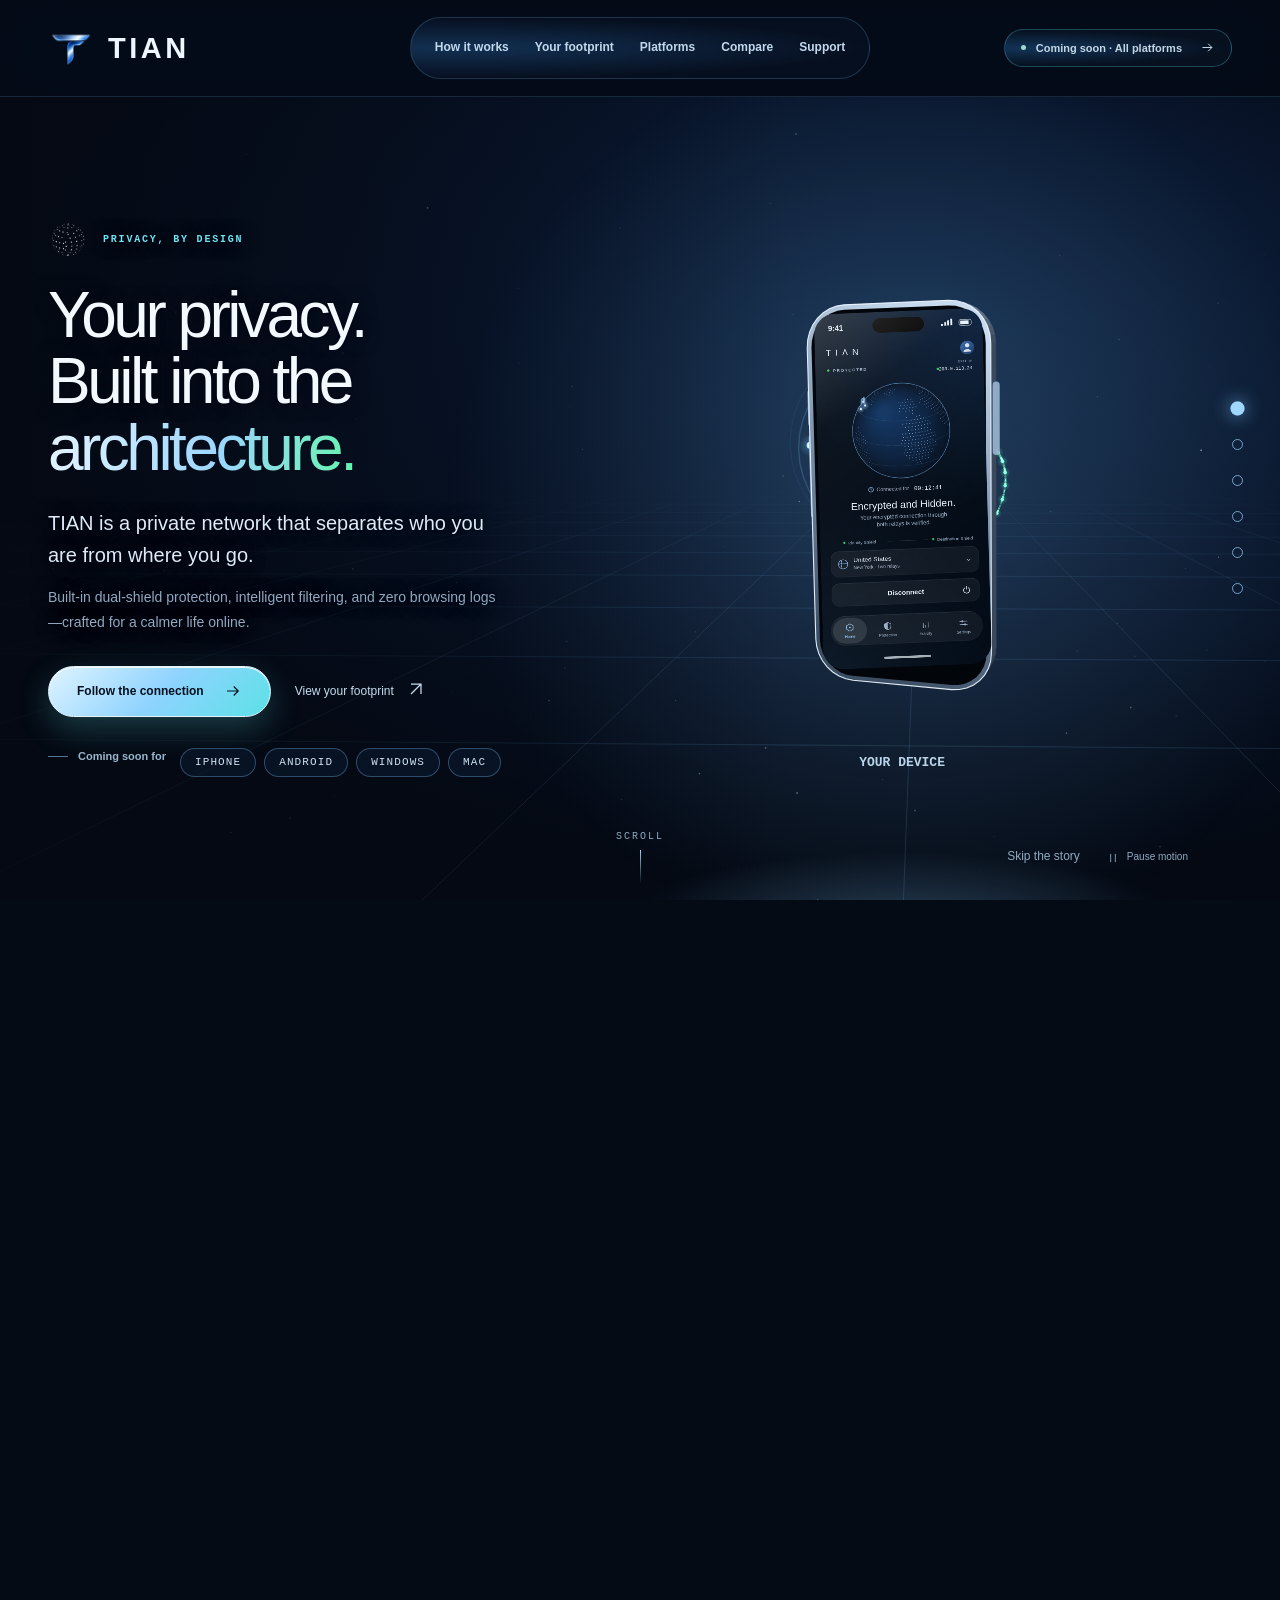
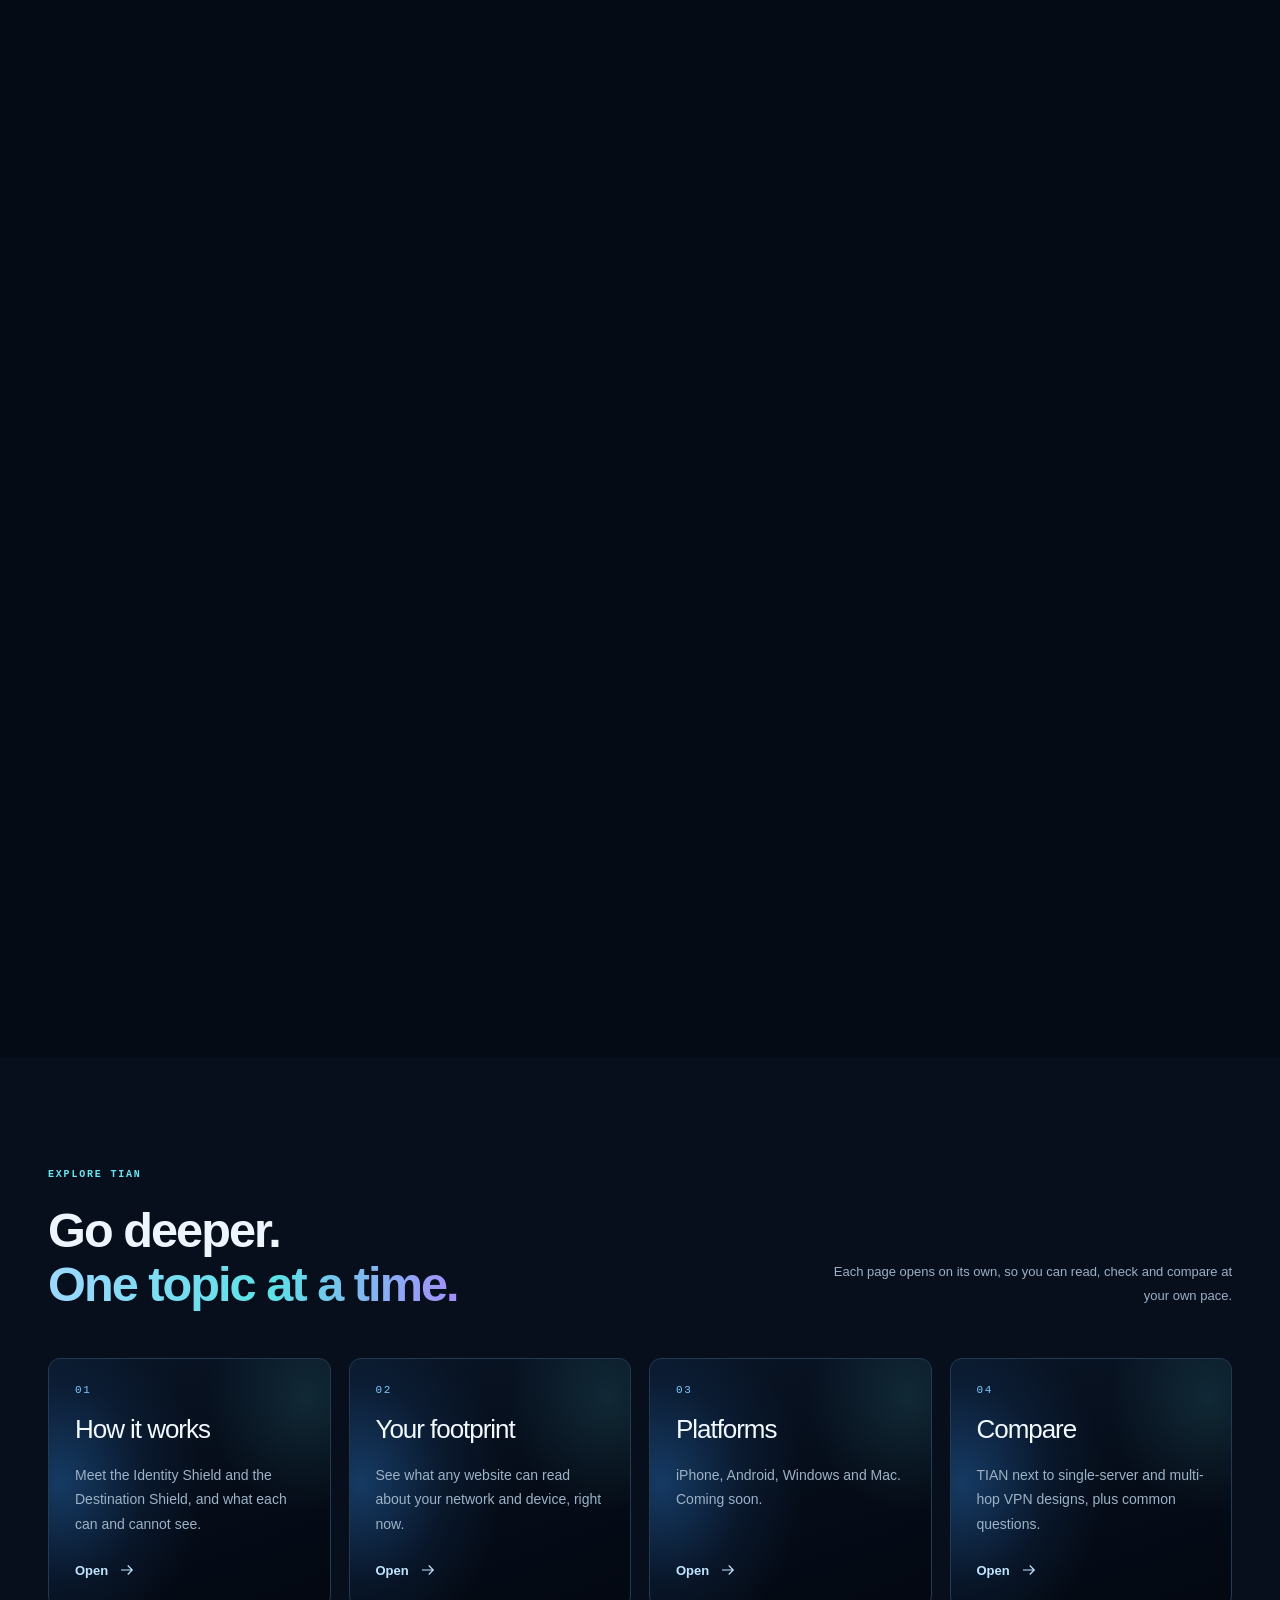
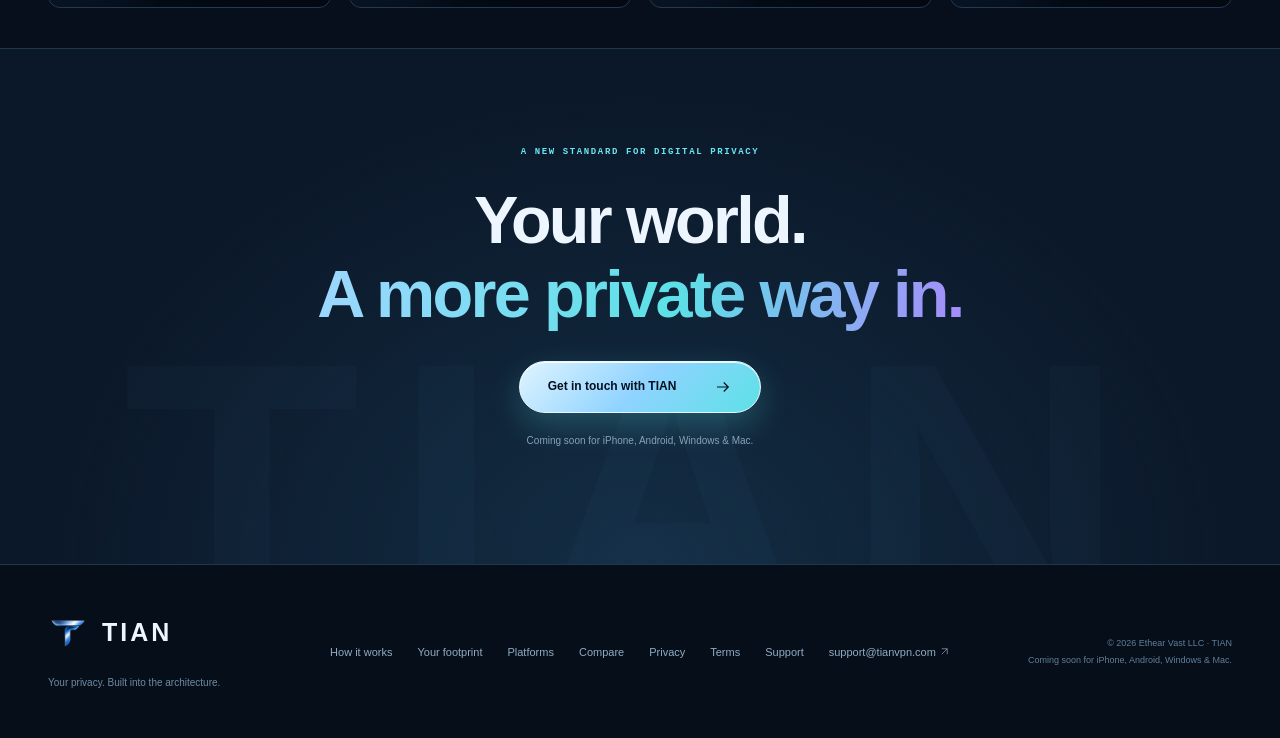
==== index.html @ 0eb6058d "Hold hard scrolls one slide at a time and show chapter 5 as a far-away network grid Co-Authored-By: " ====
<!doctype html>
<html lang="en"><head>
<link rel="icon" type="image/png" sizes="512x512" href="/favicon.png"><link rel="apple-touch-icon" sizes="180x180" href="/apple-touch-icon.png">
<meta charset="utf-8"><meta name="viewport" content="width=device-width,initial-scale=1"><meta name="theme-color" content="#050b14">
<title>TIAN — Your privacy. Built into the architecture.</title><meta name="description" content="TIAN is a privacy-first network that separates your identity from your destination. Coming soon for iPhone, Android, Windows, and Mac.">
<link rel="canonical" href="https://tianvpn.com/"><link rel="stylesheet" href="premium.css?v=20261109-10"><link rel="stylesheet" href="story.css?v=20261109-10">
<script src="app.js?v=20261109-10" defer></script><script src="solving-orb.js?v=20261109-10" defer></script><script src="story.js?v=20261109-10" defer></script>
</head><body class="premium-home story-home"><a class="skip" href="#main">Skip to content</a>
<header class="header"><div class="wrap header-inner"><a class="brand" href="./" aria-label="TIAN home"><span class="brand-mark"><img src="assets/tian-logo.png" alt="" class="brand-logo"></span><span>TIAN</span></a><nav class="main-nav" aria-label="Main navigation"><a href="how-it-works.html">How it works</a><a href="footprint.html">Your footprint</a><a href="platforms.html">Platforms</a><a href="compare.html">Compare</a><a href="support.html">Support</a></nav><a class="launch-status" href="platforms.html"><i aria-hidden="true"></i>Coming soon · All platforms <svg viewBox="0 0 24 24" fill="none" stroke="currentColor" stroke-width="1.6" aria-hidden="true"><path d="M4 12h15m-6-6 6 6-6 6"/></svg></a><button class="nav-toggle" type="button" aria-expanded="false" aria-controls="mobile-nav" aria-label="Open navigation"><span></span><span></span></button></div><nav id="mobile-nav" class="mobile-nav" aria-label="Mobile navigation" hidden><a href="how-it-works.html">How it works</a><a href="footprint.html">Your footprint</a><a href="platforms.html">Platforms</a><a href="compare.html">Compare</a><a href="privacy.html">Privacy</a><a href="support.html">Support</a></nav></header>
<main id="main">
<section id="story" class="story" data-story aria-label="How a TIAN connection travels">
<div class="story-sticky">
<canvas class="story-canvas" aria-hidden="true"></canvas>
<div class="story-vignette" aria-hidden="true"></div>
<div class="story-chapters"><article class="chapter" data-side="left" data-chapter="0" aria-labelledby="chapter-0-title"><p class="eyebrow"><canvas class="solving-orb" aria-hidden="true" width="64" height="64"></canvas> PRIVACY, BY DESIGN</p><h1 id="chapter-0-title">Your privacy.<br>Built into the<br><em>architecture.</em></h1><p class="chapter-lede">TIAN is a private network that separates who you are from where you go.</p><p class="chapter-sub">Built-in dual-shield protection, intelligent filtering, and zero browsing logs—crafted for a calmer life online.</p><div class="actions"><a class="button" href="#chapter-1-title" data-story-next>Follow the connection <svg viewBox="0 0 24 24" fill="none" stroke="currentColor" stroke-width="1.6" aria-hidden="true"><path d="M4 12h15m-6-6 6 6-6 6"/></svg></a><a class="text-link" href="footprint.html">View your footprint <span aria-hidden="true"><svg class="inline-arrow" width="14" height="14" viewBox="0 0 24 24" fill="none" stroke="currentColor" stroke-width="1.5" aria-hidden="true"><path d="M6 18 18 6M6 6h12v12"/></svg></span></a></div><div class="hero-platforms" aria-label="Supported platforms coming soon"><span class="launch-note"><span class="line-mark"></span> Coming soon for</span><div class="platform-pills"><span>iPhone</span><span>Android</span><span>Windows</span><span>Mac</span></div></div></article><article class="chapter" data-side="right" data-chapter="1" aria-labelledby="chapter-1-title"><p class="eyebrow">01 / YOUR DEVICE</p><h2 id="chapter-1-title">It starts<br><span>with you.</span></h2><p>Every connection begins on your device. TIAN sends it through two separate shields, so neither side holds the full picture of who you are and where you are going.</p></article><article class="chapter" data-side="left" data-chapter="2" aria-labelledby="chapter-2-title"><p class="eyebrow">02 / ENTRY SHIELD · WHO YOU ARE</p><h2 id="chapter-2-title">Where you connect.<br><span>Protected from the start.</span></h2><p>The Identity Shield receives your connection and masks your personal IP address at the point of entry—without visibility into the websites or services you visit.</p><p class="chapter-note"><i aria-hidden="true"></i>Your personal IP address stops here and never reaches your destination.</p></article><article class="chapter" data-side="right" data-chapter="3" aria-labelledby="chapter-3-title"><p class="eyebrow">03 / TWO POINTS</p><h2 id="chapter-3-title">Two separate<br><span>views.</span></h2><p>One seamless connection, divided into two separate points of view. For your protection, the Entry shield knows who you are. The Exit shield knows where you are going. Neither holds both in one single place.</p></article><article class="chapter" data-side="left" data-chapter="4" aria-labelledby="chapter-4-title"><p class="eyebrow">04 / EXIT SHIELD · WHERE YOU GO</p><h2 id="chapter-4-title">Where you’re going.<br><span>Completely separated.</span></h2><p>The Destination Shield connects you onward to the web and applies intelligent domain filtering—without knowing your original device IP address.</p><p class="chapter-note"><i aria-hidden="true"></i>Websites see the Destination Shield address, never your personal connection.</p></article><article class="chapter" data-side="right" data-chapter="5" aria-labelledby="chapter-5-title"><p class="eyebrow">05 / THE OPEN INTERNET</p><h2 id="chapter-5-title">Then out to<br><span>the open internet.</span></h2><p>Built-in domain filtering blocks known advertising, tracking, and malicious hosts before they load—giving you a cleaner, quieter connection across your apps.</p><div class="actions"><a class="button" href="how-it-works.html">See how it works <svg viewBox="0 0 24 24" fill="none" stroke="currentColor" stroke-width="1.6" aria-hidden="true"><path d="M4 12h15m-6-6 6 6-6 6"/></svg></a><a class="text-link" href="platforms.html">Platforms &amp; availability <span aria-hidden="true"><svg class="inline-arrow" width="14" height="14" viewBox="0 0 24 24" fill="none" stroke="currentColor" stroke-width="1.5" aria-hidden="true"><path d="M6 18 18 6M6 6h12v12"/></svg></span></a></div></article></div>
<div class="story-hud"><a class="story-skip" href="#explore">Skip the story</a><button class="motion-toggle" type="button" aria-pressed="false" hidden><svg viewBox="0 0 24 24" fill="none" stroke="currentColor" stroke-width="1.5" aria-hidden="true"><path d="M8 5v14M16 5v14"/></svg><span>Pause motion</span></button></div>
<nav class="story-rail" aria-label="Story chapters"><button class="story-dot" type="button" aria-label="Go to: Your device"><span>Your device</span></button><button class="story-dot" type="button" aria-label="Go to: Leaving your device"><span>Leaving your device</span></button><button class="story-dot" type="button" aria-label="Go to: Entry shield"><span>Entry shield</span></button><button class="story-dot" type="button" aria-label="Go to: Two separate views"><span>Two separate views</span></button><button class="story-dot" type="button" aria-label="Go to: Exit shield"><span>Exit shield</span></button><button class="story-dot" type="button" aria-label="Go to: Open internet"><span>Open internet</span></button></nav>
<div class="story-cue" aria-hidden="true"><span>Scroll</span><i></i></div>
</div></section>
<section id="explore" class="explore wrap" aria-labelledby="explore-title"><div class="section-heading"><div><p class="eyebrow">EXPLORE TIAN</p><h2 id="explore-title">Go deeper.<br><span>One topic at a time.</span></h2></div><p>Each page opens on its own, so you can read, check and compare at your own pace.</p></div><div class="explore-grid"><a class="explore-card" href="how-it-works.html"><span class="explore-index">01</span><h3>How it works</h3><p>Meet the Identity Shield and the Destination Shield, and what each can and cannot see.</p><span class="explore-go">Open <svg viewBox="0 0 24 24" fill="none" stroke="currentColor" stroke-width="1.6" aria-hidden="true"><path d="M4 12h15m-6-6 6 6-6 6"/></svg></span></a><a class="explore-card" href="footprint.html"><span class="explore-index">02</span><h3>Your footprint</h3><p>See what any website can read about your network and device, right now.</p><span class="explore-go">Open <svg viewBox="0 0 24 24" fill="none" stroke="currentColor" stroke-width="1.6" aria-hidden="true"><path d="M4 12h15m-6-6 6 6-6 6"/></svg></span></a><a class="explore-card" href="platforms.html"><span class="explore-index">03</span><h3>Platforms</h3><p>iPhone, Android, Windows and Mac. Coming soon.</p><span class="explore-go">Open <svg viewBox="0 0 24 24" fill="none" stroke="currentColor" stroke-width="1.6" aria-hidden="true"><path d="M4 12h15m-6-6 6 6-6 6"/></svg></span></a><a class="explore-card" href="compare.html"><span class="explore-index">04</span><h3>Compare</h3><p>TIAN next to single-server and multi-hop VPN designs, plus common questions.</p><span class="explore-go">Open <svg viewBox="0 0 24 24" fill="none" stroke="currentColor" stroke-width="1.6" aria-hidden="true"><path d="M4 12h15m-6-6 6 6-6 6"/></svg></span></a></div></section>
<section class="closing"><div class="wrap"><p class="eyebrow">A NEW STANDARD FOR DIGITAL PRIVACY</p><h2>Your world.<br><span>A more private way in.</span></h2><a class="button" href="support.html">Get in touch with TIAN <svg viewBox="0 0 24 24" fill="none" stroke="currentColor" stroke-width="1.6" aria-hidden="true"><path d="M4 12h15m-6-6 6 6-6 6"/></svg></a><p class="closing-note">Coming soon for iPhone, Android, Windows &amp; Mac.</p></div><span class="closing-watermark" aria-hidden="true">TIAN</span></section>
</main><footer class="footer"><div class="wrap footer-inner"><div><a class="brand" href="./" aria-label="TIAN home"><span class="brand-mark"><img src="assets/tian-logo.png" alt="" class="brand-logo"></span>TIAN</a><p>Your privacy. Built into the architecture.</p></div><nav aria-label="Footer navigation"><a href="how-it-works.html">How it works</a><a href="footprint.html">Your footprint</a><a href="platforms.html">Platforms</a><a href="compare.html">Compare</a><a href="privacy.html">Privacy</a><a href="terms.html">Terms</a><a href="support.html">Support</a><a href="mailto:support@tianvpn.com">support@tianvpn.com <svg class="inline-arrow" width="14" height="14" viewBox="0 0 24 24" fill="none" stroke="currentColor" stroke-width="1.5" aria-hidden="true"><path d="M6 18 18 6M6 6h12v12"/></svg></a></nav><p class="copyright">© 2026 Ethear Vast LLC · TIAN<br>Coming soon for iPhone, Android, Windows &amp; Mac.</p></div></footer></body></html>
---- premium.css ----
/* TIAN / Architecture edition. All artwork and motion are local, with no external assets. */
:root{--bg:#070f1d;--surface:#0c192b;--panel:#101f32;--text:#edf6ff;--muted:#9cafc4;--faint:#718ba5;--blue:#9ed7ff;--line:#203249;--mono:ui-monospace,SFMono-Regular,Consolas,monospace;color-scheme:dark}
*{box-sizing:border-box}html{scroll-behavior:smooth;scroll-padding-top:106px}body{margin:0;background:var(--bg);color:var(--text);font:15px/1.65 -apple-system,BlinkMacSystemFont,"Segoe UI",sans-serif;-webkit-font-smoothing:antialiased}button,a{-webkit-tap-highlight-color:transparent}button,input{font:inherit}button{color:inherit}a{color:inherit;text-decoration:none}button,a,summary{touch-action:manipulation}button{cursor:pointer}button:disabled{cursor:wait}svg{vertical-align:middle;flex-shrink:0}button svg,.button svg,.text-link svg{width:20px;height:20px}p,h1,h2,h3,h4{margin:0}p{color:var(--muted)}a:focus-visible,button:focus-visible,summary:focus-visible,[tabindex]:focus-visible{outline:2px solid var(--blue);outline-offset:6px;border-radius:4px}::selection{background:#70baff;color:#061222}[hidden]{display:none!important}.wrap{width:min(1240px,calc(100% - 96px));margin-inline:auto}.skip{position:fixed;top:8px;left:8px;transform:translateY(-160%);z-index:100;padding:12px 20px;background:var(--blue);color:var(--bg)}.skip:focus{transform:none}
.header{position:relative;z-index:20;border-bottom:1px solid #14253b;background:#070f1de8}.header-inner{height:96px;display:flex;align-items:center;gap:40px;justify-content:space-between}.brand{display:inline-flex;align-items:center;gap:14px;font-size:29px;font-weight:650;letter-spacing:.12em;color:#eef6ff;line-height:1}.brand-mark svg{width:31px;height:34px;color:#b5e4ff}.main-nav{display:flex;align-items:center;gap:31px;margin-left:auto;margin-right:auto}.main-nav a{font-size:12px;color:#aabed0;position:relative}.main-nav a:after{content:"";position:absolute;bottom:-8px;left:0;width:100%;height:1px;background:var(--blue);transform:scaleX(0);transform-origin:left;transition:transform .25s}.main-nav a:hover{color:white}.main-nav a:hover:after{transform:scaleX(1)}.launch-status{display:flex;align-items:center;gap:10px;font-size:11px;white-space:nowrap;color:#c3d6e6;padding:10px 0}.launch-status i,.details-badge i{height:5px;width:5px;background:#9fdbcb;border-radius:50%;box-shadow:0 0 12px #7ae6c233}.launch-status svg{width:15px;height:15px;margin-left:8px}.nav-toggle{display:none;background:transparent;border:0;width:42px;height:42px;padding:10px}.nav-toggle span{display:block;height:1px;background:#d2e9f7;margin:6px 0;transition:transform .2s}.mobile-nav{padding:12px 24px 24px;border-top:1px solid var(--line)}.mobile-nav a{display:block;padding:11px 0;color:var(--muted)}
.eyebrow{font:10px/1.6 var(--mono);letter-spacing:.17em;color:#a4d2ef;margin-bottom:25px}.tiny-spark{font:18px/1 sans-serif;display:inline-block;margin-right:9px;color:#acdeff}.hero{display:grid;grid-template-columns:1fr 1fr;align-items:center;gap:0;padding-block:82px 56px;min-height:690px;position:relative}.hero-copy{z-index:2}.hero h1{font-size:clamp(55px,5.65vw,82px);font-weight:460;line-height:1.055;letter-spacing:-.065em;max-width:650px}.hero h1 em{font-style:normal;background:linear-gradient(100deg,#e0f2ff 5%,#9dd6ff 60%,#6ca5e0);-webkit-background-clip:text;background-clip:text;color:transparent}.hero-lede{font-size:16px;line-height:1.9;max-width:410px;margin-top:29px;color:#a4b9cd}.actions{display:flex;align-items:center;gap:24px;flex-wrap:wrap;margin-top:31px}.button{display:inline-flex;align-items:center;justify-content:center;gap:20px;padding:16px 23px;background:#c0e5ff;color:#0b1d32;border:1px solid #d4edff;border-radius:5px;font-size:12px;font-weight:620;box-shadow:0 0 30px #79bfff0b;transition:background .2s,transform .2s,box-shadow .2s}.button:hover{background:#e4f4ff;transform:translateY(-2px);box-shadow:0 5px 25px #66acdd20}.button svg{width:18px;height:18px}.text-link{display:inline-flex;align-items:center;gap:12px;font-size:12px;color:#c5dcee;line-height:1.6}.text-link:hover{color:#fff}.text-link svg,.text-link span{transition:transform .2s}.text-link:hover svg,.text-link:hover span{transform:translate(3px,-1px)}.launch-note{font-size:11px;color:#839db5;margin-top:25px;display:flex;align-items:center;gap:10px}.line-mark{width:20px;height:1px;background:#557895}.hero-visual{width:calc(100% + 64px);margin-left:-28px;position:relative;align-self:center}.architecture-art{display:block;width:100%;height:auto;overflow:visible}.art-caption{display:flex;align-items:center;justify-content:space-between;margin:-25px 25px 0 42px;padding-top:16px;border-top:1px solid #21374d;gap:16px}.art-caption>span{font:8px/1.6 var(--mono);letter-spacing:.16em;color:#94aec4}.motion-toggle{display:flex;align-items:center;gap:7px;padding:7px 0;background:none;border:0;color:#90abc2;font-size:10px}.motion-toggle:hover{color:#e0f2ff}.motion-toggle svg{width:14px;height:14px}.illustration-note{font-size:9px;color:#6f8ba4;margin:6px 0 0 42px}.gate{transform-box:fill-box;transform-origin:center}.motion-enabled .gate-entry{animation:float-entry 9s ease-in-out infinite}.motion-enabled .gate-exit{animation:float-entry 9s ease-in-out -4.5s infinite}.motion-enabled .art-packet{animation:packet 5s linear infinite}.motion-enabled .art-orbit{animation:glimmer 5s ease-in-out infinite}.principles{display:grid;grid-template-columns:repeat(3,1fr);padding:29px 0;border-top:1px solid var(--line);border-bottom:1px solid var(--line)}.principles>div{display:flex;gap:22px;align-items:center;padding-left:30px;border-left:1px solid var(--line)}.principles>div:first-child{border:0;padding-left:0}.principles>div>span{font:10px var(--mono);color:#6688a5}.principles p{font-size:12px;line-height:1.9}.principles strong{font-weight:450;color:#c5d6e6}
.section-heading,.details-heading{display:flex;justify-content:space-between;align-items:end;gap:50px;margin-bottom:46px}.section-heading :is(h1,h2),.details-heading :is(h1,h2),.faq h2{font-size:clamp(34px,3.8vw,52px);font-weight:460;line-height:1.12;letter-spacing:-.045em}.section-heading :is(h1,h2) span,.details-heading :is(h1,h2) span,.faq h2 span{color:#91abc4}.section-heading>p,.details-heading>p{max-width:324px;font-size:13px;line-height:1.9;padding-bottom:3px}.section-heading .eyebrow,.details-heading .eyebrow{margin-bottom:20px}
/* The automatic connection snapshot uses real values; placeholder states are never branded as protection. */
.connection-details{padding-block:112px 106px}.details-card{border:1px solid #2a4057;border-radius:13px;background:linear-gradient(125deg,#102137,#0b1829 70%);overflow:hidden;box-shadow:0 25px 70px #00000016}.details-card-top{padding:19px 28px;border-bottom:1px solid #20364e;display:flex;align-items:center;justify-content:space-between;gap:20px;background:#10233866}.details-badge{display:flex;align-items:center;gap:9px;color:#b7d0e2;font:9px/1.6 var(--mono);letter-spacing:.08em}.details-card-label{font:8px/1.6 var(--mono);color:#7293af;letter-spacing:.12em}.details-intro{padding:26px 28px 0}.details-intro h3{font-size:22px;font-weight:480;letter-spacing:-.03em}.details-intro p{font-size:12px;margin-top:7px;color:#8ba9c2}.details-disclosure{font-size:10px;line-height:1.9;margin:14px 28px 0;color:#819fb9;max-width:1000px}.details-disclosure a,.network-note a{color:#b3d5ee;text-decoration:underline;text-underline-offset:3px}.details-status{font-size:11px;margin:10px 28px 0;min-height:18px;color:#9fc1dd}.connection-results{padding:0 28px 27px}.connection-privacy{background:#142a4166;border:1px solid #29435e;border-radius:8px;padding:20px;margin-top:17px}.privacy-summary-heading{display:flex;align-items:center;gap:14px}.privacy-symbol{width:42px;height:46px;display:grid;place-items:center;color:#98bedb;flex:0 0 42px}.privacy-kicker{font:8px/1.6 var(--mono);letter-spacing:.13em;color:#809cb6;margin-bottom:4px}.privacy-summary-heading h4{font-size:17px;line-height:1.4;font-weight:500;letter-spacing:-.015em}.privacy-summary-heading p:not(.privacy-kicker){font-size:11px;color:#92adc6;margin-top:4px}.connection-privacy[data-tone="positive"]{border-color:#356056;background:#183e392e}.connection-privacy[data-tone="positive"] .privacy-symbol{color:#9bdcc6}.privacy-signal-grid{display:grid;grid-template-columns:1fr 1fr 1fr;margin:20px 0 0;padding:16px 0 0;border-top:1px solid #2a435a;gap:24px}dt{font-size:10px;color:#8faac2;margin-bottom:5px}dd{margin:0;color:#d6e9f7;font-size:13px;font-weight:450}dd small{display:block;font-size:10px;line-height:1.65;color:#829db6;font-weight:400;margin-top:5px}.privacy-method{margin-top:18px;font-size:10px;color:#9dbbd3}.privacy-method summary{cursor:pointer;color:#a6c9e3}.privacy-method p{margin-top:10px;font-size:11px;max-width:900px;line-height:1.8}.connection-snapshot{display:grid;grid-template-columns:1.15fr 1fr;margin-top:22px;border:1px solid #243a51;border-radius:8px;overflow:hidden}.network-summary,.device-summary{padding:23px}.network-summary{border-right:1px solid #243a51;background:#14273a40}.signal-heading{display:flex;align-items:center;gap:11px;margin-bottom:21px}.signal-heading h4{font-size:14px;font-weight:550}.signal-index{font:9px/1.5 var(--mono);color:#7294af;letter-spacing:.08em}.signal-tag{font:8px var(--mono);letter-spacing:.08em;margin-left:auto;color:#7799b4}.signal-heading>svg{margin-left:auto;width:28px;height:28px;color:#7ea1bf}.network-details{display:grid;grid-template-columns:1fr 1fr;gap:19px 23px;margin:0}.signal-ip{grid-column:1/-1}.signal-ip dd>span{font:clamp(20px,2.3vw,30px)/1.35 var(--mono);letter-spacing:-.035em;color:#d8eeff;overflow-wrap:anywhere}.network-metadata{border-top:1px solid #20384f;padding-top:13px}.network-type{grid-column:1/-1}.network-status{font-size:10px;color:#7b9ab4;margin-top:17px}.device-identity{margin:0 0 26px}.device-identity dd>span{font-size:21px;line-height:1.4;letter-spacing:-.03em}.device-basics{display:grid;grid-template-columns:1fr 1fr;gap:22px;margin:0}.browser-details{display:grid;grid-template-columns:1fr 1fr 1fr;gap:24px;margin:0;padding:20px 23px;background:#0a1727;border:1px solid #243a51;border-top:0;border-radius:0 0 8px 8px}.details-insight{margin-top:23px;padding-top:20px;border-top:1px solid #243a51;display:flex;align-items:baseline;gap:26px}.details-insight .signal-index{flex:0 0 134px}.details-insight p{font-size:11px;line-height:1.85;color:#abc1d5}.network-note{font-size:10px;line-height:1.9;color:#7795ae;margin-top:15px}.details-noscript{margin:15px 28px;font-size:12px;color:#b2ccdf}noscript p{padding:20px}
/* Architectural story */
.architecture-section{padding:105px 0;background:radial-gradient(ellipse at 70% 45%,#11283f88,transparent 60%),#0a1525;border-block:1px solid #1e3147}.architecture-board{border:1px solid #2b4158;background:#0a1728;border-radius:12px;overflow:hidden}.route-topline{display:flex;align-items:center;justify-content:space-between;padding:20px 28px;border-bottom:1px solid var(--line);font:9px var(--mono);letter-spacing:.14em;color:#9cbdd4}.schematic-label{color:#6889a4;font-size:8px}.route-map{display:grid;grid-template-columns:1fr .4fr 1fr .8fr 1fr .4fr 1fr;align-items:start;padding:55px 40px 48px;background-image:radial-gradient(#42617e40 .6px,transparent .6px);background-size:19px 19px}.route-stop{text-align:center;position:relative;z-index:1}.route-symbol{width:64px;height:70px;border:1px solid #3c5975;border-radius:12px;display:grid;place-items:center;margin:0 auto 19px;background:linear-gradient(135deg,#223e59aa,#0d1e32);box-shadow:0 8px 24px #0002}.route-symbol svg{width:30px;height:30px;color:#b0d9f4}.relay-stop .route-symbol{border-color:#759ebc;box-shadow:inset 0 1px #c1e9ff33,0 0 30px #4d91bd1a}.route-stop strong{font-size:12px;font-weight:500;display:block}.route-stop small{display:block;color:#6f91ac;font:9px var(--mono);margin-top:6px}.route-connector{position:relative;height:1px;margin-top:35px;background:#426682}.route-connector:after{content:"";position:absolute;right:0;top:-2px;width:4px;height:4px;border-top:1px solid #7194b1;border-right:1px solid #7194b1;transform:rotate(45deg)}.route-connector i{display:block;width:8px;height:3px;background:#acdfff;position:absolute;top:-1px;left:0;opacity:.8}.motion-enabled .route-connector i{animation:route-tick 3s ease-in-out infinite}.route-connector.encrypted i{animation-delay:1s}.route-connector span{position:absolute;top:16px;text-align:center;width:160%;left:-30%;font:6px/1.8 var(--mono);letter-spacing:.08em;color:#759ebc}.architecture-tabs{display:grid;grid-template-columns:1fr 1fr;border-block:1px solid #294157}.architecture-tabs button{display:flex;align-items:center;gap:17px;padding:22px 30px;background:transparent;border:0;color:#799ab6;font-size:13px}.architecture-tabs button+button{border-left:1px solid #294157}.architecture-tabs button>span{font:9px var(--mono)}.architecture-tabs button svg{margin-left:auto;width:18px}.architecture-tabs button[aria-selected="true"]{background:linear-gradient(110deg,#1b3651,#11273b);color:#c5e6fd;box-shadow:inset 0 -2px #9ed7ff}.architecture-panel{display:grid;grid-template-columns:1fr 1.15fr;gap:50px;padding:39px 38px 43px;min-height:245px}.architecture-panel .eyebrow{font-size:8px;margin-bottom:15px}.architecture-panel h3{font-size:28px;font-weight:460;line-height:1.25;letter-spacing:-.035em;white-space:pre-line}.architecture-panel p:not(.eyebrow){font-size:13px;line-height:1.9;color:#a5bed3}.architecture-panel .shield-detail{margin-top:17px;font-size:11px!important;color:#8ebadb!important;padding-top:15px;border-top:1px solid #223b54}.shield-detail span{color:#b0dcf9;padding-right:6px}.architecture-boundary{font-size:10px;line-height:1.9;color:#7896af;margin:21px 1px 0;max-width:1040px}.architecture-boundary a{color:#b0d3ed;white-space:nowrap}
/* Everyday editorial cards */
.experience{padding-block:112px}.experience-grid{display:grid;grid-template-columns:1fr 1fr 1fr;gap:21px}.feature-card{border:1px solid #22384f;border-radius:10px;overflow:hidden;background:#0b1829;transition:border-color .3s,transform .3s}.feature-card:hover{border-color:#3d607e;transform:translateY(-4px)}.feature-art{height:260px;position:relative;overflow:hidden;background:radial-gradient(ellipse at 50% 80%,#203e5c5c,transparent 75%),#0c1b2d;border-bottom:1px solid #20334b}.feature-copy{padding:28px}.feature-index{font:8px var(--mono);letter-spacing:.1em;color:#8baec9}.feature-copy h3{font-size:23px;line-height:1.25;letter-spacing:-.035em;font-weight:460;margin:17px 0 16px}.feature-copy p{font-size:12px;line-height:1.9}.feature-copy small{display:block;color:#7892aa;font-size:10px;line-height:1.8;margin-top:18px}.filter-core{position:absolute;left:calc(50% - 35px);top:79px;width:70px;height:80px;border:1px solid #5b86a9;border-radius:16px;background:linear-gradient(145deg,#35577480,#0d2035);display:grid;place-items:center;box-shadow:0 0 45px #79c2ff15;z-index:2}.filter-core svg{width:37px;height:37px;color:#bfdef2}.filter-orbit{position:absolute;left:calc(50% - 95px);top:24px;width:190px;height:190px;border:1px solid #2e4b66;border-radius:50%}.filter-orbit:before{content:"";position:absolute;inset:25px;border:1px dashed #2e4b66;border-radius:50%}.filter-dot{position:absolute;width:23px;height:23px;border:1px solid #39516a;background:#142539;border-radius:6px;display:grid;place-items:center;color:#7291ae;font-size:17px;z-index:3}.dot-a{left:calc(50% - 100px);top:82px}.dot-b{left:calc(50% + 63px);top:48px}.dot-c{left:calc(50% + 67px);top:166px}.filter-line{position:absolute;height:1px;width:48px;background:linear-gradient(90deg,#507a9b,transparent);left:calc(50% - 74px);top:95px}.line-b{left:calc(50% + 24px);top:77px;transform:rotate(-35deg)}.line-c{left:calc(50% + 23px);top:159px;transform:rotate(30deg)}.filter-label{position:absolute;bottom:23px;left:0;width:100%;text-align:center;font:7px var(--mono);letter-spacing:.12em;color:#7295b0}.motion-enabled .filter-dot{animation:filter-breathe 6s ease-in-out infinite}.motion-enabled .dot-b{animation-delay:-2s}.motion-enabled .dot-c{animation-delay:-4s}.browser-sketch{width:220px;position:absolute;top:36px;left:calc(50% - 110px);border:1px solid #45637f;border-radius:8px;transform:rotate(-4deg);background:linear-gradient(130deg,#19304a,#0a1829);box-shadow:12px 20px 45px #0003}.sketch-toolbar{height:29px;border-bottom:1px solid #2c435d;display:flex;align-items:center;gap:4px;padding:0 12px}.sketch-toolbar i{height:3px;width:3px;border-radius:50%;background:#6c8faa}.sketch-toolbar span{height:5px;width:90px;margin-left:20px;border:1px solid #355371;border-radius:4px}.sketch-body{padding:21px}.sketch-heading,.sketch-line{display:block;width:100px;height:5px;background:#7da3c077;border-radius:2px;margin-bottom:10px}.sketch-line{width:150px;height:3px;background:#395b7899}.sketch-line.short{width:95px}.sketch-picture{height:57px;margin-top:15px;border:1px solid #47688744;background:linear-gradient(140deg,#264664,#152c45);display:grid;place-items:center;color:#7399b7}.sketch-picture span{font-size:25px}.sketch-clean{position:absolute;bottom:-17px;right:-15px;padding:10px 13px;background:#223b53;border:1px solid #4e718e;border-radius:6px;font-size:8px;color:#bbd6e9;box-shadow:0 6px 20px #0003;display:flex;gap:8px;align-items:center}.sketch-clean svg{width:17px;height:17px}.mini-phone{position:absolute;top:26px;left:calc(50% - 73px);width:146px;height:280px;border:3px solid #577089;border-radius:26px;background:linear-gradient(125deg,#152a42,#0b1728);transform:rotate(7deg);box-shadow:10px 20px 30px #0004;outline:1px solid #91a9ba55}.mini-island{width:43px;height:10px;border-radius:10px;background:#060c16;margin:9px auto 17px}.mini-brand{display:block;font-size:9px;letter-spacing:.1em;margin-left:16px;color:#b6cedf}.mini-shield{width:50px;height:50px;border:1px solid #44637d;border-radius:50%;display:grid;place-items:center;margin:19px auto 12px;background:#28476433}.mini-shield svg{width:25px;height:25px;color:#b4d9f0}.mini-phone p{text-align:center;font-size:18px;line-height:1.2;color:#d7e7f4;letter-spacing:-.04em}.mini-relays{display:flex;align-items:center;gap:5px;justify-content:center;margin-top:17px;font:5px var(--mono);color:#94b6cf}.mini-relays i{height:1px;width:14px;background:#6797bd}.mini-foot{font:5px var(--mono);letter-spacing:.1em;display:block;text-align:center;color:#6786a3;margin-top:18px}
/* Fair, responsive comparison: every product category remains visible. */
.comparison-section{padding-block:104px;background:#0b1726;border-block:1px solid #1d3147}.comparison-table-wrap{border:1px solid #2b4057;border-radius:10px;overflow:hidden}.comparison-table{border-collapse:collapse;width:100%;table-layout:fixed;text-align:left;font-size:12px}.comparison-table caption{position:absolute;clip:rect(0,0,0,0);width:1px;height:1px;overflow:hidden}.comparison-table th,.comparison-table td{padding:23px 25px;border-right:1px solid #243a50;border-bottom:1px solid #243a50;vertical-align:top}.comparison-table th:last-child,.comparison-table td:last-child{border-right:0}.comparison-table tbody tr:last-child>*{border-bottom:0}.comparison-table thead th{font-size:16px;font-weight:500;padding-top:27px;padding-bottom:27px;color:#dcebf6}.comparison-table thead th:first-child{width:20%;font:9px var(--mono);color:#789bb6;vertical-align:middle;text-transform:uppercase;letter-spacing:.1em}.comparison-table th small{display:block;font-size:10px;font-weight:400;color:#7999b2;margin-top:9px;line-height:1.7}.comparison-table tbody th{font-size:11px;font-weight:500;color:#acc2d4}.comparison-table td{color:#8fa9bf;font-size:11px;line-height:1.8}.comparison-table .compare-tian{background:#18344d66;color:#c0dcee}.comparison-table thead .compare-tian{box-shadow:inset 0 2px #99d6ff;color:#c7e8ff}.comparison-note{font-size:10px;line-height:1.9;color:#7895ad;margin-top:21px;max-width:950px}.comparison-context{display:flex;align-items:start;gap:35px;justify-content:space-between;margin-top:23px;border-top:1px solid #22394e;padding-top:23px}.comparison-context p{font-size:11px;max-width:850px;line-height:1.9}.comparison-context strong{color:#b1c7d9;font-weight:550}.comparison-context .text-link{white-space:nowrap;font-size:10px}.privacy-promise{margin-block:85px;display:flex;gap:31px;align-items:center;padding:31px;border:1px solid #24384e;border-radius:10px;background:radial-gradient(ellipse at 5% 50%,#17334d88,transparent 50%)}.promise-icon{width:65px;height:70px;display:grid;place-items:center;flex:0 0 65px}.promise-icon svg{width:46px;height:46px;color:#99c8e9}.privacy-promise .eyebrow{font-size:8px;margin-bottom:10px}.privacy-promise h2{font-size:26px;font-weight:450;letter-spacing:-.03em}.privacy-promise p:not(.eyebrow){font-size:11px;line-height:1.9;margin-top:10px;max-width:660px}.privacy-promise .text-link{margin-left:auto;white-space:nowrap;font-size:11px}
.faq{display:grid;grid-template-columns:.9fr 1.3fr;gap:90px;padding-block:30px 108px}.faq-heading .text-link{margin-top:30px}.questions details{border-top:1px solid #23384f}.questions details:last-child{border-bottom:1px solid #23384f}.questions summary{cursor:pointer;list-style:none;display:flex;align-items:center;justify-content:space-between;gap:20px;padding:23px 0;font-size:14px;font-weight:450;color:#c6dbea}.questions summary::-webkit-details-marker{display:none}.questions summary svg{width:17px;height:17px;color:#8faec5;transition:transform .2s}.questions details[open] summary svg{transform:rotate(45deg)}.questions details p{font-size:12px;line-height:1.9;padding:0 24px 25px 0;color:#8faac0}.questions details a{color:#bbd9ef;text-decoration:underline;text-underline-offset:3px}
.closing{position:relative;padding:96px 0 115px;overflow:hidden;text-align:center;border-block:1px solid #20364b;background:radial-gradient(ellipse at 50% 100%,#1b405c88,transparent 65%),#0b1829}.closing .wrap{position:relative;z-index:1}.closing .eyebrow{font-size:9px}.closing h2{font-size:clamp(42px,5.2vw,70px);line-height:1.1;font-weight:450;letter-spacing:-.055em}.closing h2 span{color:#a2c7e3}.closing .button{margin-top:30px;gap:38px}.closing-note{font-size:10px;color:#87a1b8;margin-top:20px}.closing-watermark{position:absolute;bottom:-130px;left:0;width:100%;font-size:390px;line-height:1;font-weight:650;letter-spacing:.08em;color:#588eb509;pointer-events:none}.footer{padding:47px 0;background:#060e1a}.footer-inner{display:flex;justify-content:space-between;align-items:center;gap:36px}.footer .brand{font-size:25px}.footer .brand-mark svg{width:25px;height:29px}.footer p{font-size:10px;margin-top:15px;color:#6f8ba4}.footer nav{display:flex;gap:25px;font-size:11px;color:#91acc3}.footer nav a:hover{color:#c9e6fa}.footer .copyright{text-align:right;font-size:9px;margin:0;color:#607f9a;line-height:1.9}
@keyframes float-entry{50%{transform:translateY(-8px)}}@keyframes packet{from{stroke-dashoffset:592}to{stroke-dashoffset:0}}@keyframes glimmer{50%{opacity:.3}}@keyframes route-tick{0%{left:0;opacity:0}20%{opacity:1}80%{opacity:1}100%{left:calc(100% - 8px);opacity:0}}@keyframes filter-breathe{50%{opacity:.35;transform:scale(.9)}}.motion-paused *{animation-play-state:paused!important}.reveal{opacity:1;transform:none}.motion-enabled .reveal.reveal-pending{opacity:0;transform:translateY(18px);transition:opacity .65s ease,transform .65s ease}.motion-enabled .reveal.reveal-visible{opacity:1;transform:none;transition:opacity .65s ease,transform .65s ease}
@media(min-width:1600px){.hero{padding-block:105px 75px;min-height:770px}.hero h1{font-size:85px}}
@media(max-width:1150px){.wrap{width:calc(100% - 64px)}.header-inner{gap:25px}.main-nav{gap:20px}.main-nav a{font-size:11px}.launch-status{font-size:10px}.hero{padding-top:66px;min-height:630px}.hero h1{font-size:64px}.actions{gap:20px}.hero-visual{width:calc(100% + 40px);margin-left:-12px}.art-caption{margin-left:25px;margin-right:14px}.art-caption>span{font-size:7px}.illustration-note{margin-left:25px}.feature-copy{padding:23px}.feature-copy h3{font-size:21px}.route-map{padding-inline:25px}.route-stop strong{font-size:10px}.comparison-table th,.comparison-table td{padding:20px}.faq{gap:55px}.footer nav{gap:18px}.footer-inner{gap:20px}.privacy-promise{gap:20px}.privacy-promise .text-link{max-width:150px;white-space:normal}}
@media(max-width:850px){.wrap{width:calc(100% - 48px)}.header-inner{height:80px}.brand{font-size:25px;gap:10px}.brand-mark svg{width:27px;height:30px}.main-nav{gap:16px}.launch-status{display:none}.main-nav{margin-right:0}.hero{grid-template-columns:1fr 1fr;min-height:auto;padding-block:60px}.hero h1{font-size:50px}.hero-lede{font-size:13px;margin-top:24px;max-width:315px}.hero .eyebrow{font-size:8px;margin-bottom:22px}.hero .actions{gap:18px}.hero .button{font-size:10px;padding:13px 16px;gap:12px}.hero .text-link{font-size:10px}.hero-visual{width:calc(100% + 20px);margin-left:0}.art-caption{margin-top:0;margin-left:10px;gap:10px;flex-wrap:wrap;padding-top:12px}.art-caption>span{font-size:6px}.motion-toggle{font-size:8px}.illustration-note{font-size:8px;margin-left:10px}.principles>div{padding-left:20px;gap:13px}.principles p{font-size:10px}.principles>div>span{font-size:8px}.connection-details,.experience{padding-block:80px}.section-heading,.details-heading{gap:35px}.section-heading :is(h1,h2),.details-heading :is(h1,h2),.faq h2{font-size:36px}.section-heading>p,.details-heading>p{font-size:11px;max-width:245px}.connection-results{padding-inline:22px}.details-card-top,.details-intro{padding-inline:22px}.details-disclosure,.details-status{margin-inline:22px}.network-summary,.device-summary{padding:19px}.privacy-signal-grid{gap:20px}.privacy-signal-grid dd{font-size:12px}.network-details{gap:15px}.device-basics{grid-template-columns:1fr;gap:15px}.details-insight{gap:18px}.architecture-section,.comparison-section{padding-block:80px}.route-map{padding-inline:20px}.route-symbol{width:55px;height:60px}.route-connector{margin-top:30px}.route-stop strong{font-size:9px}.route-stop small{font-size:7px}.route-connector span{font-size:5px}.architecture-panel{gap:30px;padding:30px;min-height:250px}.architecture-panel h3{font-size:25px}.architecture-panel p:not(.eyebrow){font-size:12px}.experience-grid{gap:14px}.feature-copy{padding:21px}.feature-copy h3{font-size:19px}.feature-copy p{font-size:11px}.feature-art{height:220px}.browser-sketch{transform:rotate(-4deg) scale(.8);top:21px}.filter-art>*{transform:scale(.85)}.filter-orbit{top:14px}.filter-core{top:69px}.mini-phone{transform:rotate(7deg) scale(.85);top:12px}.comparison-table th,.comparison-table td{padding:18px 15px}.comparison-table thead th{font-size:14px}.comparison-table td{font-size:10px}.comparison-table th small{font-size:9px}.privacy-promise{padding:25px;margin-block:65px;flex-wrap:wrap}.privacy-promise>div{flex:1}.privacy-promise .text-link{margin-left:85px;max-width:none}.faq{grid-template-columns:.8fr 1.2fr;gap:40px;padding-bottom:80px}.questions summary{font-size:12px}.questions details p{font-size:11px}.footer-inner{flex-wrap:wrap;row-gap:30px}.footer nav{margin-left:auto}.footer .copyright{width:100%;text-align:left;border-top:1px solid #1a2c40;padding-top:20px}}
@media(max-width:640px){html{scroll-padding-top:28px}.wrap{width:calc(100% - 40px)}.header-inner{height:75px;gap:20px}.brand{font-size:25px}.main-nav{display:none}.nav-toggle{display:block;margin-left:auto}.header.menu-open .nav-toggle span:first-child{transform:translateY(3.5px) rotate(45deg)}.header.menu-open .nav-toggle span:last-child{transform:translateY(-3.5px) rotate(-45deg)}.hero{grid-template-columns:1fr;padding-block:51px 36px;gap:4px}.hero h1{font-size:clamp(48px,12vw,74px);line-height:1.07;letter-spacing:-.06em}.hero .eyebrow{font-size:9px;margin-bottom:25px}.hero-lede{font-size:14px;line-height:1.85;max-width:360px;margin-top:25px}.actions{margin-top:26px}.hero .button{font-size:11px;padding:15px 18px}.hero .text-link{font-size:11px}.hero .actions{gap:22px}.launch-note{font-size:10px;margin-top:22px}.hero-visual{width:100%;margin:0;max-width:480px;justify-self:center;margin-top:-5px}.architecture-art{margin:-15px -5% -20px;width:110%}.art-caption{margin:0;padding-top:14px;flex-wrap:nowrap}.art-caption>span{font-size:7px}.motion-toggle{font-size:9px}.illustration-note{margin-left:0;font-size:8px}.principles{grid-template-columns:1fr;padding:0}.principles>div{border-left:0;border-top:1px solid #1b2f44;padding:17px 0;gap:22px}.principles>div:first-child{padding-block:17px}.principles p br{display:none}.principles p{font-size:11px}.principles strong{margin-left:5px}.principles>div>span{font-size:9px}.connection-details{padding-block:65px}.section-heading,.details-heading{display:block;margin-bottom:28px}.section-heading :is(h1,h2),.details-heading :is(h1,h2),.faq h2{font-size:35px;line-height:1.15}.section-heading>p,.details-heading>p{max-width:370px;margin-top:21px;font-size:12px;line-height:1.85}.eyebrow{font-size:9px}.section-heading .eyebrow,.details-heading .eyebrow{font-size:8px;margin-bottom:18px}.details-card{border-radius:9px}.details-card-top{padding:16px;align-items:flex-start;gap:10px}.details-badge{font-size:7px;gap:7px}.details-card-label{font-size:6px;line-height:1.8;white-space:nowrap}.details-intro{padding:21px 16px 0}.details-intro h3{font-size:21px}.details-intro p{font-size:11px}.details-disclosure{margin:12px 16px 0;font-size:9px}.details-status{margin-inline:16px;font-size:10px;min-height:0}.connection-results{padding:0 15px 20px}.connection-privacy{padding:16px;margin-top:15px}.privacy-summary-heading{gap:9px;align-items:flex-start}.privacy-symbol{width:28px;flex-basis:28px;height:37px}.privacy-symbol svg{width:24px}.privacy-kicker{font-size:7px}.privacy-summary-heading h4{font-size:15px}.privacy-summary-heading p:not(.privacy-kicker){font-size:10px}.privacy-signal-grid{grid-template-columns:1fr;margin-top:16px;padding-top:14px;gap:16px}.privacy-signal-grid>div{padding-bottom:13px;border-bottom:1px solid #29445c66}.privacy-signal-grid>div:last-child{border:0;padding-bottom:0}.privacy-signal-grid dd{font-size:12px}.privacy-signal-grid dd small{font-size:9px}.privacy-method{margin-top:16px;font-size:9px}.privacy-method p{font-size:10px}.connection-snapshot{grid-template-columns:1fr;margin-top:17px}.network-summary,.device-summary{padding:19px}.network-summary{border-right:0;border-bottom:1px solid #243a51}.signal-heading{margin-bottom:20px}.signal-heading h4{font-size:13px}.network-details{gap:20px 15px}.signal-ip dd>span{font-size:27px}.network-details dt,.device-basics dt{font-size:9px}.network-details dd{font-size:12px}.network-details dd small{font-size:9px}.network-type{grid-column:1/-1}.device-identity{margin-bottom:23px}.device-identity dd>span{font-size:22px}.device-basics{grid-template-columns:1fr 1fr;gap:15px}.device-basics dd small{font-size:9px}.browser-details{grid-template-columns:1fr;padding:19px;gap:18px}.browser-details>div{padding-bottom:15px;border-bottom:1px solid #20374d}.browser-details>div:last-child{padding-bottom:0;border:0}.details-insight{display:block;margin-top:20px;padding-top:17px}.details-insight p{font-size:10px;margin-top:8px}.network-note{font-size:9px}.architecture-section{padding-block:65px}.route-topline{padding:17px;font-size:7px}.schematic-label{font-size:6px}.route-map{grid-template-columns:1fr;gap:0;padding:28px;position:relative;background-size:18px 18px}.route-stop{display:grid;grid-template-columns:52px 1fr;column-gap:18px;text-align:left;align-items:center;min-height:55px;width:100%;padding:0 8px}.route-symbol{grid-row:1/3;width:48px;height:52px;margin:0;border-radius:10px}.route-symbol svg{width:25px;height:25px}.route-stop strong{font-size:12px;align-self:end}.route-stop small{font-size:8px;align-self:start;margin-top:4px}.route-connector{height:28px;width:1px;margin:0 0 0 32px;background:#426682}.route-connector:after{right:-2px;top:auto;bottom:0;transform:rotate(135deg)}.route-connector i{height:7px;width:3px;left:-1px;top:0}.motion-enabled .route-connector i{animation:route-tick-vertical 3s ease-in-out infinite}.route-connector span{top:5px;left:38px;width:180px;text-align:left;font-size:7px;white-space:nowrap}.architecture-tabs button{padding:18px 15px;gap:9px;font-size:10px;min-height:64px}.architecture-tabs button svg{display:none}.architecture-tabs button>span{font-size:8px}.architecture-panel{grid-template-columns:1fr;gap:20px;padding:25px;min-height:330px}.architecture-panel h3{font-size:26px}.architecture-panel p:not(.eyebrow){font-size:12px}.architecture-boundary{font-size:9px;margin-top:18px}.architecture-boundary a{white-space:normal}.experience{padding-block:65px}.experience-grid{grid-template-columns:1fr;gap:21px}.feature-art{height:230px}.feature-copy{padding:27px}.feature-copy h3{font-size:27px}.feature-copy p{font-size:13px}.feature-copy small{font-size:10px}.feature-index{font-size:9px}.browser-sketch{transform:rotate(-4deg);top:28px}.filter-art>*{transform:none}.filter-orbit{top:18px}.filter-core{top:73px}.mini-phone{transform:rotate(7deg);top:20px}.feature-card:hover{transform:none}.comparison-section{padding-block:65px}.comparison-table-wrap{border:0;overflow:visible;background:none}.comparison-table,.comparison-table tbody{display:block}.comparison-table thead{position:absolute;width:1px;height:1px;overflow:hidden;clip-path:inset(50%)}.comparison-table tr{display:block;margin-bottom:18px;border:1px solid #2a435b;border-radius:8px;overflow:hidden;background:#0b192a}.comparison-table tbody th{display:block;padding:16px 18px;font-size:11px;color:#c0d9ec;background:#152d43;border:0;border-bottom:1px solid #2a435b}.comparison-table td{display:block;padding:16px 18px;border:0;border-bottom:1px solid #203a51;font-size:11px}.comparison-table td:before{content:attr(data-label);font:8px var(--mono);text-transform:uppercase;letter-spacing:.12em;display:block;margin-bottom:7px;color:#7199b8}.comparison-table td:last-child{border-bottom:0}.comparison-table td.compare-tian:before{color:#b5e0ff}.comparison-table tbody tr:last-child>th,.comparison-table tbody tr:last-child>td{border-bottom:1px solid #203a51}.comparison-table tbody tr:last-child>td:last-child{border-bottom:0}.comparison-note{font-size:9px;margin-top:4px}.comparison-context{display:block;margin-top:21px;padding-top:20px}.comparison-context p{font-size:10px}.comparison-context .text-link{margin-top:15px}.privacy-promise{margin-block:50px;padding:25px;gap:16px;display:grid;grid-template-columns:1fr}.promise-icon{width:38px;height:42px}.promise-icon svg{width:33px;height:33px}.privacy-promise h2{font-size:28px}.privacy-promise .eyebrow{font-size:7px;line-height:1.8}.privacy-promise p:not(.eyebrow){font-size:11px}.privacy-promise .text-link{margin:4px 0 0;white-space:normal}.faq{display:block;padding-top:10px;padding-bottom:65px}.faq-heading{margin-bottom:30px}.faq-heading .eyebrow{font-size:8px;margin-bottom:18px}.faq-heading .text-link{margin-top:23px;font-size:11px}.questions summary{font-size:13px;padding:22px 0;gap:18px}.questions details p{font-size:12px}.closing{padding-block:66px 80px}.closing .eyebrow{font-size:7px}.closing h2{font-size:41px}.closing .button{margin-top:27px;font-size:12px;padding:15px 22px}.closing-watermark{font-size:170px;bottom:-50px}.closing-note{font-size:9px}.footer{padding-block:33px}.footer-inner{align-items:start}.footer nav{display:grid;grid-template-columns:1fr 1fr;width:100%;margin:0;gap:15px 24px;font-size:11px}.footer nav a:last-child{grid-column:1/-1}.footer .copyright{font-size:9px;padding-top:20px}.footer p{font-size:10px}.footer .brand{font-size:24px}}
@keyframes route-tick-vertical{0%{top:0;opacity:0}20%{opacity:1}80%{opacity:1}100%{top:calc(100% - 7px);opacity:0}}
@media(prefers-reduced-motion:reduce){html{scroll-behavior:auto}*,*:before,*:after{animation:none!important;transition:none!important}.reveal,.motion-enabled .reveal.reveal-pending{opacity:1!important;transform:none!important}.feature-card:hover,.button:hover{transform:none}.art-packet{stroke-dashoffset:330}}
@media print{body{background:white;color:#152537}p{color:#354b5c}.header,.motion-toggle,.closing,.footer,.hero-visual{display:none}.hero{display:block;padding:20px 0}.wrap{width:100%}.hero h1{font-size:40px}.hero h1 em{color:#234f72;background:none}.connection-details{break-before:page}.architecture-section,.comparison-section{background:white}.reveal{opacity:1!important;transform:none!important}}

.details-footnote{padding:18px 28px;border-top:1px solid #243a51;display:flex;justify-content:space-between;align-items:center;gap:24px;background:#0b1829}.details-footnote p{font-size:9px;line-height:1.9;color:#7293ad;max-width:800px}.details-footnote .text-link{font-size:10px;white-space:nowrap}@media(max-width:640px){.details-footnote{padding:16px;display:block}.details-footnote .text-link{margin-top:11px;font-size:9px}}

.inline-arrow{display:inline-block;vertical-align:-2px;width:12px;height:12px;margin-left:3px}.text-link .inline-arrow{margin:0}.footer nav .inline-arrow{width:11px;height:11px}

@media(max-width:640px){body:not(.js-enabled) .header-inner{height:auto;min-height:75px;flex-wrap:wrap;padding-block:22px}body:not(.js-enabled) .main-nav{display:flex;flex-wrap:wrap;width:100%;gap:17px;margin:0}body:not(.js-enabled) .nav-toggle{display:none}}

/* Information edition: bold modern display type, a divided picture, and distinct relay views.
   The paired pieces are a visual metaphor, never packets or parallel traffic paths. */
:root{--display:-apple-system,BlinkMacSystemFont,"SF Pro Display","Inter","Segoe UI",sans-serif;--blue:#7ec8ff;--cyan:#5ce1e6;--mint:#64f4ac;--violet:#a78bfa;--card-glow:radial-gradient(ellipse 68% 92% at 4% 50%,rgba(42,118,196,.42) 0%,rgba(22,60,106,.22) 44%,transparent 74%),radial-gradient(ellipse 55% 70% at 92% 16%,rgba(92,225,230,.12) 0%,transparent 65%),linear-gradient(160deg,#091526 0%,#050c18 58%,#030811 100%)}
h1,h2,h3,.hero h1,.section-heading :is(h1,h2),.details-heading :is(h1,h2),.faq h2,.privacy-promise h2,.closing h2,.feature-copy h3,.architecture-panel h3,.knowledge-card h3{font-family:var(--display);font-weight:750;letter-spacing:-.04em}
.hero h1{font-size:clamp(54px,5.6vw,82px);line-height:1.03;letter-spacing:-.048em;font-weight:800}
.hero h1 em{font-style:normal;font-weight:800;background:linear-gradient(100deg,#ffffff 0%,#8fd3ff 35%,#5ce1e6 72%,#64f4ac 100%);-webkit-background-clip:text;background-clip:text;color:transparent;-webkit-text-fill-color:transparent;letter-spacing:-.05em}
.section-heading :is(h1,h2) span,.details-heading :is(h1,h2) span,.faq h2 span,.closing h2 span{background:linear-gradient(100deg,#9ed7ff 0%,#5ce1e6 55%,#a78bfa 100%);-webkit-background-clip:text;background-clip:text;color:transparent;-webkit-text-fill-color:transparent}
.eyebrow{font-weight:700;color:#6be5f2;letter-spacing:.18em}
.hero-lede{color:#b4c6d8}.hero{column-gap:36px;grid-template-columns:1fr 1fr;padding-block:78px 67px}
.hero-visual.information-visual{width:100%;margin:0;max-width:580px;justify-self:center}
.information-story{margin:0;position:relative}.story-topline{display:flex;justify-content:space-between;gap:12px;font:700 8px/1.6 var(--mono);letter-spacing:.13em;color:#8eb5d0;border-bottom:1px solid #233c54;padding:0 4px 14px}
.information-stage{height:600px;position:relative;isolation:isolate}
.story-source-label{position:absolute;inset:14px 0 auto;text-align:center;font:600 15px/1.5 var(--display);color:#9ab8d0;letter-spacing:-.015em}
.service-frame{position:absolute;inset:168px 0 0;border:1px solid rgba(92,172,235,.28);border-radius:18px;background:radial-gradient(ellipse 70% 90% at 5% 50%,rgba(42,118,196,.34) 0%,transparent 68%),linear-gradient(160deg,rgba(10,23,40,.92),rgba(4,10,20,.96));box-shadow:inset 1px 0 0 rgba(126,208,255,.28),0 24px 60px rgba(0,0,0,.45);z-index:-1}
.service-frame>span{position:absolute;bottom:14px;left:0;right:0;text-align:center;font:700 8px/1.6 var(--mono);letter-spacing:.18em;color:#7ec8ff}
.knowledge-well{position:absolute;top:184px;width:45%;height:368px;border:1px solid rgba(92,168,230,.26);border-radius:14px;background:radial-gradient(ellipse 75% 90% at 6% 50%,rgba(44,122,198,.36) 0%,transparent 70%),linear-gradient(165deg,#081424 0%,#040a14 100%);box-shadow:inset 1px 0 0 rgba(126,208,255,.26),inset 0 1px 0 rgba(192,228,255,.1),0 16px 36px rgba(0,0,0,.38);padding:304px 12px 0;text-align:center}
.well-entry{left:3%}.well-exit{right:3%}.well-label{position:absolute;top:280px;left:0;width:100%;font:700 9px/1.5 var(--mono);letter-spacing:.15em;color:#5ce1e6}
.knowledge-well p{font-size:12px;font-weight:700;line-height:1.4;color:#eef6ff}.knowledge-well small{display:block;font-size:9px;line-height:1.5;margin-top:5px;color:#93aec4}
.information-piece{position:absolute;top:196px;width:41%;height:258px;z-index:2;border:1px solid rgba(126,200,255,.42);border-radius:12px;background:radial-gradient(ellipse 80% 95% at 8% 50%,rgba(56,142,224,.44) 0%,transparent 72%),linear-gradient(160deg,#0d2038 0%,#061120 100%);overflow:hidden;box-shadow:inset 1px 0 0 rgba(146,220,255,.4),inset 0 1px 0 rgba(255,255,255,.22),0 16px 34px rgba(0,0,0,.48);transform-origin:center;will-change:transform}
.identity-piece{left:4.5%}.destination-piece{right:4.5%}
.piece-picture{height:186px;position:relative;overflow:hidden;background:#071323;border-bottom:1px solid rgba(126,200,255,.2)}
.destination-piece .piece-picture{background:#08182f}
.piece-emblem{display:block;width:100%;height:100%;object-fit:cover;object-position:50% 58%;transform-origin:50% 60%;filter:none}
.motion-enabled .piece-shield-emblem{animation:clay-drift 9s ease-in-out infinite}
.motion-enabled .piece-globe-emblem{animation:clay-drift 9s ease-in-out -4.5s infinite}
.piece-copy{padding:10px 14px}.piece-copy>span{display:block;font:700 8px/1.4 var(--mono);letter-spacing:.12em;color:#5ce1e6}.destination-piece .piece-copy>span{color:#64f4ac}.piece-copy strong{display:block;font:750 19px/1.2 var(--display);color:#ffffff;margin-top:3px;letter-spacing:-.025em}.piece-copy small{display:block;color:#9cb8ce;font-size:9px;margin-top:3px}.story-divider{position:absolute;top:200px;bottom:56px;left:50%;width:1px;background:linear-gradient(transparent,#4a7496,transparent)}
.story-summary{text-align:center;font:700 20px/1.4 var(--display);color:#eef6ff;margin-top:20px;letter-spacing:-.025em}.story-summary em{font-style:normal;font-weight:700;background:linear-gradient(95deg,#7ec8ff,#5ce1e6,#64f4ac);-webkit-background-clip:text;background-clip:text;color:transparent;-webkit-text-fill-color:transparent}
.information-visual .art-caption{margin:22px 0 0;padding-top:12px;gap:8px}.information-visual .art-caption>span{font-size:7px;font-weight:700;letter-spacing:.11em;color:#92b4ce}.information-visual .illustration-note{margin:6px 0 0;font-size:10px;line-height:1.6;color:#8ba7be}
/* Resting/no-JS/reduced-motion state: each piece sits in its own labeled view. */
.motion-enabled .identity-piece{animation:identity-view 12s cubic-bezier(.4,0,.2,1) infinite}
.motion-enabled .destination-piece{animation:destination-view 12s cubic-bezier(.4,0,.2,1) infinite}
.motion-enabled .service-frame{animation:service-frame 12s ease-in-out infinite}
@keyframes identity-view{0%,15%,100%{transform:translate(10%,-150px)}40%,78%{transform:translate(0,0)}}
@keyframes destination-view{0%,15%,100%{transform:translate(-10%,-150px)}40%,78%{transform:translate(0,0)}}
@keyframes service-frame{0%,18%,100%{border-color:rgba(92,172,235,.22);background-color:transparent}45%,78%{border-color:rgba(92,225,230,.52);background-color:#081628}}
@keyframes emblem-float{0%,100%{transform:translateY(0) scale(1)}50%{transform:translateY(-5px) scale(1.04)}}
@keyframes clay-drift{0%,100%{transform:scale(1.02)}50%{transform:scale(1.09)}}
@keyframes orbit-spin{from{transform:rotate(0deg)}to{transform:rotate(360deg)}}
.knowledge-comparison{display:grid;grid-template-columns:1fr 1fr;gap:25px;padding:36px;background-image:radial-gradient(#42617e30 .6px,transparent .6px);background-size:19px 19px}.knowledge-card{border:1px solid rgba(92,168,230,.28);padding:28px;border-radius:14px;background:var(--card-glow);box-shadow:inset 1px 0 0 rgba(126,208,255,.32),inset 0 1px 0 rgba(190,230,255,.1),0 18px 42px rgba(0,0,0,.38)}.knowledge-number{font:700 9px/1.6 var(--mono);letter-spacing:.14em;color:#5ce1e6}.knowledge-card h3{font-size:28px;margin:10px 0 25px;line-height:1.18;font-weight:750}.knowledge-card dl{margin:0}.knowledge-card dl>div{padding:13px 0;border-top:1px solid rgba(92,168,230,.18)}.knowledge-card dt{font-size:10px;font-weight:600;color:#94b2ca}.knowledge-card dd{font-size:13px;color:#edf6ff;font-weight:600}.knowledge-card .knowledge-muted{color:#9eb8cc;font-weight:500}.transport-caption{padding:0 36px 30px;font-size:12px;line-height:1.9;color:#a5bfd6;max-width:970px}.transport-caption>span{display:block;font:700 8px/1.6 var(--mono);letter-spacing:.14em;color:#5ce1e6;margin-bottom:8px}.architecture-panel h3{font-size:30px;font-weight:750}.feature-copy h3{font-size:26px;font-weight:750}
@media(max-width:1000px) and (min-width:641px){.hero{column-gap:20px}.hero h1{font-size:clamp(46px,6.2vw,63px)}.information-stage{height:600px}.piece-copy{padding-inline:8px}.piece-copy strong{font-size:16px}.piece-copy small{font-size:7px}.knowledge-well{padding-inline:7px}.knowledge-well p{font-size:10px}.story-topline{font-size:6px;gap:5px}.story-summary{font-size:17px}.information-visual .art-caption>span{font-size:6px}.motion-toggle{font-size:9px}.knowledge-comparison{padding:25px;gap:18px}.knowledge-card{padding:22px}}
@media(max-width:640px){.hero{grid-template-columns:1fr;padding-block:47px 38px;gap:48px}.hero h1{font-size:clamp(43px,11.3vw,72px);line-height:1.06;letter-spacing:-.045em}.hero-visual.information-visual{max-width:440px}.information-stage{height:600px}.story-topline{font-size:7px}.piece-copy{padding:9px 10px}.piece-copy strong{font-size:17px}.piece-copy small{font-size:8px}.piece-copy>span{font-size:7px}.knowledge-well{padding-inline:6px}.knowledge-well p{font-size:10px}.knowledge-well small{font-size:8px}.well-label{font-size:8px}.information-visual .illustration-note{font-size:9px}.story-summary{font-size:19px}.information-visual .art-caption{margin-top:21px}.knowledge-comparison{grid-template-columns:1fr;padding:21px;gap:16px}.knowledge-card{padding:23px}.knowledge-card h3{font-size:27px;margin-bottom:19px}.transport-caption{padding:0 23px 24px;font-size:11px}.architecture-panel h3{font-size:27px}.section-heading :is(h1,h2),.details-heading :is(h1,h2),.faq h2{font-size:36px}.feature-copy h3{font-size:26px}.closing h2{font-size:42px}}
@media(max-width:360px){.hero h1{font-size:42px}.piece-copy strong{font-size:15px}.piece-copy small{font-size:7px}.piece-copy{padding-inline:7px}.story-topline{font-size:6px}.information-visual .art-caption>span{font-size:6px}.knowledge-well p{font-size:9px}.knowledge-well small{font-size:7px}.information-stage{height:600px}.story-summary{font-size:17px}}
@media(prefers-reduced-motion:reduce){.information-piece{transform:none;will-change:auto}.story-source-label{visibility:hidden}}

/* Keep the meaning legible even on the smallest phone: key labels are text, not scaled SVG. */
.knowledge-well p{font-size:12px}.knowledge-well small{font-size:9px}.well-label{font-size:10px}.information-visual .illustration-note{font-size:10px}.piece-copy small{font-size:8px}

/* Signature Luxury Surface ("Zero Browsing Logs" middle-left glow + deep midnight interior) & Android Glass Showcase */
.header{position:sticky;top:0;backdrop-filter:blur(24px) saturate(180%);-webkit-backdrop-filter:blur(24px) saturate(180%);background:rgba(5,11,22,.84);border-bottom:1px solid rgba(126,200,255,.15)}
.main-nav{background:radial-gradient(ellipse at 10% 50%,rgba(44,118,194,.32),transparent 70%),rgba(8,18,34,.82);border:1px solid rgba(126,200,255,.2);border-radius:999px;padding:8px 24px;gap:26px}
.main-nav a{font-weight:600;color:#c2d8ec}
.launch-status{border:1px solid rgba(92,225,230,.28);background:radial-gradient(ellipse at 10% 50%,rgba(44,118,194,.35),transparent 70%),rgba(8,18,34,.85);padding:9px 16px;border-radius:999px;font-weight:600;transition:border-color .2s,background .2s}
.launch-status:hover{border-color:rgba(92,225,230,.6);background:rgba(16,36,62,.92);color:#fff}
.button{border-radius:999px;padding:15px 28px;background:linear-gradient(135deg,#e0f4ff 0%,#8fd3ff 50%,#5ce1e6 100%);color:#04101f;border:1px solid #e6f7ff;font-weight:750;box-shadow:inset 0 1px 0 rgba(255,255,255,.85),0 12px 32px rgba(92,225,230,.24)}
.button:hover{background:linear-gradient(135deg,#f0faff 0%,#a6deff 50%,#74f0f5 100%);transform:translateY(-2px);box-shadow:inset 0 1px 0 #fff,0 16px 38px rgba(92,225,230,.36)}
.hero-platforms{margin-top:28px;display:flex;align-items:center;gap:14px;flex-wrap:wrap}
.hero-platforms .launch-note{margin-top:0;font-weight:600;color:#9ab6ce}
.platform-pills{display:flex;align-items:center;gap:8px;flex-wrap:wrap}
.platform-pills span{font:700 9px/1.4 var(--mono);letter-spacing:.11em;text-transform:uppercase;color:#e2f2ff;background:radial-gradient(ellipse at 15% 50%,rgba(56,142,224,.38),transparent 75%),rgba(9,21,38,.88);border:1px solid rgba(126,200,255,.28);border-radius:999px;padding:6px 13px}
.stage-glow{position:absolute;inset:10% 14%;background:radial-gradient(circle,rgba(92,225,230,.18) 0%,rgba(59,130,246,.08) 45%,transparent 72%);pointer-events:none;border-radius:50%}
.motion-enabled .stage-glow{animation:glimmer 7s ease-in-out infinite}
.principles{grid-template-columns:repeat(4,minmax(0,1fr));gap:16px;border:0;padding:18px 0 36px}
.principles>div{padding:20px 22px;border:1px solid rgba(92,168,230,.22);border-radius:14px;background:var(--card-glow);box-shadow:inset 1px 0 0 rgba(126,208,255,.28),0 14px 32px rgba(0,0,0,.34);justify-content:flex-start}
.principles>div:first-child{border:1px solid rgba(92,168,230,.22);padding:20px 22px}
.principles>div>span{font:700 11px var(--mono);color:#5ce1e6}
.principles strong{font-weight:700;color:#fff}

/* Apply the signature middle-left radial glow + deep midnight color across all site cards */
.details-card,.architecture-board,.feature-card,.platform-card,.comparison-table-wrap,.privacy-promise{border:1px solid rgba(92,168,230,.26);border-radius:18px;background:var(--card-glow);box-shadow:inset 1px 0 0 rgba(126,208,255,.34),inset 0 1px 0 rgba(190,230,255,.12),0 26px 64px rgba(0,0,0,.46)}
.details-card-top,.route-topline{background:radial-gradient(ellipse at 8% 50%,rgba(56,142,224,.28),transparent 60%),rgba(7,16,30,.78);border-bottom:1px solid rgba(92,168,230,.2)}
.network-summary,.device-summary{background:radial-gradient(ellipse 70% 90% at 5% 50%,rgba(44,118,194,.34) 0%,transparent 70%),linear-gradient(160deg,#081424 0%,#040a14 100%);display:flex;flex-direction:column;justify-content:space-between}
.connection-privacy{background:radial-gradient(ellipse 70% 90% at 5% 50%,rgba(44,118,194,.36) 0%,transparent 70%),linear-gradient(160deg,#091729 0%,#050c18 100%);border:1px solid rgba(92,168,230,.28);box-shadow:inset 1px 0 0 rgba(126,208,255,.28)}
.architecture-panel{background:radial-gradient(ellipse 65% 90% at 5% 50%,rgba(44,118,194,.36) 0%,transparent 70%),linear-gradient(160deg,#081526 0%,#040a14 100%)}
.architecture-tabs button{font-weight:700}
.architecture-tabs button[aria-selected="true"]{background:radial-gradient(ellipse at 12% 50%,rgba(56,189,248,.35),transparent 70%),linear-gradient(110deg,#102642,#091628);color:#fff;box-shadow:inset 0 -2px #5ce1e6}
.device-identity dd>span{font:700 clamp(20px,2.3vw,30px)/1.35 var(--mono);letter-spacing:-.035em;color:#e6f4ff}
.signal-ip dd>span{font-weight:700;color:#e6f4ff}
.privacy-promise{background:radial-gradient(ellipse 72% 95% at 4% 50%,rgba(48,132,216,.48) 0%,rgba(24,68,118,.26) 45%,transparent 75%),linear-gradient(160deg,#091628 0%,#040a14 100%)}
.questions details{border:1px solid rgba(92,168,230,.22);border-radius:14px;padding:0 24px;margin-bottom:14px;background:var(--card-glow);box-shadow:inset 1px 0 0 rgba(126,208,255,.26),0 14px 34px rgba(0,0,0,.32)}
.questions details:last-child{border-bottom:1px solid rgba(92,168,230,.22);margin-bottom:0}
.questions summary{font-weight:700;color:#eef6ff;padding:22px 0}

/* Section 03 / The Experience: soft matte clay dioramas */
.feature-card:hover{border-color:rgba(130,170,240,.55);transform:translateY(-5px)}
.feature-art{height:auto;aspect-ratio:4/3;position:relative;overflow:hidden;background:#0a172a;border-bottom:1px solid rgba(92,168,230,.22)}
.safari-art{background:#02101d}.phone-art{background:#0b1a31}
.feature-index{font:700 9px var(--mono);letter-spacing:.13em;color:#5ce1e6}
.clay-art{display:block;width:100%;height:100%;object-fit:cover;transition:transform .8s cubic-bezier(.2,.7,.2,1)}
.feature-card:hover .clay-art{transform:scale(1.04)}
.motion-enabled .clay-art{animation:clay-drift 11s ease-in-out infinite}
.motion-enabled .safari-art .clay-art{animation-delay:-3.5s}
.motion-enabled .phone-art .clay-art{animation-delay:-7s}

/* Section 04 / Platforms */
.platforms-section{padding-block:112px;background:radial-gradient(ellipse at 50% 0%,rgba(25,56,88,.42),transparent 65%),#060e1b;border-top:1px solid #1d3147}
.platforms-grid{display:grid;grid-template-columns:repeat(4,minmax(0,1fr));gap:21px}
.platform-card{padding:28px 26px;display:flex;flex-direction:column;align-items:flex-start;transition:border-color .3s,transform .3s}
.platform-card:hover{border-color:rgba(92,225,230,.55);transform:translateY(-4px)}
.platform-icon{width:48px;height:48px;border-radius:13px;background:linear-gradient(145deg,rgba(92,225,230,.2),rgba(14,31,50,.9));border:1px solid rgba(92,225,230,.35);display:grid;place-items:center;color:#7ec8ff;margin-bottom:20px}
.platform-icon svg{width:24px;height:24px}
.platform-badge{display:inline-flex;align-items:center;gap:7px;font:700 8px/1.4 var(--mono);letter-spacing:.14em;color:#64f4ac;background:rgba(100,244,172,.1);border:1px solid rgba(100,244,172,.3);padding:5px 11px;border-radius:999px;margin-bottom:16px}
.platform-badge i{width:5px;height:5px;border-radius:50%;background:#64f4ac;box-shadow:0 0 10px #64f4ac}
.platform-card h3{font:750 26px/1.2 var(--display);color:#eef6ff;margin-bottom:12px;letter-spacing:-.03em}
.platform-card p{font-size:12px;line-height:1.85;color:#a4bed4;margin-bottom:22px;flex:1}
.platform-meta{font:700 8px/1.4 var(--mono);letter-spacing:.15em;color:#7ec8ff;text-transform:uppercase;padding-top:14px;border-top:1px solid rgba(92,168,230,.2);width:100%}
.faq-lead{font-size:13px;line-height:1.85;color:#a0bad0;margin-top:16px;max-width:360px}

/* Align shared columns while preserving the small-screen stacked layouts. */
@media (min-width: 1151px) {
  .header-inner { display: grid; grid-template-columns: minmax(0,1fr) auto minmax(0,1fr); }
  .header-inner > .brand { justify-self: start; }
  .main-nav { margin: 0; }
  .launch-status { justify-self: end; }
  .section-heading, .details-heading {
    display: grid;
    grid-template-columns: repeat(2, minmax(0, 1fr));
    column-gap: 32px;
    align-items: end;
  }
  .section-heading > p, .details-heading > p { justify-self: end; text-align: right; max-width: 420px; }
  .faq { grid-template-columns: repeat(2, minmax(0, 1fr)); gap: 32px; }
  .footer-inner { display: grid; grid-template-columns: minmax(0,1fr) auto minmax(0,1fr); }
  .footer nav { justify-content: center; }
  .footer .copyright { justify-self: end; }
}
@media (min-width: 641px) {
  .connection-snapshot { grid-template-columns: repeat(2, minmax(0, 1fr)); }
  .feature-card { display: flex; flex-direction: column; }
  .feature-copy { flex: 1; display: flex; flex-direction: column; }
  .feature-copy small { margin-top: auto; padding-top: 18px; color: #7ec8ff; font-weight: 600; }
}
@media (max-width: 1000px) and (min-width: 641px) {
  .principles { grid-template-columns: repeat(2, minmax(0, 1fr)); row-gap: 16px; }
  .platforms-grid { grid-template-columns: repeat(2, minmax(0, 1fr)); }
}

/* Put the essential footprint first; keep supporting details available on request. */
.footprint-more{margin-top:20px;border-top:1px solid rgba(92,168,230,.22)}
.footprint-more>summary{cursor:pointer;padding:18px 0;color:#7ec8ff;font-size:13px;font-weight:700;list-style:none}
.footprint-more>summary::-webkit-details-marker{display:none}
.footprint-more>summary:after{content:"+";float:right;font-size:19px;line-height:1}
.footprint-more[open]>summary:after{content:"−"}
.footprint-more .connection-privacy{margin-top:0}
.footprint-extra{display:grid;grid-template-columns:repeat(2,minmax(0,1fr));gap:18px;margin:24px 0;padding:0}
.footprint-extra small{margin-top:0}
.footprint-more .browser-details{border-top:1px solid rgba(92,168,230,.22);border-radius:8px}
@media(max-width:640px){.hero{grid-template-columns:1fr}.principles{grid-template-columns:1fr}.platforms-section{padding-block:65px}.platforms-grid{grid-template-columns:1fr}.platform-card:hover{transform:none}.footprint-extra{grid-template-columns:1fr;gap:16px}.footprint-more>summary{font-size:13px}.comparison-table tr{background:var(--card-glow);box-shadow:inset 1px 0 0 rgba(126,208,255,.28),0 14px 32px rgba(0,0,0,.35)}}
@media(prefers-reduced-motion:reduce){html{scroll-behavior:auto}*,*:before,*:after{animation:none!important;transition:none!important}.reveal,.motion-enabled .reveal.reveal-pending{opacity:1!important;transform:none!important}.feature-card:hover,.platform-card:hover,.button:hover{transform:none}.information-piece{transform:none;will-change:auto}.story-source-label{visibility:hidden}}

.solving-orb{display:inline-block;vertical-align:middle;width:40px;height:40px;margin-right:7px;background:radial-gradient(circle, #b9dcf1 1px, transparent 1.3px) center / 5px 5px;clip-path:circle(41%)}.solving-orb.orb-ready{background:none}

/* TIAN emblem in the site header and footer. */
.brand-mark{display:grid;place-items:center;flex-shrink:0}.brand-logo{display:block;width:46px;height:46px;max-width:none;object-fit:contain}.footer .brand-logo{width:40px;height:40px}
/* UI/UX refinement pass: touch targets, readable minimum text, clearer focus, hero label fit. */
.text-link,.motion-toggle,.footer nav a,.mobile-nav a,.details-footnote .text-link,.comparison-context .text-link{min-height:44px}
.text-link,.motion-toggle{align-items:center}
.footer nav a{display:inline-flex;align-items:center}
.questions summary,.footprint-more>summary{min-height:48px}
.questions summary:hover{color:#eef6ff}
.button:active{transform:translateY(0);box-shadow:0 0 18px #79bfff22}
.button:focus-visible{outline-offset:4px}
p a,.privacy-method a,.connection-note a,.details-disclosure a{text-decoration:underline;text-underline-offset:3px;text-decoration-thickness:1px}
.story-source-label{text-wrap:balance}
@media(max-width:640px){
  .story-source-label{font-size:12px;line-height:1.4;inset:6px 8px auto}
  .main-nav a,.mobile-nav a{min-height:48px;display:flex;align-items:center}
  .nav-toggle{width:48px;height:48px;padding:12px}
  .hero .text-link{padding-block:4px}
  .art-caption>span,.illustration-note,.details-badge,.details-card-label,.privacy-kicker,.route-stop small,.route-topline,.schematic-label,.privacy-promise .eyebrow,.closing .eyebrow,.closing-note,.footer .copyright,.comparison-note,.comparison-table td:before,.comparison-table th small{font-size:11px!important;line-height:1.6}
  .details-card-label{white-space:normal}
  .eyebrow,.section-heading .eyebrow,.details-heading .eyebrow,.faq-heading .eyebrow{font-size:11px}
  .motion-toggle{font-size:12px;padding-inline:4px}
  .network-details dt,.device-basics dt,.privacy-method,.privacy-method p,.network-note,.details-disclosure,.details-status,.privacy-signal-grid dd small,.network-details dd small,.device-basics dd small{font-size:11px}
  .comparison-table td,.comparison-table tbody th{font-size:12px}
  .details-footnote p{font-size:11px}
}
@media(min-width:641px){
  .art-caption>span{font-size:10px}.illustration-note{font-size:10px}
  .main-nav a{padding-block:12px}
}

/* Separate pages: keep the longer navigation on one line and mark the current page. */
.main-nav a{white-space:nowrap}
.main-nav a[aria-current="page"],.mobile-nav a[aria-current="page"]{color:#fff;font-weight:600}
@media(max-width:1180px){.launch-status{display:none}.main-nav{margin-right:0}}

/* After the story */
.explore{padding-block:110px 40px}
.explore .section-heading{margin-bottom:46px}
.explore-grid{display:grid;grid-template-columns:repeat(4,minmax(0,1fr));gap:18px}
.explore-card{position:relative;display:flex;flex-direction:column;gap:12px;min-height:250px;padding:26px;border:1px solid #243a50;border-radius:12px;background:var(--card-glow);transition:transform .25s,border-color .25s,box-shadow .25s}
.explore-card:hover{transform:translateY(-4px);border-color:rgba(126,200,255,.55);box-shadow:0 18px 40px rgba(0,0,0,.4),0 0 40px rgba(60,140,220,.15)}
.explore-index{font:11px/1 var(--mono);letter-spacing:.14em;color:#7ec8ff}
.explore-card h3{font-family:var(--display);font-size:26px;font-weight:520;letter-spacing:-.04em;color:#f2f9ff}
.explore-card p{font-size:14px;line-height:1.75;color:#9cb2c6}
.explore-go{margin-top:auto;display:inline-flex;align-items:center;gap:10px;font-size:13px;font-weight:600;color:#c0e5ff}
.explore-go svg{width:18px;height:18px;transition:transform .25s}
.explore-card:hover .explore-go svg{transform:translateX(4px)}


.explore-grid.three{grid-template-columns:repeat(3,minmax(0,1fr))}
@media(max-width:1000px){.explore-grid,.explore-grid.three{grid-template-columns:repeat(2,minmax(0,1fr))}}
@media(max-width:640px){.explore{padding-block:70px 20px}.explore-grid,.explore-grid.three{grid-template-columns:1fr}.explore-card{min-height:0}}
.more-topics{padding-block:70px 20px}.more-topics .section-heading{margin-bottom:34px}.more-topics .section-heading a{color:#bbd9ef;text-decoration:underline;text-underline-offset:3px}

/* Topic bar: always one tap from any other topic, scrolls sideways on phones. */
:root{--header-h:97px}
@media(max-width:850px){:root{--header-h:81px}}
@media(max-width:640px){:root{--header-h:76px}}
.topic-bar{position:sticky;top:var(--header-h);z-index:15;background:rgba(5,11,22,.9);backdrop-filter:blur(18px) saturate(160%);-webkit-backdrop-filter:blur(18px) saturate(160%);border-bottom:1px solid rgba(126,200,255,.14)}
.topic-bar-inner{display:flex;align-items:center;gap:18px;min-height:56px}
.topic-home{flex:0 0 auto;display:inline-flex;align-items:center;gap:8px;min-height:44px;padding-right:18px;border-right:1px solid rgba(126,200,255,.2);font-size:13px;font-weight:600;color:#c0e5ff}
.topic-home:hover{color:#fff}
.topic-tabs{display:flex;gap:8px;overflow-x:auto;scrollbar-width:none;-webkit-overflow-scrolling:touch;padding-block:8px}
.topic-tabs::-webkit-scrollbar{display:none}
.topic-tabs a{flex:0 0 auto;display:inline-flex;align-items:center;min-height:40px;padding:0 16px;border:1px solid transparent;border-radius:999px;font-size:13px;color:#a9bdd0;white-space:nowrap;transition:background .2s,color .2s,border-color .2s}
.topic-tabs a:hover{color:#fff;background:rgba(126,200,255,.1)}
.topic-tabs a[aria-current="page"]{color:#08182b;background:#c0e5ff;border-color:#d4edff;font-weight:650}
@media(max-width:640px){.topic-bar-inner{gap:10px;padding-inline:0}.topic-home{padding-right:12px;font-size:12px}.topic-bar .wrap{width:calc(100% - 28px)}}
@media(max-width:640px){.topic-tabs{-webkit-mask-image:linear-gradient(90deg,transparent 0,#000 12px,#000 calc(100% - 22px),transparent 100%);mask-image:linear-gradient(90deg,transparent 0,#000 12px,#000 calc(100% - 22px),transparent 100%);padding-inline:6px}}
---- story.css ----
/* TIAN homepage: scroll-driven architecture story. Uses the existing premium.css palette. */
:root{--header-h:97px}
.story{position:relative;height:640vh;background:#050b14}
@supports (height:1svh){.story{height:640svh}}
.story-sticky{position:sticky;top:var(--header-h);height:calc(100vh - var(--header-h));height:calc(100svh - var(--header-h));overflow:hidden;background:radial-gradient(ellipse 80% 70% at 72% 28%,#0f2441 0%,#08142a 48%,#040913 100%)}
.story-canvas{position:absolute;inset:0;width:100%;height:100%;display:block}
.story-vignette{position:absolute;inset:0;pointer-events:none;background:linear-gradient(90deg,rgba(4,9,19,.78) 0%,rgba(4,9,19,.28) 38%,transparent 62%),radial-gradient(ellipse 120% 100% at 50% 50%,transparent 55%,rgba(2,5,12,.7) 100%)}
.story[data-chapter="1"] .story-vignette,.story[data-chapter="3"] .story-vignette,.story[data-chapter="5"] .story-vignette{background:linear-gradient(270deg,rgba(4,9,19,.78) 0%,rgba(4,9,19,.28) 38%,transparent 62%),radial-gradient(ellipse 120% 100% at 50% 50%,transparent 55%,rgba(2,5,12,.7) 100%)}
.story-vignette{transition:background .6s}

.story-chapters{position:absolute;inset:0;pointer-events:none}
.chapter{position:absolute;top:50%;width:min(520px,42vw);opacity:0;transform:translateY(calc(-50% + 28px));transition:opacity .7s ease,transform .7s ease;pointer-events:none}
.chapter[data-side="left"]{left:max(48px,calc((100vw - 1240px)/2))}
.chapter[data-side="right"]{right:max(88px,calc((100vw - 1240px)/2 + 40px))}
.chapter.is-active{opacity:1;transform:translateY(-50%);pointer-events:auto;transition-delay:.12s}
.chapter:not(.is-active) a,.chapter:not(.is-active) button{visibility:hidden}
.chapter .eyebrow{display:flex;align-items:center;gap:8px;margin-bottom:22px}
.chapter h1,.chapter h2{font-family:var(--display);font-size:clamp(40px,5vw,76px);font-weight:520;line-height:1.04;letter-spacing:-.055em;color:#f2f9ff;text-wrap:balance}
.chapter h1 em{font-style:normal;background:linear-gradient(100deg,#e0f2ff 5%,#9dd6ff 55%,#64f4ac);-webkit-background-clip:text;background-clip:text;color:transparent}
.chapter h2 span{background:linear-gradient(100deg,#d8efff 0%,#8ccaff 60%,#7ee9c0);-webkit-background-clip:text;background-clip:text;color:transparent}
.chapter p{max-width:460px}
.chapter h1+p,.chapter h2+p{margin-top:26px;font-size:16px;line-height:1.85;color:#a9bdd0}
.chapter .chapter-lede{font-size:20px!important;line-height:1.6!important;color:#dcebf7!important;font-weight:450}
.chapter .chapter-sub{margin-top:14px;font-size:14px;line-height:1.8;color:#8fa9bf}
.chapter .chapter-note{display:flex;align-items:flex-start;gap:12px;margin-top:22px;padding:14px 16px;border:1px solid rgba(126,200,255,.28);border-radius:10px;background:rgba(9,24,44,.62);backdrop-filter:blur(8px);font-size:13px;line-height:1.7;color:#cfe3f3}
.chapter .chapter-note i{flex:0 0 7px;height:7px;margin-top:9px;border-radius:50%;background:#7ee9c0;box-shadow:0 0 12px #64f4ac88}
.chapter[data-chapter="2"] .chapter-note i{background:#7ec8ff;box-shadow:0 0 12px #7ec8ffaa}
.chapter .chapter-caveat{margin-top:18px;font:11px/1.7 var(--mono);letter-spacing:.06em;color:#7e9ab1}
.chapter .actions{margin-top:30px}
.chapter .hero-platforms{margin-top:30px}
.hero-platforms .launch-note{margin-top:0;margin-bottom:12px}
.platform-pills{display:flex;flex-wrap:wrap;gap:8px}
.platform-pills span{padding:6px 14px;border:1px solid rgba(126,200,255,.32);border-radius:999px;font:11px/1.4 var(--mono);letter-spacing:.1em;text-transform:uppercase;color:#cfe3f3;background:rgba(10,26,48,.6)}

.story-hud{position:absolute;right:max(88px,calc((100vw - 1240px)/2 + 40px));bottom:20px;display:flex;align-items:center;gap:18px;z-index:3}
.story-skip{font-size:12px;color:#8fa9bf;padding:12px 4px;border-bottom:1px solid transparent}
.story-skip:hover{color:#fff;border-color:rgba(126,200,255,.6)}
.story-hud .motion-toggle{margin:0;padding:12px 4px}

.story-rail{position:absolute;right:max(20px,calc((100vw - 1240px)/2 - 28px));top:50%;transform:translateY(-50%);display:flex;flex-direction:column;z-index:3}
.story-dot{position:relative;display:flex;align-items:center;justify-content:flex-end;width:44px;height:36px;padding:0;border:0;background:none;color:#8fa9bf}
.story-dot:before{content:"";width:9px;height:9px;border-radius:50%;border:1px solid rgba(158,215,255,.7);background:transparent;transition:background .25s,transform .25s,box-shadow .25s;margin-right:17px}
.story-dot[aria-current="step"]:before{background:#9ed7ff;transform:scale(1.3);box-shadow:0 0 14px #7ec8ffcc}
.story-dot span{position:absolute;right:42px;top:50%;transform:translate(6px,-50%);white-space:nowrap;padding:5px 10px;border-radius:6px;background:rgba(6,16,30,.92);border:1px solid rgba(126,200,255,.25);font:11px/1.3 var(--mono);letter-spacing:.06em;color:#dcebf7;opacity:0;pointer-events:none;transition:opacity .2s,transform .2s}
.story-dot:hover span,.story-dot:focus-visible span{opacity:1;transform:translate(0,-50%)}
.story-dot:focus-visible{outline-offset:-4px}

.story-cue{position:absolute;left:50%;bottom:16px;transform:translateX(-50%);display:flex;flex-direction:column;align-items:center;gap:8px;font:10px/1 var(--mono);letter-spacing:.2em;text-transform:uppercase;color:#8fa9bf;pointer-events:none;transition:opacity .4s}
.story-cue i{width:1px;height:34px;background:linear-gradient(#9ed7ff,transparent);transform-origin:top}
.motion-enabled .story-cue i{animation:story-cue 2s ease-in-out infinite}
.story:not([data-chapter="0"]) .story-cue{opacity:0}
@keyframes story-cue{0%{transform:scaleY(0)}50%{transform:scaleY(1)}100%{transform:scaleY(1);opacity:0}}

/* Reduced motion, no JavaScript, or no canvas: the same story as readable stacked sections. */
body.story-static .story,body:not(.js-enabled) .story{height:auto}
body.story-static .story-sticky,body:not(.js-enabled) .story-sticky{position:relative;top:0;height:auto;overflow:visible;padding:72px 0 24px;background:radial-gradient(ellipse 80% 40% at 70% 0%,#0f2441 0%,#08142a 55%,#050b14 100%)}
body.story-static .story-canvas,body.story-static .story-vignette,body.story-static .story-rail,body.story-static .story-cue,body.story-static .story-hud,
body:not(.js-enabled) .story-canvas,body:not(.js-enabled) .story-vignette,body:not(.js-enabled) .story-rail,body:not(.js-enabled) .story-cue,body:not(.js-enabled) .story-hud{display:none}
body.story-static .story-chapters,body:not(.js-enabled) .story-chapters{position:static;pointer-events:auto;width:min(1240px,calc(100% - 96px));margin-inline:auto;display:grid;gap:22px}
body.story-static .chapter,body:not(.js-enabled) .chapter{position:static;width:auto;opacity:1;transform:none;pointer-events:auto;padding:34px;border:1px solid #243a50;border-radius:12px;background:var(--card-glow)}
body.story-static .chapter:first-child,body:not(.js-enabled) .chapter:first-child{padding:12px 0 34px;border:0;background:none}
body.story-static .chapter:not(.is-active) a,body.story-static .chapter:not(.is-active) button,body:not(.js-enabled) .chapter:not(.is-active) a{visibility:visible}
body.story-static .chapter h1,body.story-static .chapter h2,body:not(.js-enabled) .chapter h1,body:not(.js-enabled) .chapter h2{font-size:clamp(34px,5vw,60px)}

@media(max-width:1000px){
  .chapter{width:min(440px,46vw)}
}
@media(max-width:850px){:root{--header-h:81px}}
@media(max-width:640px){
  :root{--header-h:76px}
  .story{height:560svh}
  .story-vignette,.story[data-chapter="1"] .story-vignette,.story[data-chapter="3"] .story-vignette,.story[data-chapter="5"] .story-vignette{background:linear-gradient(0deg,rgba(4,9,19,.96) 0%,rgba(4,9,19,.82) 34%,transparent 62%),radial-gradient(ellipse 120% 100% at 50% 40%,transparent 60%,rgba(2,5,12,.6) 100%)}
  .chapter,.chapter[data-side="left"],.chapter[data-side="right"]{top:auto;left:20px;right:20px;bottom:64px;width:auto;transform:translateY(24px)}
  .chapter.is-active{transform:none}
  .chapter .eyebrow{margin-bottom:12px;font-size:11px}
  .chapter h1,.chapter h2{font-size:clamp(32px,9.4vw,44px);line-height:1.06}
  .chapter h1+p,.chapter h2+p{margin-top:14px;font-size:14px;line-height:1.7}
  .chapter .chapter-lede{font-size:16px!important;line-height:1.55!important}
  .chapter .chapter-sub{display:none}
  .chapter .chapter-note{margin-top:14px;padding:11px 13px;font-size:12px}
  .chapter .actions{margin-top:18px;gap:14px}
  .chapter .hero-platforms{display:none}
  .chapter[data-chapter="0"] .hero-platforms{display:block;margin-top:14px}
  .chapter[data-chapter="0"] .launch-note{margin-bottom:8px}
  .platform-pills span{padding:4px 10px;font-size:10px}
  .story-hud{left:20px;right:20px;bottom:8px;justify-content:space-between}
  .story-rail{right:2px;top:34%}
  .story-dot{width:32px;height:30px}
  .story-dot:before{margin-right:11px}
  .story-dot span{display:none}
  .story-cue{display:none}
  body.story-static .story-chapters,body:not(.js-enabled) .story-chapters{width:calc(100% - 40px)}
  body.story-static .chapter,body:not(.js-enabled) .chapter{padding:24px 20px}
  body.story-static .chapter .chapter-sub,body:not(.js-enabled) .chapter .chapter-sub{display:block}
  body.story-static .chapter .hero-platforms,body:not(.js-enabled) .chapter .hero-platforms{display:block}
}
@media(max-height:560px) and (min-width:641px){.chapter h1,.chapter h2{font-size:clamp(30px,4.2vw,44px)}.chapter h1+p,.chapter h2+p{margin-top:14px;font-size:14px;line-height:1.65}.chapter .hero-platforms{display:none}}

/* Pages that open from the navigation. */
.main-nav a[aria-current="page"],.mobile-nav a[aria-current="page"]{color:#fff}
.main-nav a[aria-current="page"]:after{transform:scaleX(1)}
.subpage main>section:first-child{padding-top:72px}
.subpage .architecture-section:first-child,.subpage .platforms-section:first-child,.subpage .comparison-section:first-child{border-top:0}
.section-heading :is(h1,h2),.details-heading :is(h1,h2){font-family:var(--display)}
@media(max-width:640px){.subpage main>section:first-child{padding-top:44px}}

.chapter h1,.chapter h2,.chapter p{text-shadow:0 1px 18px rgba(3,8,18,.85),0 0 2px rgba(3,8,18,.6)}
.chapter h1 em,.chapter h2 span{text-shadow:none}

/* Touch: native snapping holds each chapter, so even a hard fling stops one slide at a time. */
.story-snap-point{position:absolute;left:0;width:1px;height:1px;pointer-events:none;scroll-snap-align:start;scroll-snap-stop:always}
@media(pointer:coarse){html.story-snap:not(.story-snap-paused){scroll-snap-type:y mandatory;scroll-padding-top:var(--header-h)}}
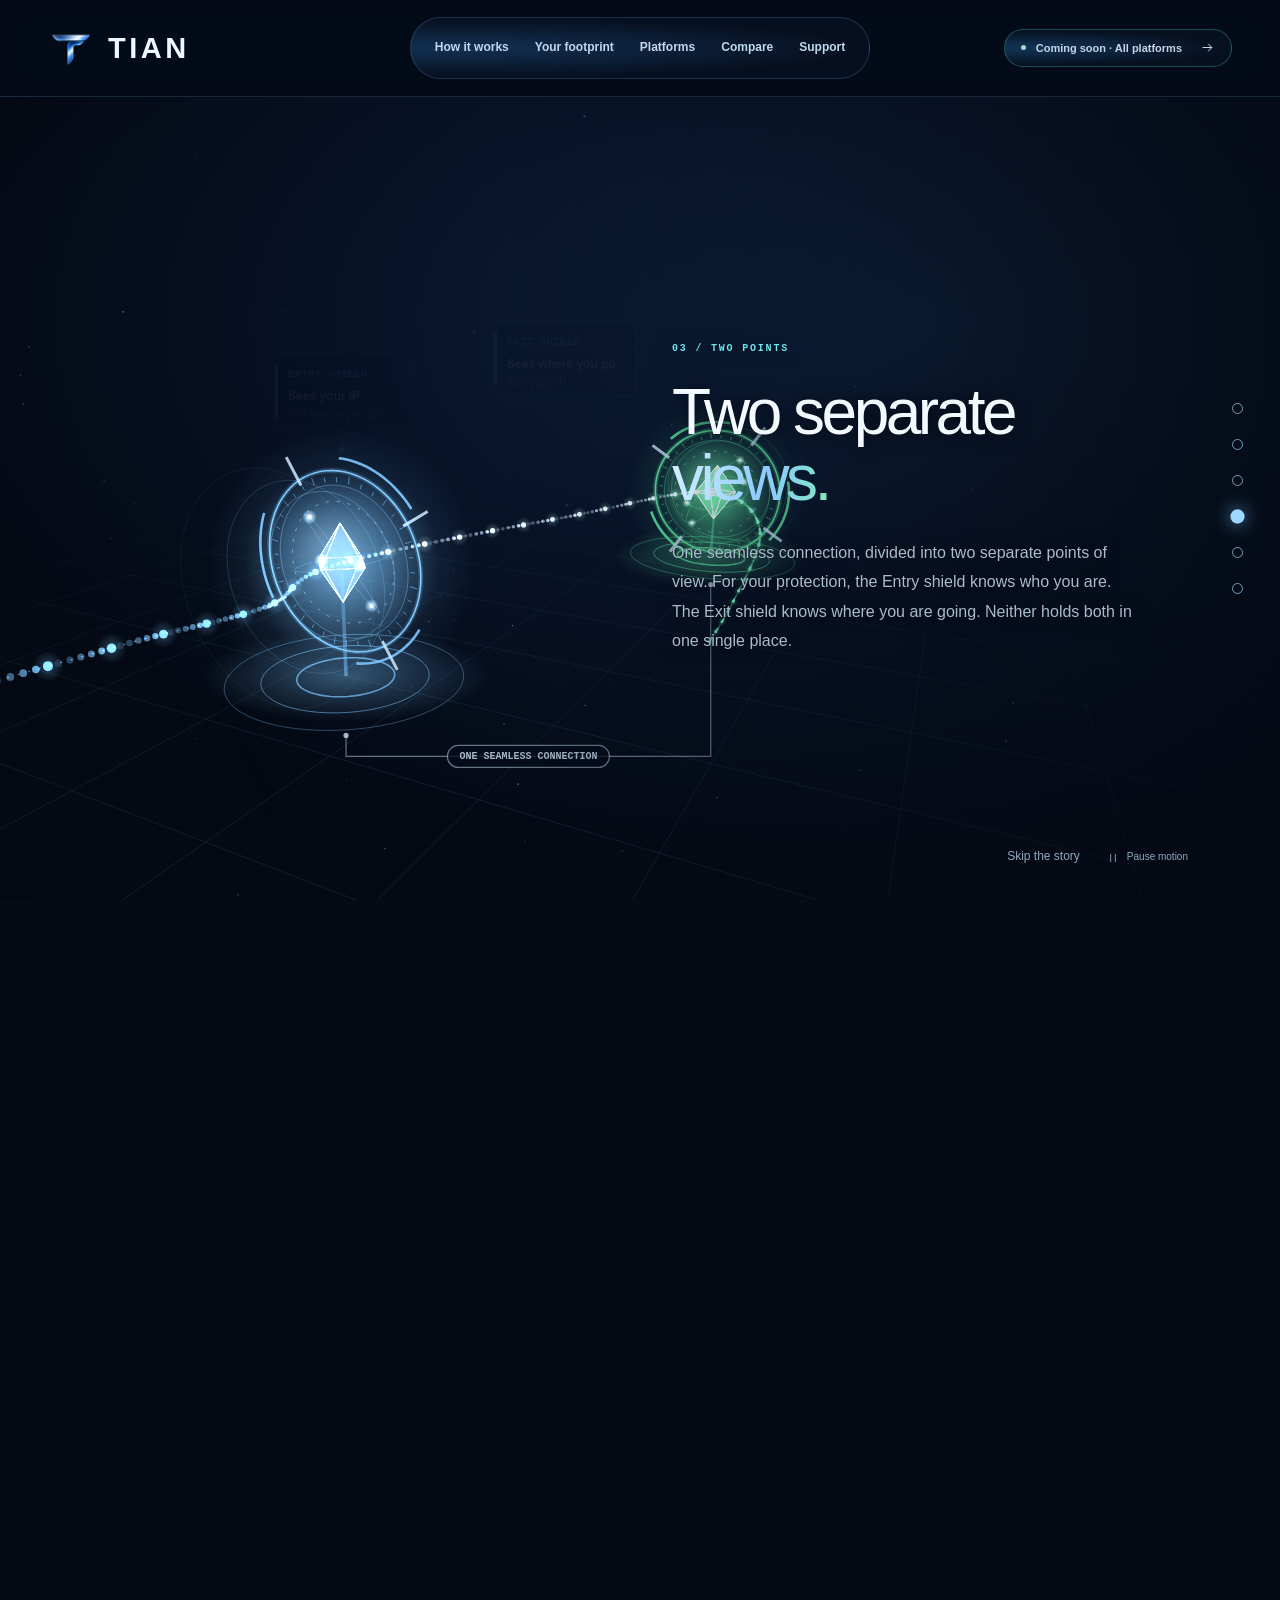
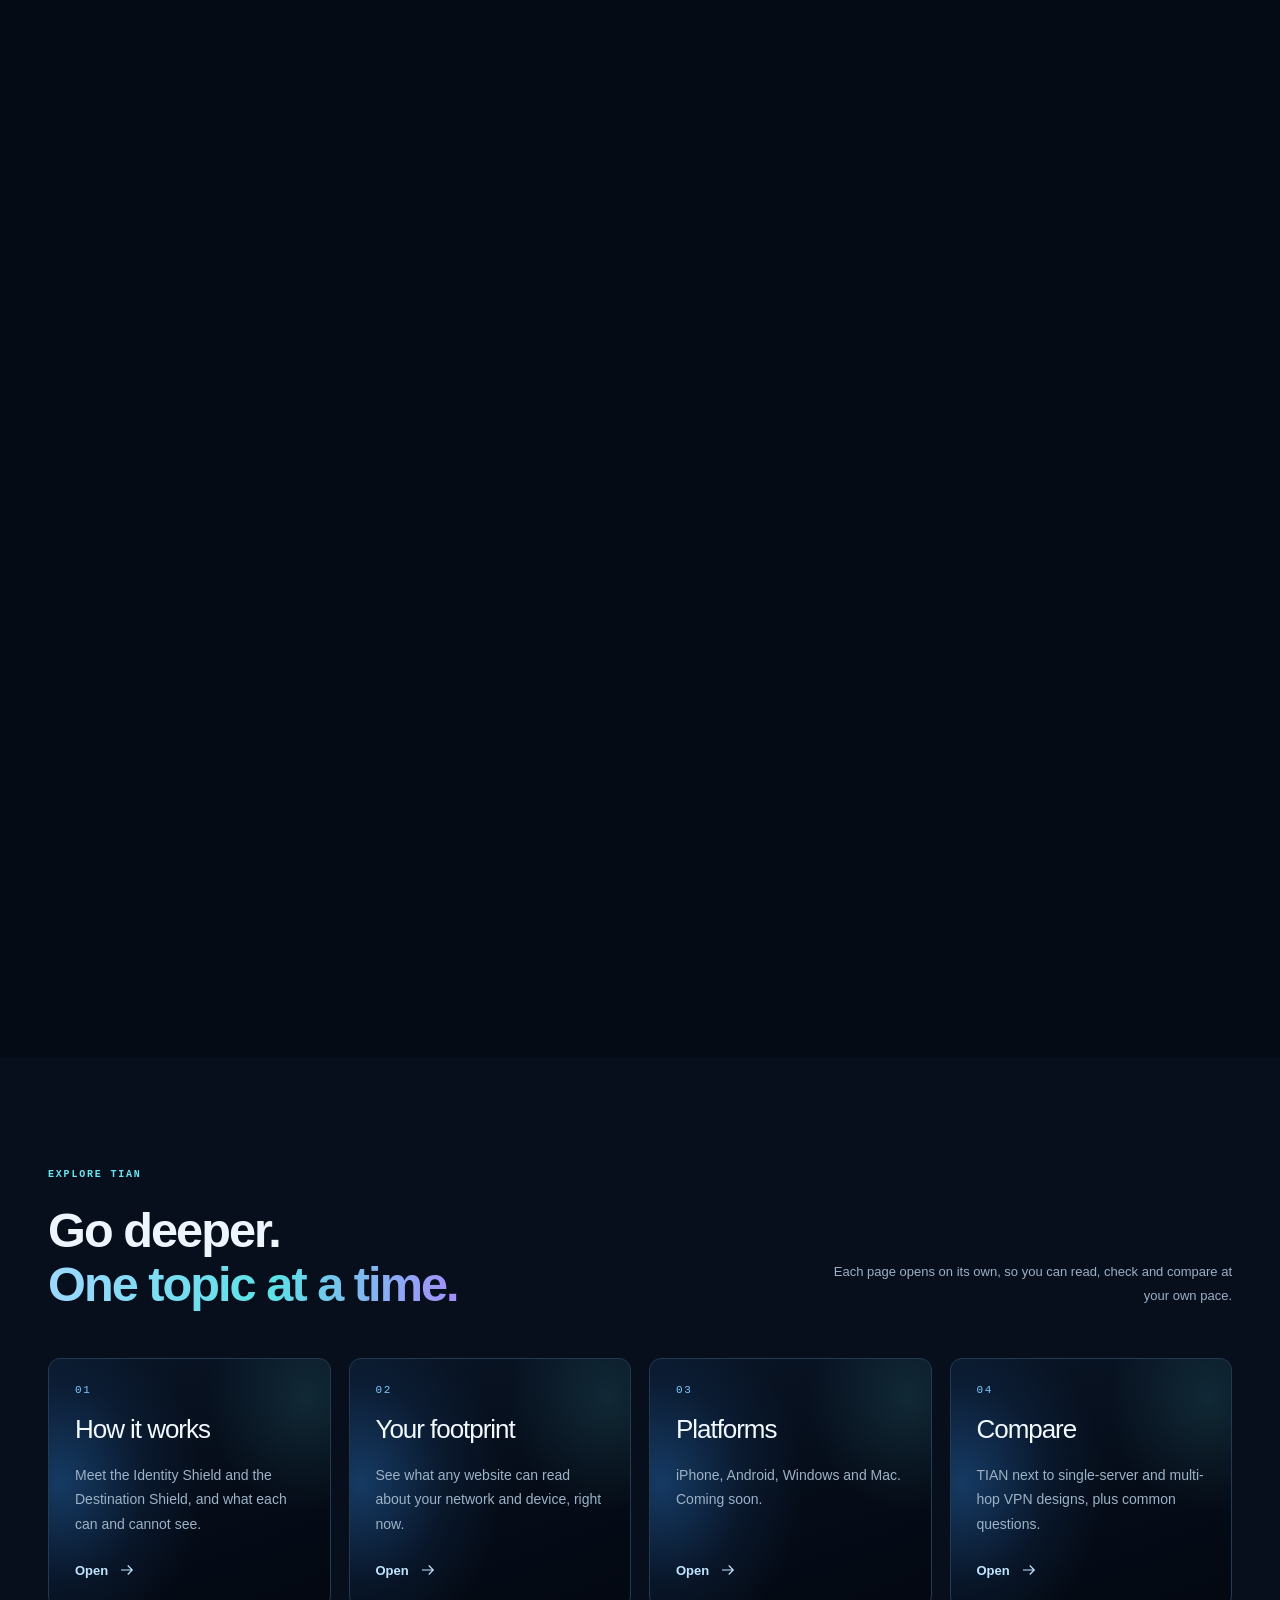
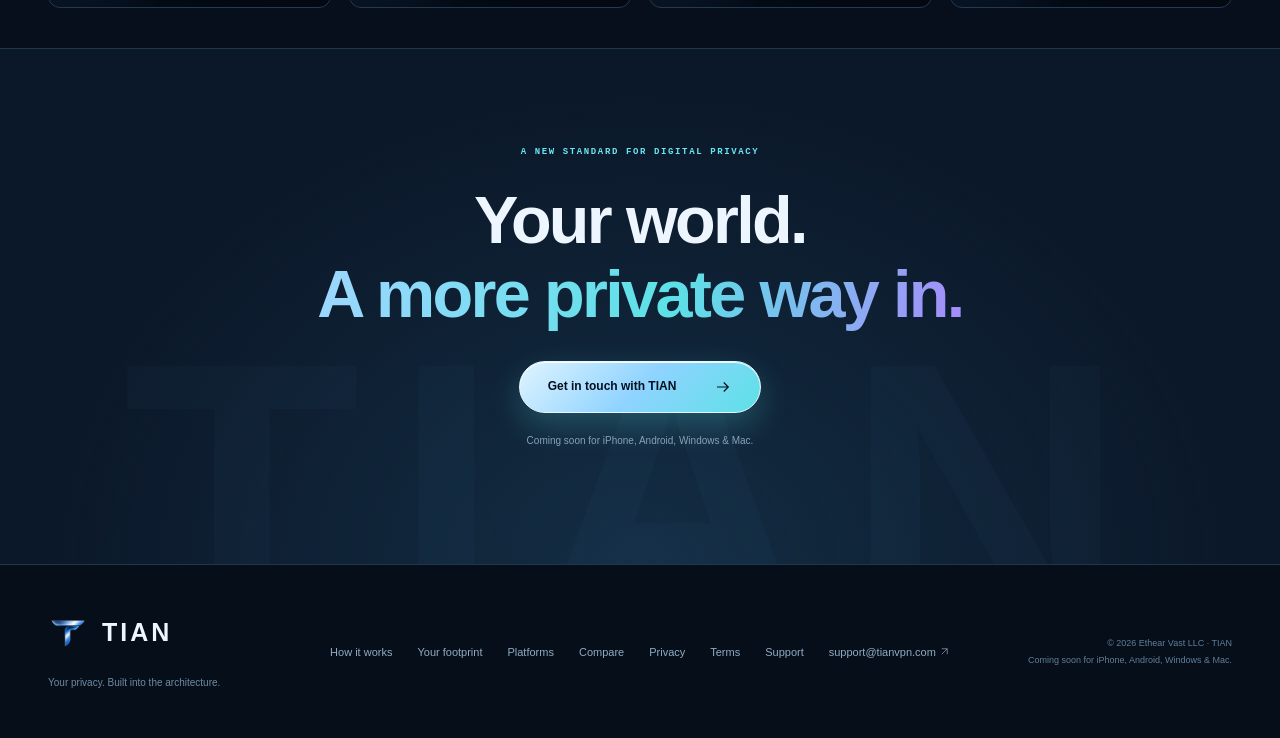
==== commit c4a77599: "Tune wheel scrolling: quicker release, no idle magnet, tighter camera follow Co-Authored-By: Claude " ====
--- a/index.html
+++ b/index.html
@@ -3,8 +3,8 @@
 <link rel="icon" type="image/png" sizes="512x512" href="/favicon.png"><link rel="apple-touch-icon" sizes="180x180" href="/apple-touch-icon.png">
 <meta charset="utf-8"><meta name="viewport" content="width=device-width,initial-scale=1"><meta name="theme-color" content="#050b14">
 <title>TIAN — Your privacy. Built into the architecture.</title><meta name="description" content="TIAN is a privacy-first network that separates your identity from your destination. Coming soon for iPhone, Android, Windows, and Mac.">
-<link rel="canonical" href="https://tianvpn.com/"><link rel="stylesheet" href="premium.css?v=20261109-10"><link rel="stylesheet" href="story.css?v=20261109-10">
-<script src="app.js?v=20261109-10" defer></script><script src="solving-orb.js?v=20261109-10" defer></script><script src="story.js?v=20261109-10" defer></script>
+<link rel="canonical" href="https://tianvpn.com/"><link rel="stylesheet" href="premium.css?v=20261109-12"><link rel="stylesheet" href="story.css?v=20261109-12">
+<script src="app.js?v=20261109-12" defer></script><script src="solving-orb.js?v=20261109-12" defer></script><script src="story.js?v=20261109-12" defer></script>
 </head><body class="premium-home story-home"><a class="skip" href="#main">Skip to content</a>
 <header class="header"><div class="wrap header-inner"><a class="brand" href="./" aria-label="TIAN home"><span class="brand-mark"><img src="assets/tian-logo.png" alt="" class="brand-logo"></span><span>TIAN</span></a><nav class="main-nav" aria-label="Main navigation"><a href="how-it-works.html">How it works</a><a href="footprint.html">Your footprint</a><a href="platforms.html">Platforms</a><a href="compare.html">Compare</a><a href="support.html">Support</a></nav><a class="launch-status" href="platforms.html"><i aria-hidden="true"></i>Coming soon · All platforms <svg viewBox="0 0 24 24" fill="none" stroke="currentColor" stroke-width="1.6" aria-hidden="true"><path d="M4 12h15m-6-6 6 6-6 6"/></svg></a><button class="nav-toggle" type="button" aria-expanded="false" aria-controls="mobile-nav" aria-label="Open navigation"><span></span><span></span></button></div><nav id="mobile-nav" class="mobile-nav" aria-label="Mobile navigation" hidden><a href="how-it-works.html">How it works</a><a href="footprint.html">Your footprint</a><a href="platforms.html">Platforms</a><a href="compare.html">Compare</a><a href="privacy.html">Privacy</a><a href="support.html">Support</a></nav></header>
 <main id="main">
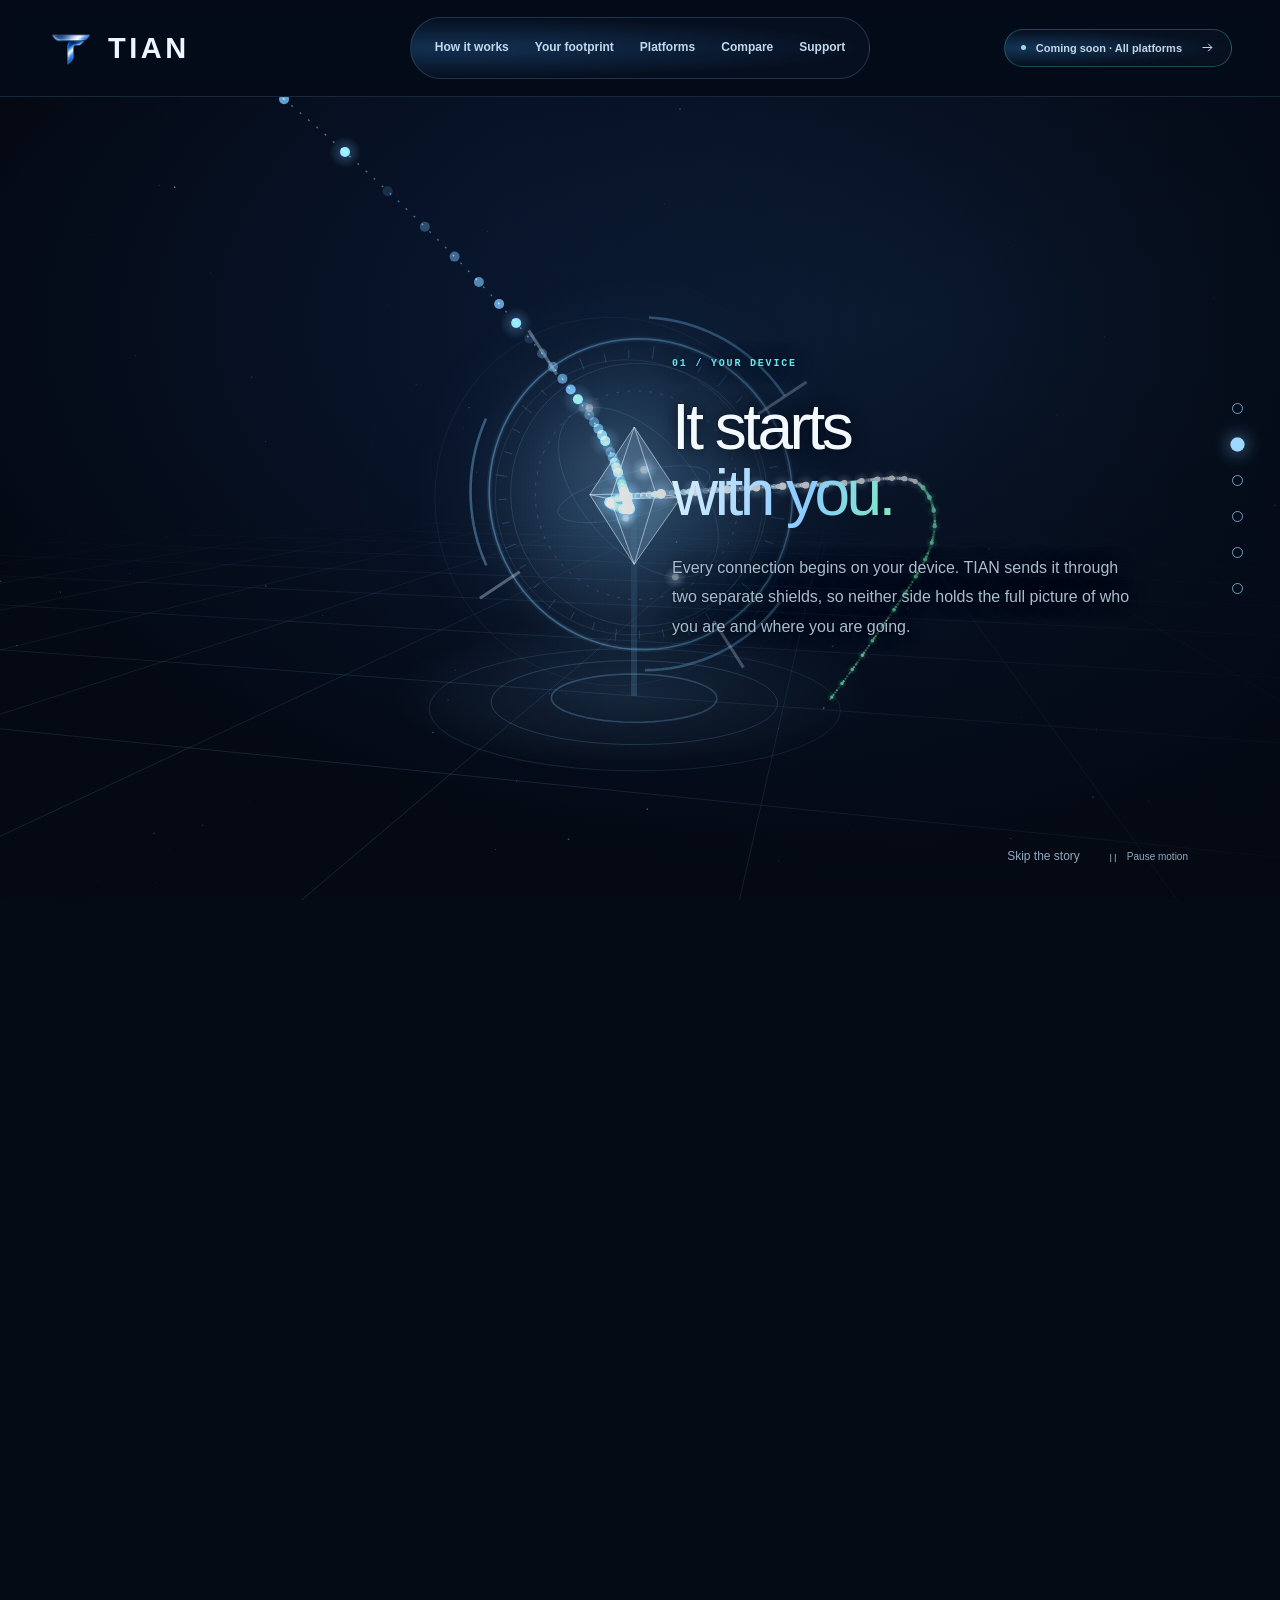
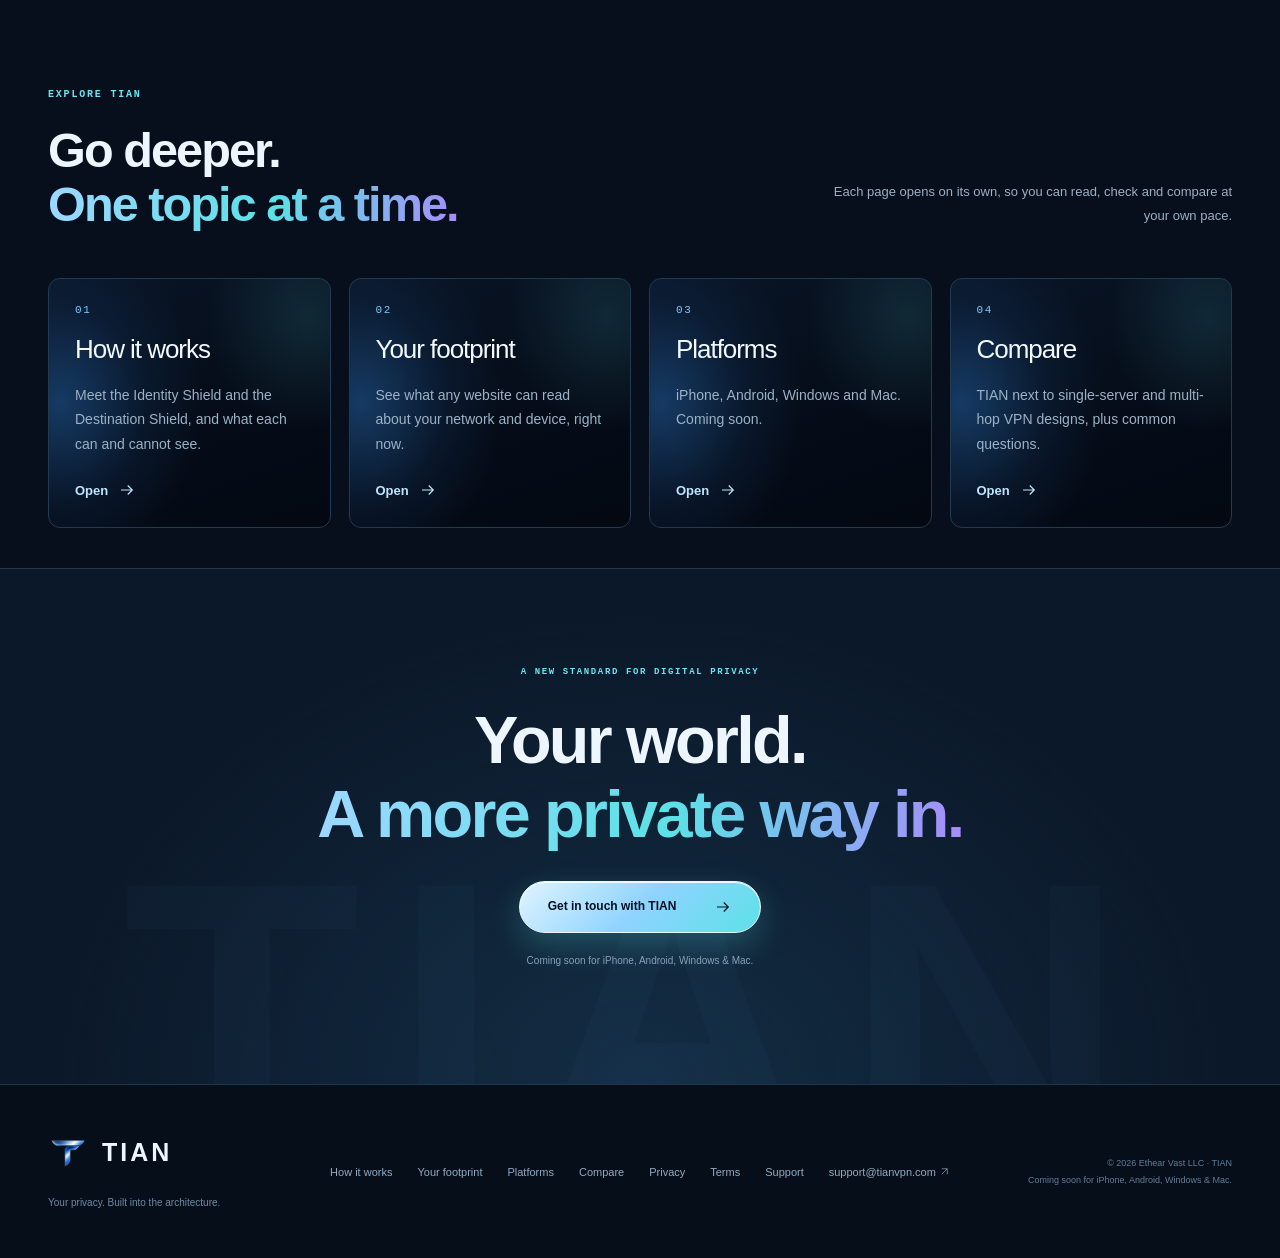
==== commit bbdff3ac: "Frame the phone in chapter 1, shorten scroll, restore clustered network with smaller spaced dots Co-" ====
--- a/index.html
+++ b/index.html
@@ -3,8 +3,8 @@
 <link rel="icon" type="image/png" sizes="512x512" href="/favicon.png"><link rel="apple-touch-icon" sizes="180x180" href="/apple-touch-icon.png">
 <meta charset="utf-8"><meta name="viewport" content="width=device-width,initial-scale=1"><meta name="theme-color" content="#050b14">
 <title>TIAN — Your privacy. Built into the architecture.</title><meta name="description" content="TIAN is a privacy-first network that separates your identity from your destination. Coming soon for iPhone, Android, Windows, and Mac.">
-<link rel="canonical" href="https://tianvpn.com/"><link rel="stylesheet" href="premium.css?v=20261109-12"><link rel="stylesheet" href="story.css?v=20261109-12">
-<script src="app.js?v=20261109-12" defer></script><script src="solving-orb.js?v=20261109-12" defer></script><script src="story.js?v=20261109-12" defer></script>
+<link rel="canonical" href="https://tianvpn.com/"><link rel="stylesheet" href="premium.css?v=20261109-15"><link rel="stylesheet" href="story.css?v=20261109-15">
+<script src="app.js?v=20261109-15" defer></script><script src="solving-orb.js?v=20261109-15" defer></script><script src="story.js?v=20261109-15" defer></script>
 </head><body class="premium-home story-home"><a class="skip" href="#main">Skip to content</a>
 <header class="header"><div class="wrap header-inner"><a class="brand" href="./" aria-label="TIAN home"><span class="brand-mark"><img src="assets/tian-logo.png" alt="" class="brand-logo"></span><span>TIAN</span></a><nav class="main-nav" aria-label="Main navigation"><a href="how-it-works.html">How it works</a><a href="footprint.html">Your footprint</a><a href="platforms.html">Platforms</a><a href="compare.html">Compare</a><a href="support.html">Support</a></nav><a class="launch-status" href="platforms.html"><i aria-hidden="true"></i>Coming soon · All platforms <svg viewBox="0 0 24 24" fill="none" stroke="currentColor" stroke-width="1.6" aria-hidden="true"><path d="M4 12h15m-6-6 6 6-6 6"/></svg></a><button class="nav-toggle" type="button" aria-expanded="false" aria-controls="mobile-nav" aria-label="Open navigation"><span></span><span></span></button></div><nav id="mobile-nav" class="mobile-nav" aria-label="Mobile navigation" hidden><a href="how-it-works.html">How it works</a><a href="footprint.html">Your footprint</a><a href="platforms.html">Platforms</a><a href="compare.html">Compare</a><a href="privacy.html">Privacy</a><a href="support.html">Support</a></nav></header>
 <main id="main">
--- a/story.css
+++ b/story.css
@@ -1,7 +1,7 @@
 /* TIAN homepage: scroll-driven architecture story. Uses the existing premium.css palette. */
 :root{--header-h:97px}
-.story{position:relative;height:640vh;background:#050b14}
-@supports (height:1svh){.story{height:640svh}}
+.story{position:relative;height:520vh;background:#050b14}
+@supports (height:1svh){.story{height:520svh}}
 .story-sticky{position:sticky;top:var(--header-h);height:calc(100vh - var(--header-h));height:calc(100svh - var(--header-h));overflow:hidden;background:radial-gradient(ellipse 80% 70% at 72% 28%,#0f2441 0%,#08142a 48%,#040913 100%)}
 .story-canvas{position:absolute;inset:0;width:100%;height:100%;display:block}
 .story-vignette{position:absolute;inset:0;pointer-events:none;background:linear-gradient(90deg,rgba(4,9,19,.78) 0%,rgba(4,9,19,.28) 38%,transparent 62%),radial-gradient(ellipse 120% 100% at 50% 50%,transparent 55%,rgba(2,5,12,.7) 100%)}
@@ -68,7 +68,7 @@
 @media(max-width:850px){:root{--header-h:81px}}
 @media(max-width:640px){
   :root{--header-h:76px}
-  .story{height:560svh}
+  .story{height:470svh}
   .story-vignette,.story[data-chapter="1"] .story-vignette,.story[data-chapter="3"] .story-vignette,.story[data-chapter="5"] .story-vignette{background:linear-gradient(0deg,rgba(4,9,19,.96) 0%,rgba(4,9,19,.82) 34%,transparent 62%),radial-gradient(ellipse 120% 100% at 50% 40%,transparent 60%,rgba(2,5,12,.6) 100%)}
   .chapter,.chapter[data-side="left"],.chapter[data-side="right"]{top:auto;left:20px;right:20px;bottom:64px;width:auto;transform:translateY(24px)}
   .chapter.is-active{transform:none}
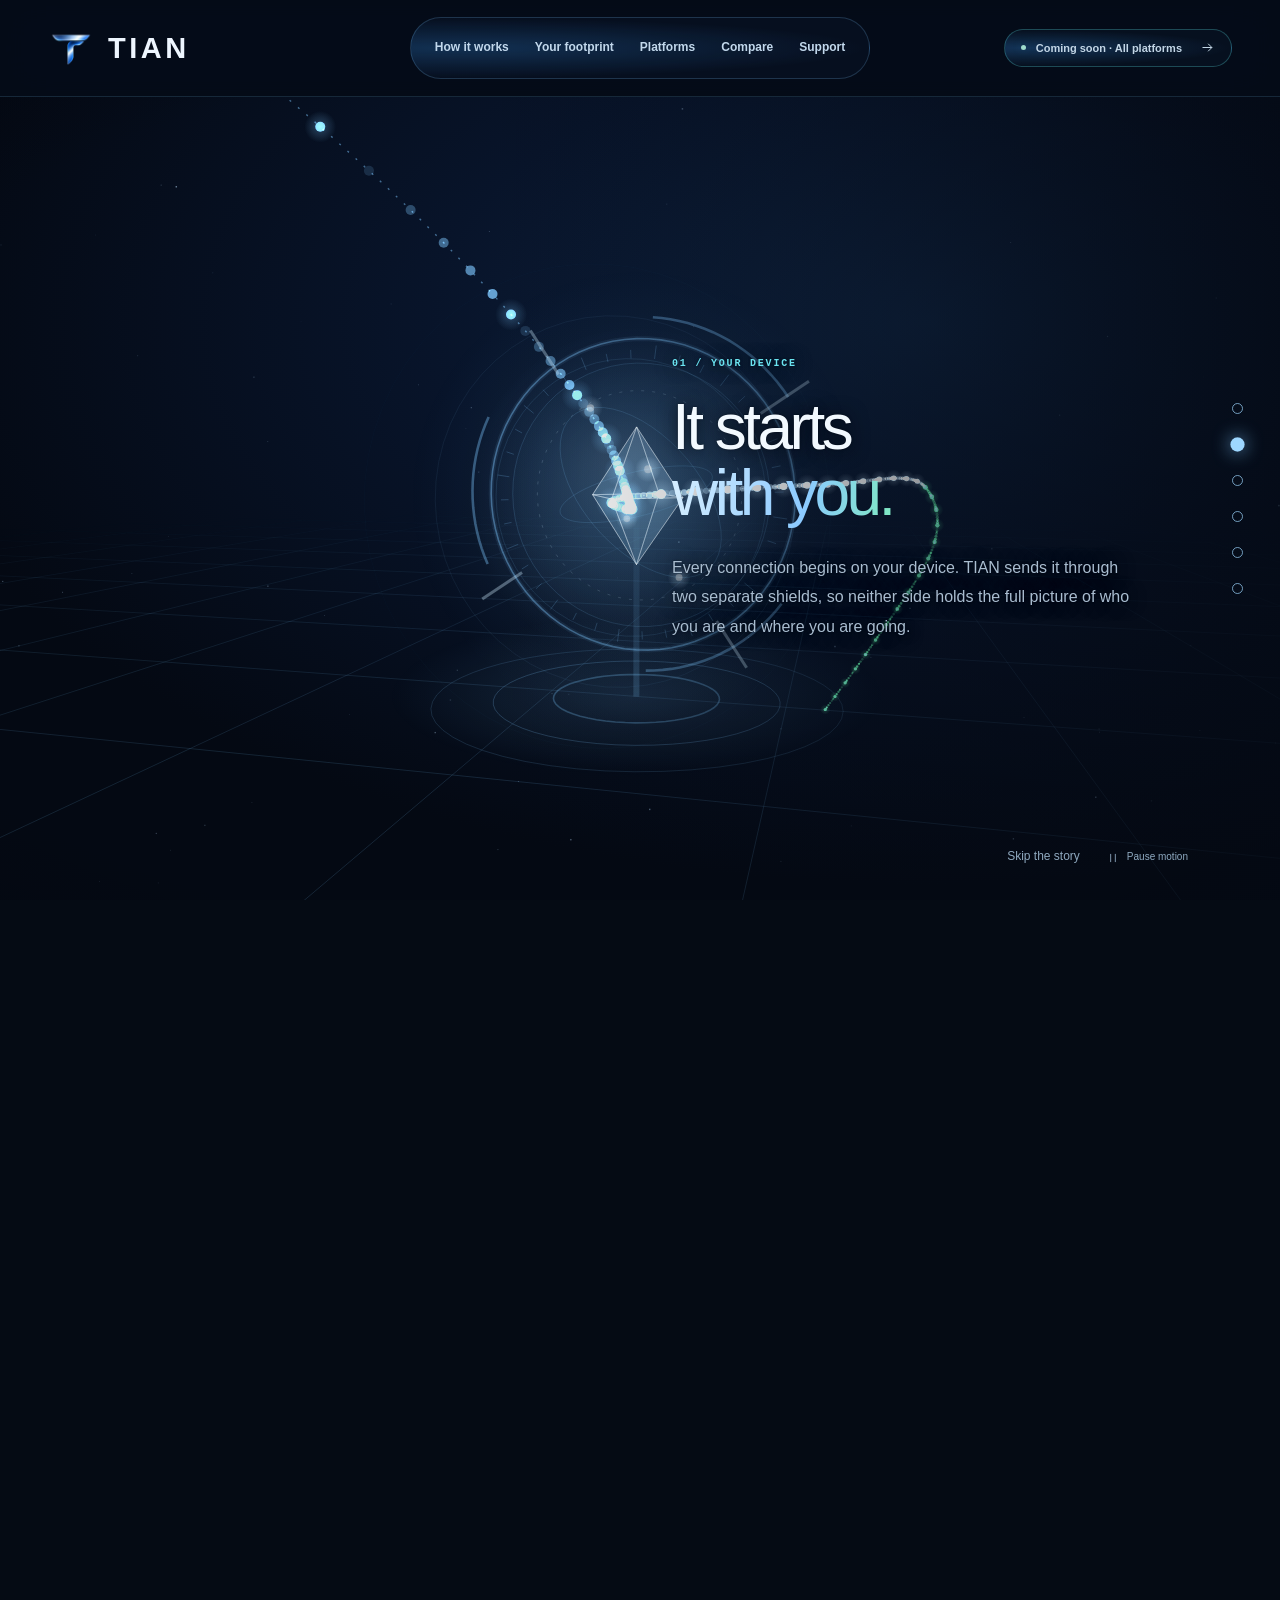
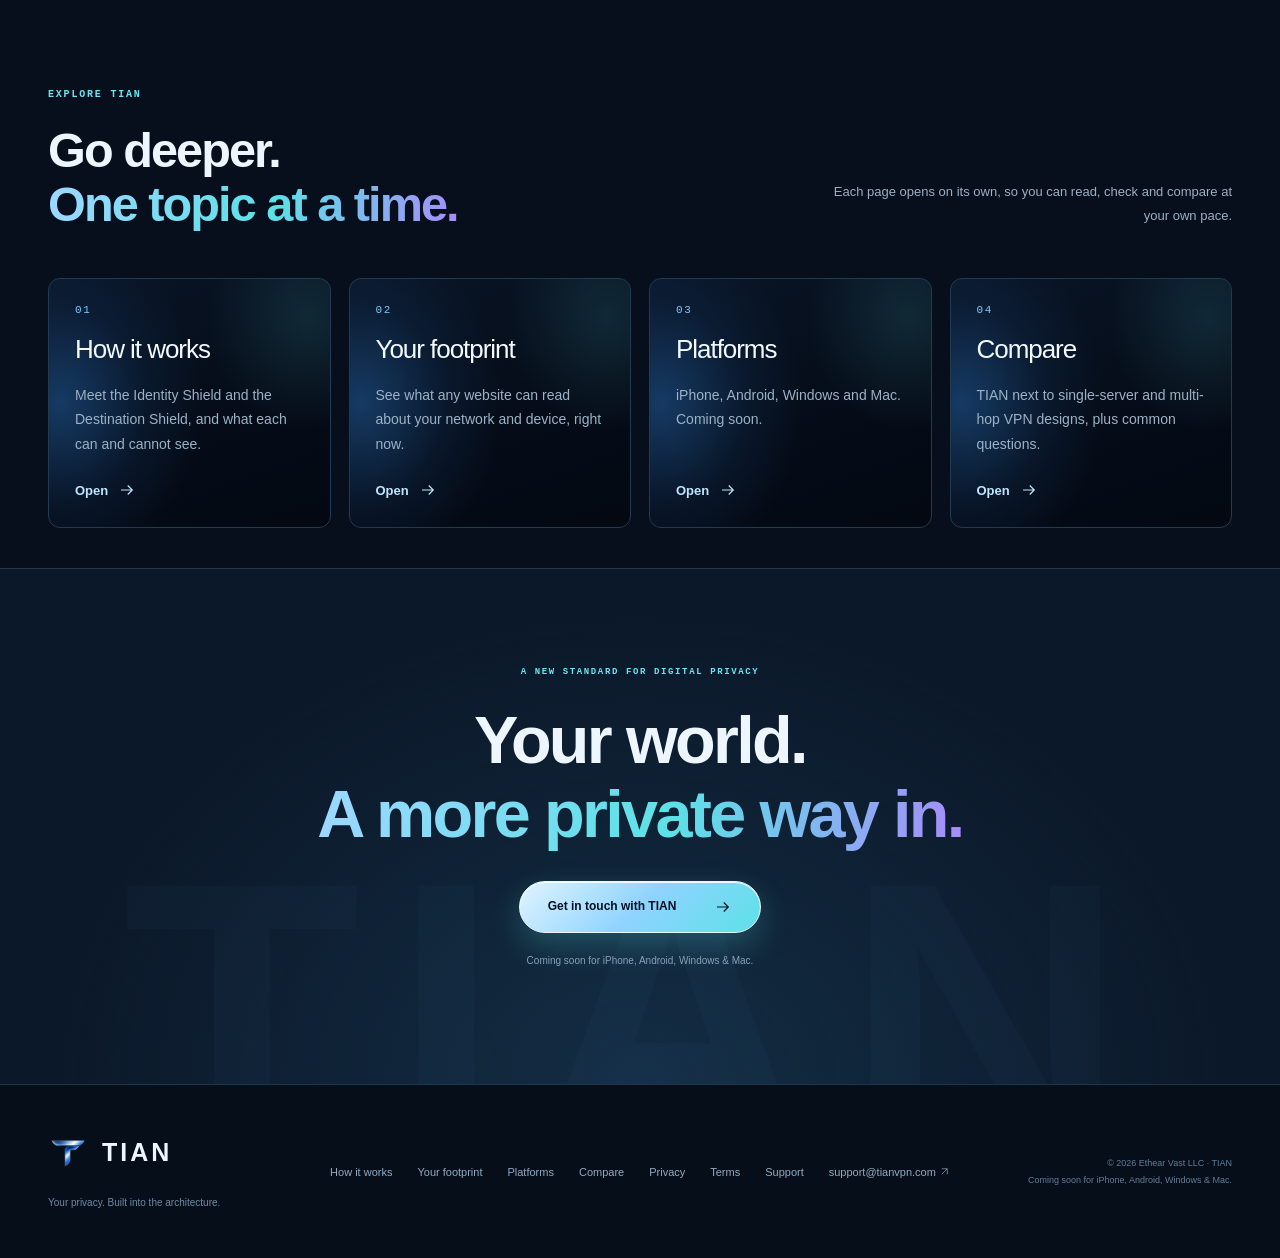
==== commit 84961f2a: "Phone turns to face the viewer in chapter 1; crisp firing in the network Co-Authored-By: Claude Sonn" ====
--- a/index.html
+++ b/index.html
@@ -3,8 +3,8 @@
 <link rel="icon" type="image/png" sizes="512x512" href="/favicon.png"><link rel="apple-touch-icon" sizes="180x180" href="/apple-touch-icon.png">
 <meta charset="utf-8"><meta name="viewport" content="width=device-width,initial-scale=1"><meta name="theme-color" content="#050b14">
 <title>TIAN — Your privacy. Built into the architecture.</title><meta name="description" content="TIAN is a privacy-first network that separates your identity from your destination. Coming soon for iPhone, Android, Windows, and Mac.">
-<link rel="canonical" href="https://tianvpn.com/"><link rel="stylesheet" href="premium.css?v=20261109-15"><link rel="stylesheet" href="story.css?v=20261109-15">
-<script src="app.js?v=20261109-15" defer></script><script src="solving-orb.js?v=20261109-15" defer></script><script src="story.js?v=20261109-15" defer></script>
+<link rel="canonical" href="https://tianvpn.com/"><link rel="stylesheet" href="premium.css?v=20261109-17"><link rel="stylesheet" href="story.css?v=20261109-17">
+<script src="app.js?v=20261109-17" defer></script><script src="solving-orb.js?v=20261109-17" defer></script><script src="story.js?v=20261109-17" defer></script>
 </head><body class="premium-home story-home"><a class="skip" href="#main">Skip to content</a>
 <header class="header"><div class="wrap header-inner"><a class="brand" href="./" aria-label="TIAN home"><span class="brand-mark"><img src="assets/tian-logo.png" alt="" class="brand-logo"></span><span>TIAN</span></a><nav class="main-nav" aria-label="Main navigation"><a href="how-it-works.html">How it works</a><a href="footprint.html">Your footprint</a><a href="platforms.html">Platforms</a><a href="compare.html">Compare</a><a href="support.html">Support</a></nav><a class="launch-status" href="platforms.html"><i aria-hidden="true"></i>Coming soon · All platforms <svg viewBox="0 0 24 24" fill="none" stroke="currentColor" stroke-width="1.6" aria-hidden="true"><path d="M4 12h15m-6-6 6 6-6 6"/></svg></a><button class="nav-toggle" type="button" aria-expanded="false" aria-controls="mobile-nav" aria-label="Open navigation"><span></span><span></span></button></div><nav id="mobile-nav" class="mobile-nav" aria-label="Mobile navigation" hidden><a href="how-it-works.html">How it works</a><a href="footprint.html">Your footprint</a><a href="platforms.html">Platforms</a><a href="compare.html">Compare</a><a href="privacy.html">Privacy</a><a href="support.html">Support</a></nav></header>
 <main id="main">
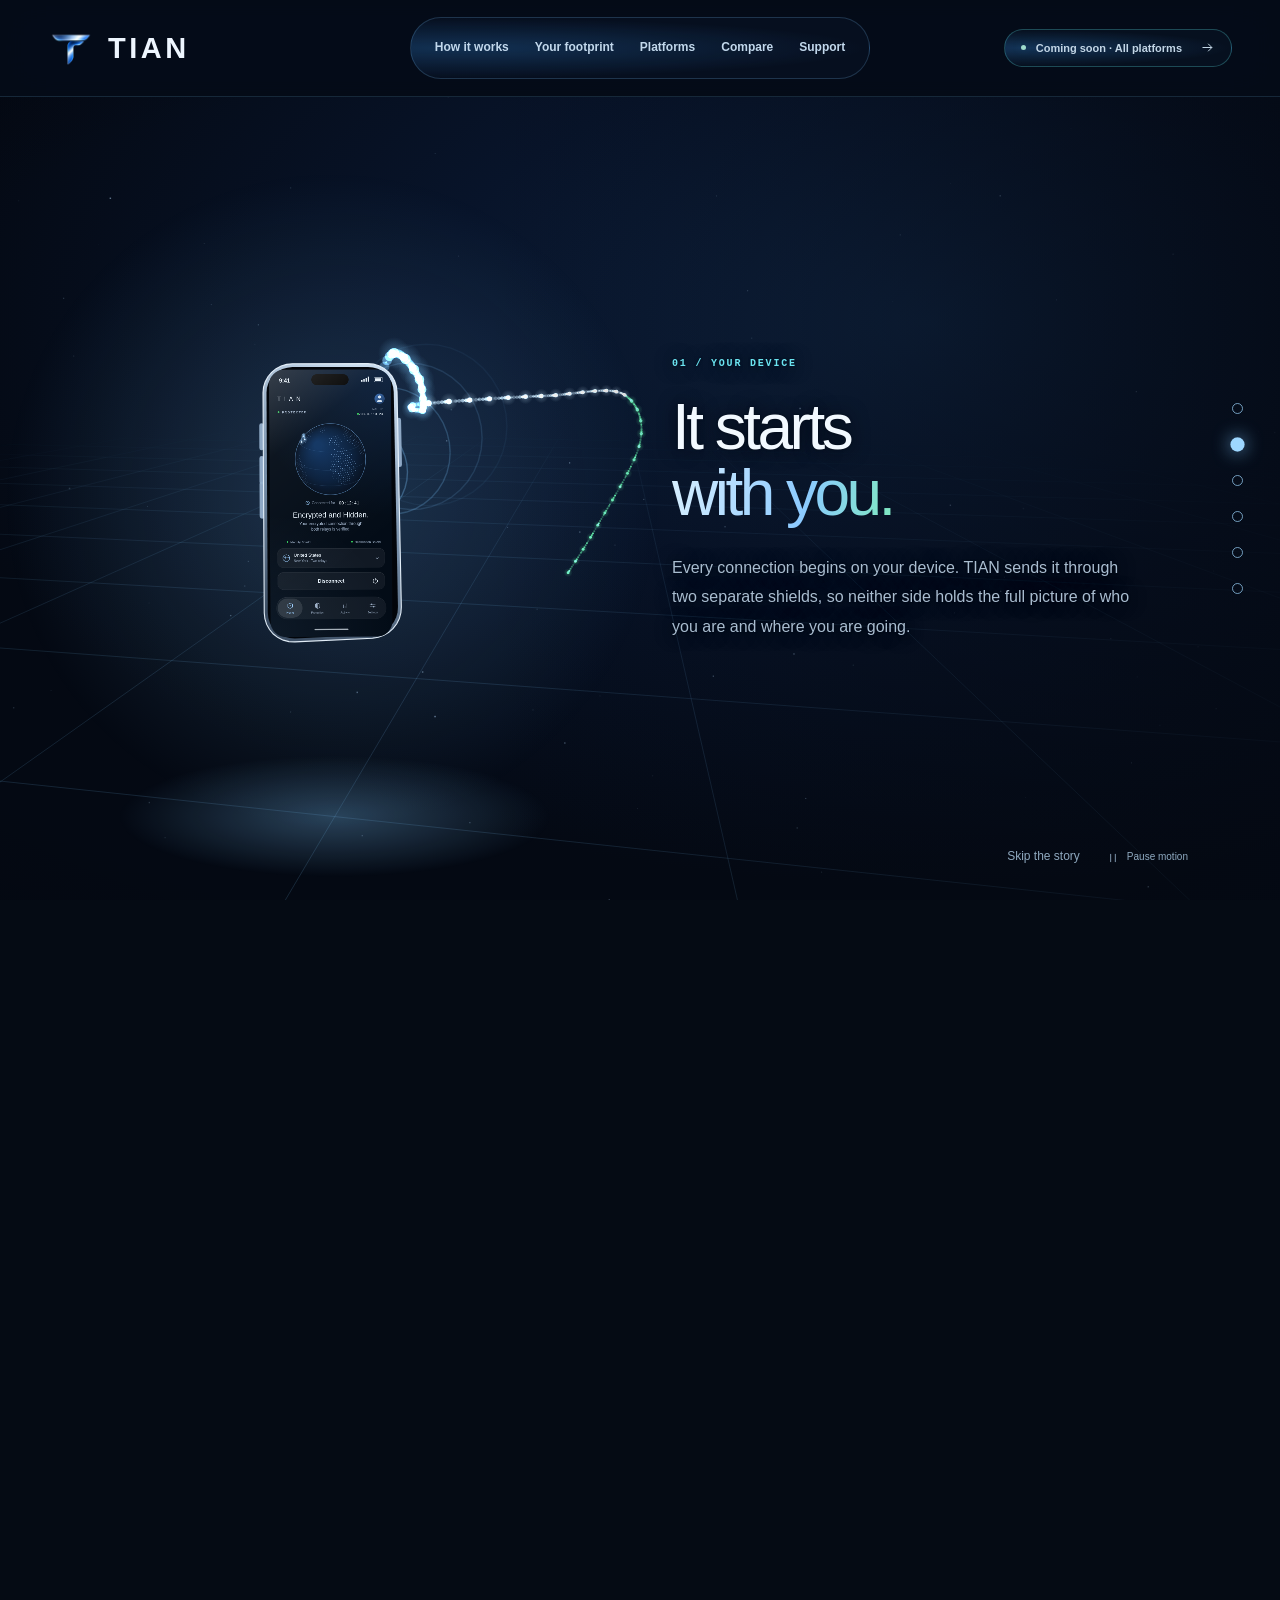
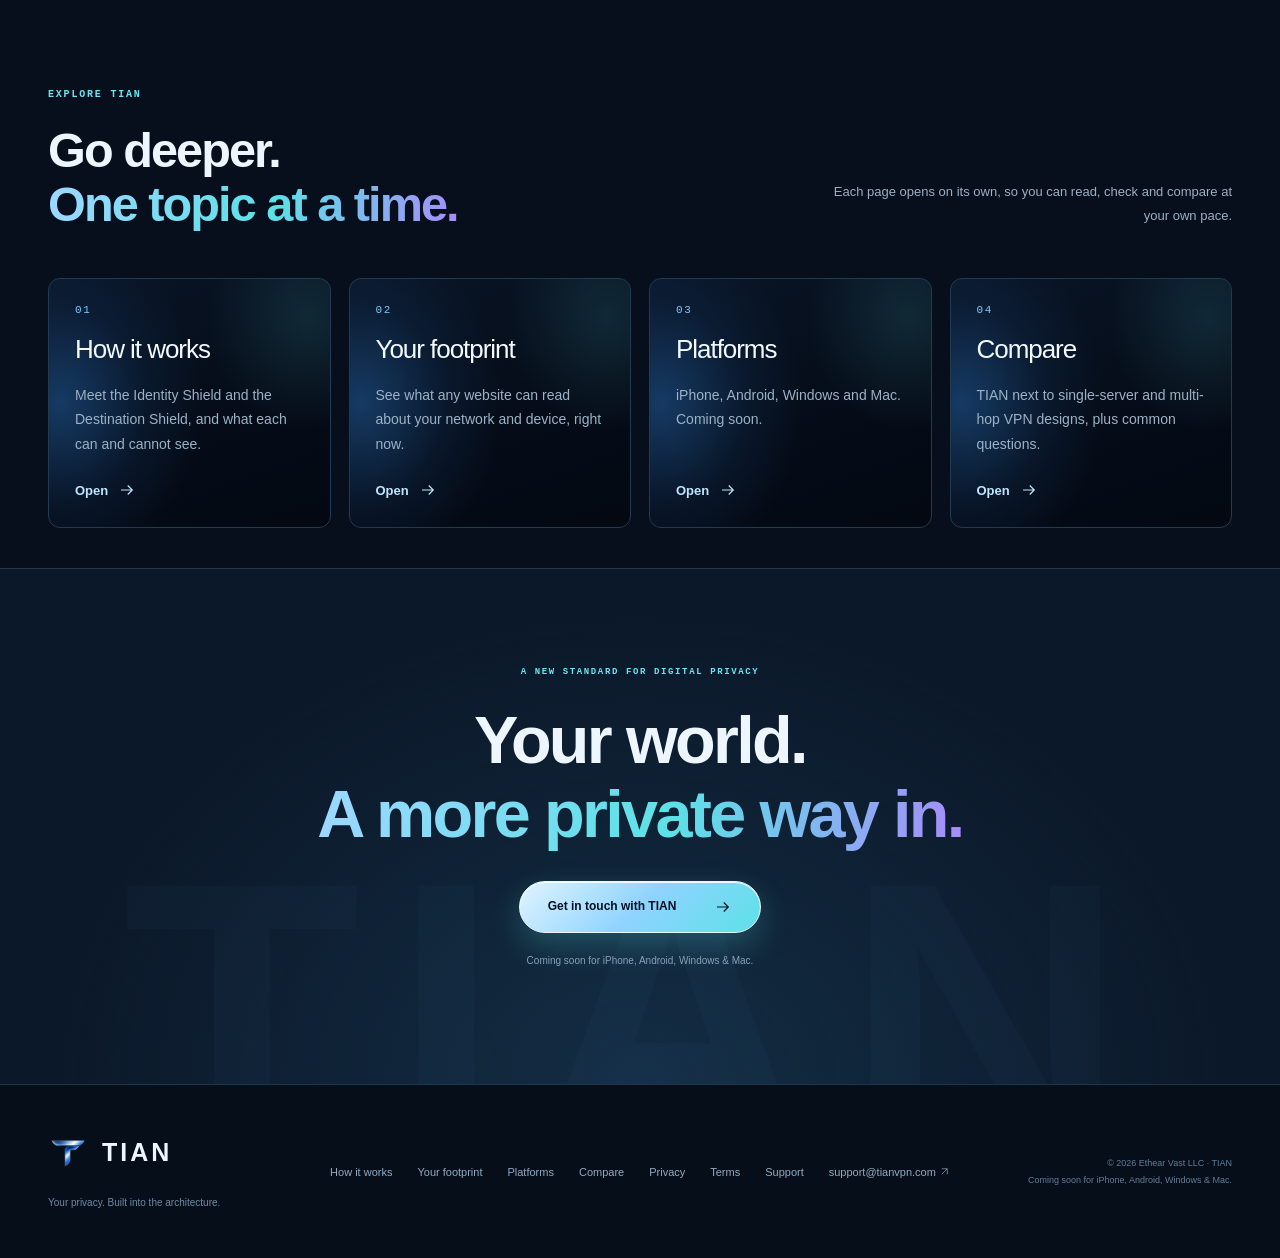
==== commit 6154f6f6: "Phone holds its facing pose after slide 01; gentle gravity toward slides with a dead zone Co-Authore" ====
--- a/index.html
+++ b/index.html
@@ -3,8 +3,8 @@
 <link rel="icon" type="image/png" sizes="512x512" href="/favicon.png"><link rel="apple-touch-icon" sizes="180x180" href="/apple-touch-icon.png">
 <meta charset="utf-8"><meta name="viewport" content="width=device-width,initial-scale=1"><meta name="theme-color" content="#050b14">
 <title>TIAN — Your privacy. Built into the architecture.</title><meta name="description" content="TIAN is a privacy-first network that separates your identity from your destination. Coming soon for iPhone, Android, Windows, and Mac.">
-<link rel="canonical" href="https://tianvpn.com/"><link rel="stylesheet" href="premium.css?v=20261109-17"><link rel="stylesheet" href="story.css?v=20261109-17">
-<script src="app.js?v=20261109-17" defer></script><script src="solving-orb.js?v=20261109-17" defer></script><script src="story.js?v=20261109-17" defer></script>
+<link rel="canonical" href="https://tianvpn.com/"><link rel="stylesheet" href="premium.css?v=20261109-18"><link rel="stylesheet" href="story.css?v=20261109-18">
+<script src="app.js?v=20261109-18" defer></script><script src="solving-orb.js?v=20261109-18" defer></script><script src="story.js?v=20261109-18" defer></script>
 </head><body class="premium-home story-home"><a class="skip" href="#main">Skip to content</a>
 <header class="header"><div class="wrap header-inner"><a class="brand" href="./" aria-label="TIAN home"><span class="brand-mark"><img src="assets/tian-logo.png" alt="" class="brand-logo"></span><span>TIAN</span></a><nav class="main-nav" aria-label="Main navigation"><a href="how-it-works.html">How it works</a><a href="footprint.html">Your footprint</a><a href="platforms.html">Platforms</a><a href="compare.html">Compare</a><a href="support.html">Support</a></nav><a class="launch-status" href="platforms.html"><i aria-hidden="true"></i>Coming soon · All platforms <svg viewBox="0 0 24 24" fill="none" stroke="currentColor" stroke-width="1.6" aria-hidden="true"><path d="M4 12h15m-6-6 6 6-6 6"/></svg></a><button class="nav-toggle" type="button" aria-expanded="false" aria-controls="mobile-nav" aria-label="Open navigation"><span></span><span></span></button></div><nav id="mobile-nav" class="mobile-nav" aria-label="Mobile navigation" hidden><a href="how-it-works.html">How it works</a><a href="footprint.html">Your footprint</a><a href="platforms.html">Platforms</a><a href="compare.html">Compare</a><a href="privacy.html">Privacy</a><a href="support.html">Support</a></nav></header>
 <main id="main">
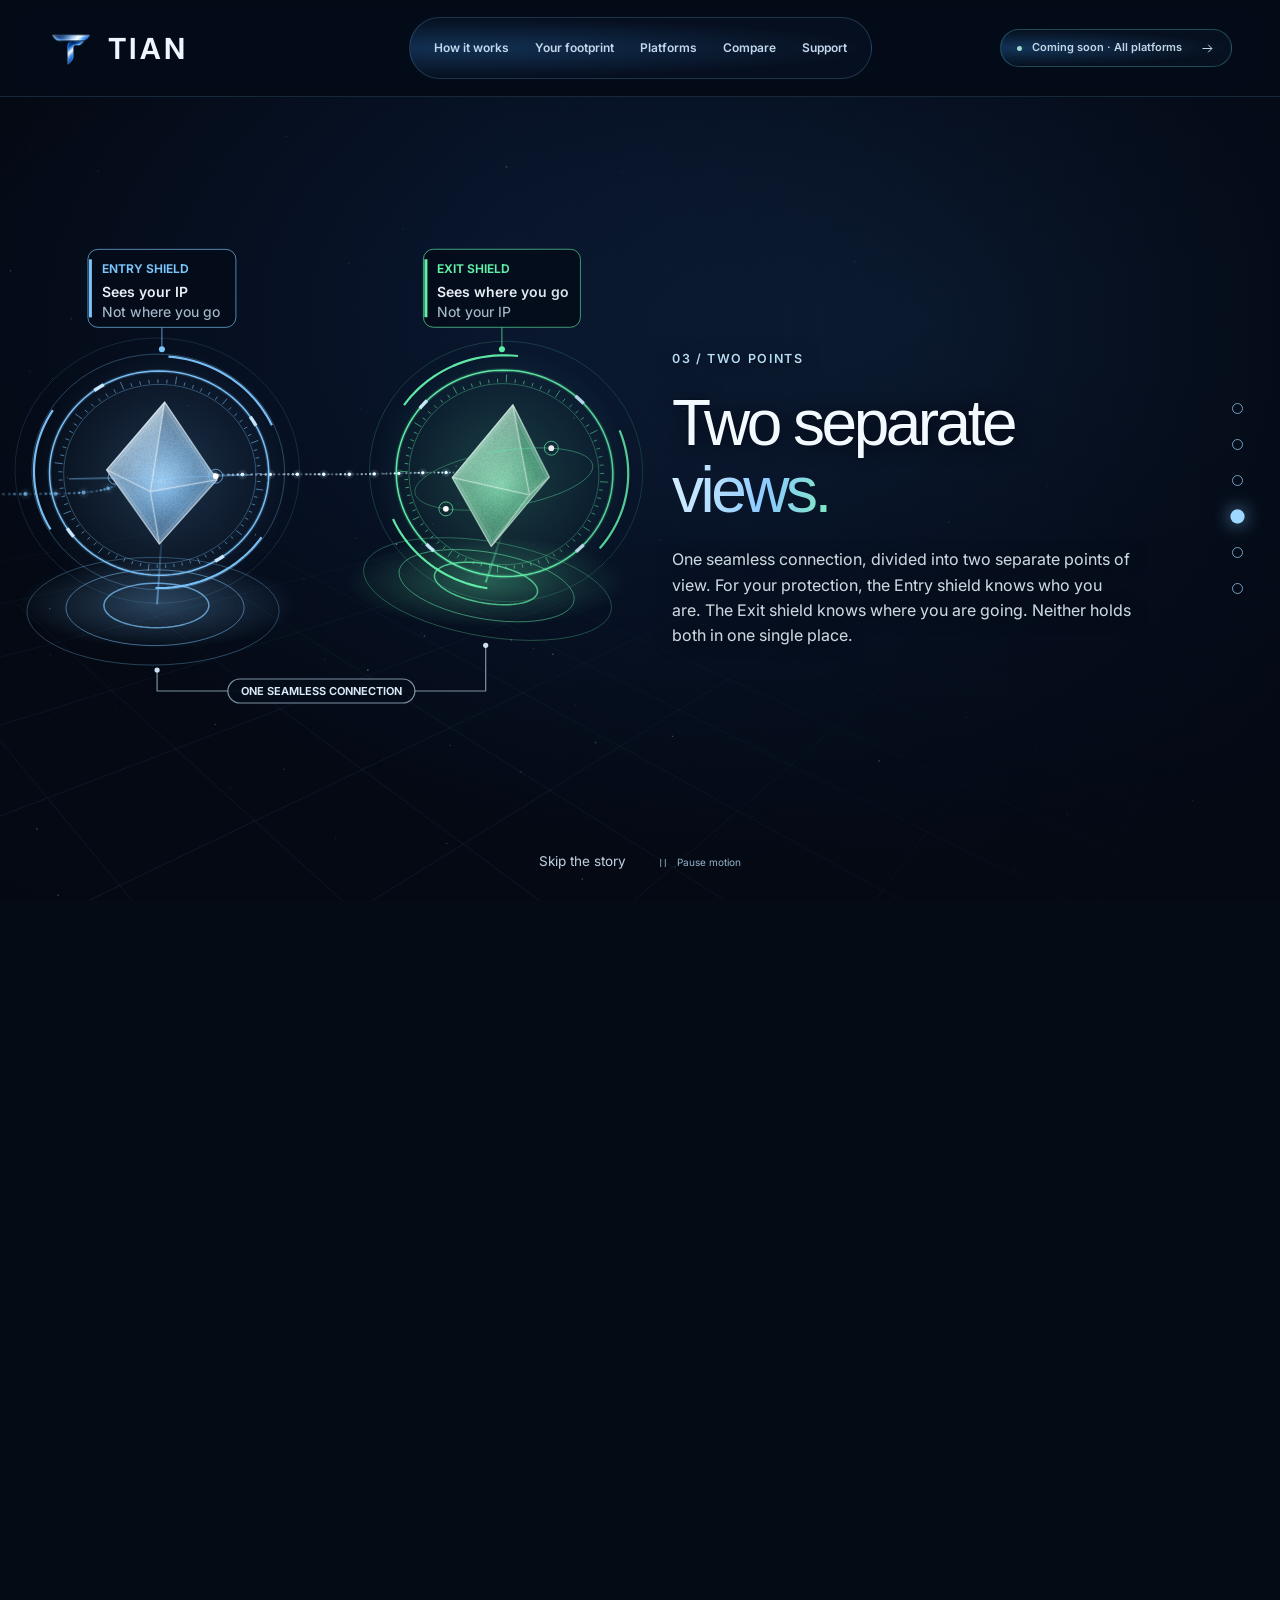
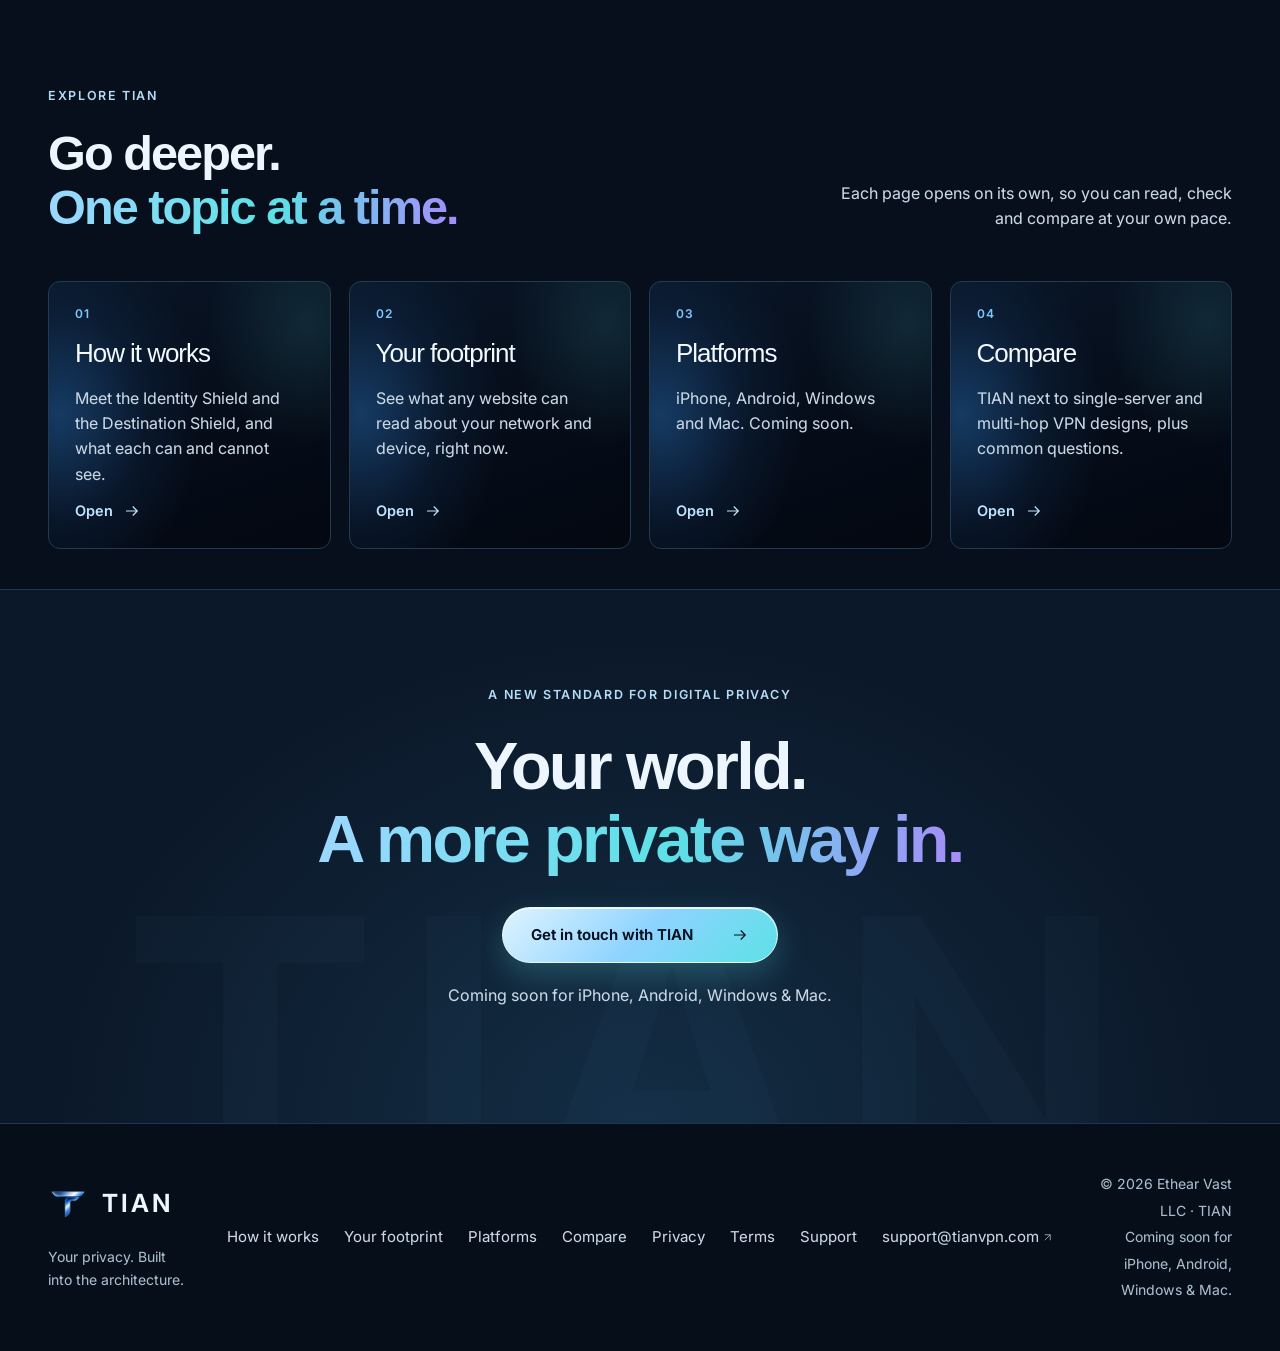
==== commit 464d2499: "Frosted glass diamonds, rebuilt phone layout and readable text Entry and Exit keep the eight-sided d" ====
--- a/index.html
+++ b/index.html
@@ -2,9 +2,9 @@
 <html lang="en"><head>
 <link rel="icon" type="image/png" sizes="512x512" href="/favicon.png"><link rel="apple-touch-icon" sizes="180x180" href="/apple-touch-icon.png">
 <meta charset="utf-8"><meta name="viewport" content="width=device-width,initial-scale=1"><meta name="theme-color" content="#050b14">
-<title>TIAN — Your privacy. Built into the architecture.</title><meta name="description" content="TIAN is a privacy-first network that separates your identity from your destination. Coming soon for iPhone, Android, Windows, and Mac.">
-<link rel="canonical" href="https://tianvpn.com/"><link rel="stylesheet" href="premium.css?v=20261109-18"><link rel="stylesheet" href="story.css?v=20261109-18">
-<script src="app.js?v=20261109-18" defer></script><script src="solving-orb.js?v=20261109-18" defer></script><script src="story.js?v=20261109-18" defer></script>
+<title>TIAN — Your privacy. Built into the architecture.</title><link rel="preload" href="assets/fonts/inter-latin.woff2" as="font" type="font/woff2" crossorigin><meta name="description" content="TIAN is a privacy-first network that separates your identity from your destination. Coming soon for iPhone, Android, Windows, and Mac.">
+<link rel="canonical" href="https://tianvpn.com/"><link rel="stylesheet" href="premium.css?v=20261110-20"><link rel="stylesheet" href="story.css?v=20261110-20">
+<script src="app.js?v=20261110-20" defer></script><script src="solving-orb.js?v=20261110-20" defer></script><script src="story.js?v=20261110-20" defer></script>
 </head><body class="premium-home story-home"><a class="skip" href="#main">Skip to content</a>
 <header class="header"><div class="wrap header-inner"><a class="brand" href="./" aria-label="TIAN home"><span class="brand-mark"><img src="assets/tian-logo.png" alt="" class="brand-logo"></span><span>TIAN</span></a><nav class="main-nav" aria-label="Main navigation"><a href="how-it-works.html">How it works</a><a href="footprint.html">Your footprint</a><a href="platforms.html">Platforms</a><a href="compare.html">Compare</a><a href="support.html">Support</a></nav><a class="launch-status" href="platforms.html"><i aria-hidden="true"></i>Coming soon · All platforms <svg viewBox="0 0 24 24" fill="none" stroke="currentColor" stroke-width="1.6" aria-hidden="true"><path d="M4 12h15m-6-6 6 6-6 6"/></svg></a><button class="nav-toggle" type="button" aria-expanded="false" aria-controls="mobile-nav" aria-label="Open navigation"><span></span><span></span></button></div><nav id="mobile-nav" class="mobile-nav" aria-label="Mobile navigation" hidden><a href="how-it-works.html">How it works</a><a href="footprint.html">Your footprint</a><a href="platforms.html">Platforms</a><a href="compare.html">Compare</a><a href="privacy.html">Privacy</a><a href="support.html">Support</a></nav></header>
 <main id="main">
@@ -13,7 +13,7 @@
 <canvas class="story-canvas" aria-hidden="true"></canvas>
 <div class="story-vignette" aria-hidden="true"></div>
 <div class="story-chapters"><article class="chapter" data-side="left" data-chapter="0" aria-labelledby="chapter-0-title"><p class="eyebrow"><canvas class="solving-orb" aria-hidden="true" width="64" height="64"></canvas> PRIVACY, BY DESIGN</p><h1 id="chapter-0-title">Your privacy.<br>Built into the<br><em>architecture.</em></h1><p class="chapter-lede">TIAN is a private network that separates who you are from where you go.</p><p class="chapter-sub">Built-in dual-shield protection, intelligent filtering, and zero browsing logs—crafted for a calmer life online.</p><div class="actions"><a class="button" href="#chapter-1-title" data-story-next>Follow the connection <svg viewBox="0 0 24 24" fill="none" stroke="currentColor" stroke-width="1.6" aria-hidden="true"><path d="M4 12h15m-6-6 6 6-6 6"/></svg></a><a class="text-link" href="footprint.html">View your footprint <span aria-hidden="true"><svg class="inline-arrow" width="14" height="14" viewBox="0 0 24 24" fill="none" stroke="currentColor" stroke-width="1.5" aria-hidden="true"><path d="M6 18 18 6M6 6h12v12"/></svg></span></a></div><div class="hero-platforms" aria-label="Supported platforms coming soon"><span class="launch-note"><span class="line-mark"></span> Coming soon for</span><div class="platform-pills"><span>iPhone</span><span>Android</span><span>Windows</span><span>Mac</span></div></div></article><article class="chapter" data-side="right" data-chapter="1" aria-labelledby="chapter-1-title"><p class="eyebrow">01 / YOUR DEVICE</p><h2 id="chapter-1-title">It starts<br><span>with you.</span></h2><p>Every connection begins on your device. TIAN sends it through two separate shields, so neither side holds the full picture of who you are and where you are going.</p></article><article class="chapter" data-side="left" data-chapter="2" aria-labelledby="chapter-2-title"><p class="eyebrow">02 / ENTRY SHIELD · WHO YOU ARE</p><h2 id="chapter-2-title">Where you connect.<br><span>Protected from the start.</span></h2><p>The Identity Shield receives your connection and masks your personal IP address at the point of entry—without visibility into the websites or services you visit.</p><p class="chapter-note"><i aria-hidden="true"></i>Your personal IP address stops here and never reaches your destination.</p></article><article class="chapter" data-side="right" data-chapter="3" aria-labelledby="chapter-3-title"><p class="eyebrow">03 / TWO POINTS</p><h2 id="chapter-3-title">Two separate<br><span>views.</span></h2><p>One seamless connection, divided into two separate points of view. For your protection, the Entry shield knows who you are. The Exit shield knows where you are going. Neither holds both in one single place.</p></article><article class="chapter" data-side="left" data-chapter="4" aria-labelledby="chapter-4-title"><p class="eyebrow">04 / EXIT SHIELD · WHERE YOU GO</p><h2 id="chapter-4-title">Where you’re going.<br><span>Completely separated.</span></h2><p>The Destination Shield connects you onward to the web and applies intelligent domain filtering—without knowing your original device IP address.</p><p class="chapter-note"><i aria-hidden="true"></i>Websites see the Destination Shield address, never your personal connection.</p></article><article class="chapter" data-side="right" data-chapter="5" aria-labelledby="chapter-5-title"><p class="eyebrow">05 / THE OPEN INTERNET</p><h2 id="chapter-5-title">Then out to<br><span>the open internet.</span></h2><p>Built-in domain filtering blocks known advertising, tracking, and malicious hosts before they load—giving you a cleaner, quieter connection across your apps.</p><div class="actions"><a class="button" href="how-it-works.html">See how it works <svg viewBox="0 0 24 24" fill="none" stroke="currentColor" stroke-width="1.6" aria-hidden="true"><path d="M4 12h15m-6-6 6 6-6 6"/></svg></a><a class="text-link" href="platforms.html">Platforms &amp; availability <span aria-hidden="true"><svg class="inline-arrow" width="14" height="14" viewBox="0 0 24 24" fill="none" stroke="currentColor" stroke-width="1.5" aria-hidden="true"><path d="M6 18 18 6M6 6h12v12"/></svg></span></a></div></article></div>
-<div class="story-hud"><a class="story-skip" href="#explore">Skip the story</a><button class="motion-toggle" type="button" aria-pressed="false" hidden><svg viewBox="0 0 24 24" fill="none" stroke="currentColor" stroke-width="1.5" aria-hidden="true"><path d="M8 5v14M16 5v14"/></svg><span>Pause motion</span></button></div>
+<div class="story-hud"><a class="story-skip" href="#explore">Skip<span class="skip-more"> the story</span></a><button class="motion-toggle" type="button" aria-pressed="false" hidden><svg viewBox="0 0 24 24" fill="none" stroke="currentColor" stroke-width="1.5" aria-hidden="true"><path d="M8 5v14M16 5v14"/></svg><span>Pause motion</span></button></div>
 <nav class="story-rail" aria-label="Story chapters"><button class="story-dot" type="button" aria-label="Go to: Your device"><span>Your device</span></button><button class="story-dot" type="button" aria-label="Go to: Leaving your device"><span>Leaving your device</span></button><button class="story-dot" type="button" aria-label="Go to: Entry shield"><span>Entry shield</span></button><button class="story-dot" type="button" aria-label="Go to: Two separate views"><span>Two separate views</span></button><button class="story-dot" type="button" aria-label="Go to: Exit shield"><span>Exit shield</span></button><button class="story-dot" type="button" aria-label="Go to: Open internet"><span>Open internet</span></button></nav>
 <div class="story-cue" aria-hidden="true"><span>Scroll</span><i></i></div>
 </div></section>
--- a/premium.css
+++ b/premium.css
@@ -237,7 +237,7 @@
 /* Topic bar: always one tap from any other topic, scrolls sideways on phones. */
 :root{--header-h:97px}
 @media(max-width:850px){:root{--header-h:81px}}
-@media(max-width:640px){:root{--header-h:76px}}
+@media(max-width:640px){:root{--header-h:65px}}
 .topic-bar{position:sticky;top:var(--header-h);z-index:15;background:rgba(5,11,22,.9);backdrop-filter:blur(18px) saturate(160%);-webkit-backdrop-filter:blur(18px) saturate(160%);border-bottom:1px solid rgba(126,200,255,.14)}
 .topic-bar-inner{display:flex;align-items:center;gap:18px;min-height:56px}
 .topic-home{flex:0 0 auto;display:inline-flex;align-items:center;gap:8px;min-height:44px;padding-right:18px;border-right:1px solid rgba(126,200,255,.2);font-size:13px;font-weight:600;color:#c0e5ff}
@@ -249,3 +249,64 @@
 .topic-tabs a[aria-current="page"]{color:#08182b;background:#c0e5ff;border-color:#d4edff;font-weight:650}
 @media(max-width:640px){.topic-bar-inner{gap:10px;padding-inline:0}.topic-home{padding-right:12px;font-size:12px}.topic-bar .wrap{width:calc(100% - 28px)}}
 @media(max-width:640px){.topic-tabs{-webkit-mask-image:linear-gradient(90deg,transparent 0,#000 12px,#000 calc(100% - 22px),transparent 100%);mask-image:linear-gradient(90deg,transparent 0,#000 12px,#000 calc(100% - 22px),transparent 100%);padding-inline:6px}}
+
+/* Reading type. Information text uses Inter, served from this site so no font service sees a visitor.
+   Headings keep the bold display type; addresses keep a code face. */
+@font-face{font-family:"TIAN Text";src:url("assets/fonts/inter-latin.woff2") format("woff2");font-weight:100 900;font-style:normal;font-display:swap}
+:root{--read:"TIAN Text",-apple-system,BlinkMacSystemFont,"Segoe UI",sans-serif;--code:ui-monospace,SFMono-Regular,Menlo,Consolas,monospace;--mono:var(--read);--muted:#c2d0dd;--faint:#a5b8ca}
+body{font:430 16px/1.62 var(--read);font-optical-sizing:auto}
+button,input{font-family:var(--read)}
+.eyebrow{font:600 12.5px/1.5 var(--read);letter-spacing:.13em;color:#b4dcf5}
+.signal-ip dd>span,.device-identity dd>span{font-family:var(--code)}
+@media(max-width:640px){
+  .header-inner{height:64px}
+  .brand{font-size:23px}
+  .brand-logo{width:40px;height:40px}
+}
+
+/* Reading floor: everything that informs is comfortable to read, on every screen. These sit after
+   many older phone rules, so the sizes are marked important on purpose. */
+main p:not(.eyebrow):not(.privacy-kicker),main li,main dd,main td,main caption,main blockquote{font-size:16px!important;line-height:1.58;color:#c9d7e4}
+main dt,main small,.launch-note{font-size:13.5px!important;line-height:1.45;color:#b3c4d3}
+main th{font-size:15px!important;color:#dfeaf4}
+main summary{font-size:16.5px!important;font-weight:600}
+main h4{font-size:16.5px!important}
+main a.text-link{font-size:15px!important}
+.more-topics .section-heading a{font-size:15px}
+.eyebrow{font-size:12.5px!important}
+.knowledge-number,.feature-index,.signal-index,.signal-tag,.details-card-label,.details-badge,.details-badge span,.privacy-kicker,.schematic-label,.route-topline,.route-topline span,.platform-badge,.platform-meta,.explore-index,.story-topline,.transport-caption>span,.architecture-tabs button>span{font-family:var(--read);font-size:12px!important;font-weight:600;letter-spacing:.09em}
+.signal-tag,.signal-index,.details-card-label,.privacy-kicker,.schematic-label{color:#a9c2d6}
+.comparison-table thead th:first-child,.comparison-table td:before{font-family:var(--read);font-size:12px!important;font-weight:600;letter-spacing:.08em;color:#a9c2d6}
+.compare-standard,.compare-double{color:#c2d0dd!important}
+.compare-tian{color:#e3eff8!important}
+.explore-go,.topic-home{font-size:14.5px!important}
+.topic-tabs a{font-size:14.5px!important}
+.architecture-tabs button{font-size:14.5px!important}
+.button{font-size:15px!important;font-weight:650}
+.closing-note{font-size:15px!important;color:#c9d7e4!important}
+.footer p,.copyright{font-size:14px!important;color:#a9bccc!important}
+.footer nav a{font-size:15px!important;color:#c9d7e4}
+.mobile-nav a{font-size:17px!important}
+@media(max-width:640px){
+  .eyebrow{font-size:12px!important;letter-spacing:.12em}
+  main p:not(.eyebrow):not(.privacy-kicker),main li,main dd,main td{font-size:16.5px!important;line-height:1.55}
+}
+.nowrap{white-space:nowrap}
+
+/* Support and the page-not-found screen share the site header and footer. */
+.prose{max-width:1040px;margin-inline:auto;padding-top:72px;padding-bottom:90px;text-align:center}
+.prose .eyebrow{color:#b4dcf5;margin-bottom:18px}
+.prose h1{font-family:var(--display);font-size:clamp(42px,6vw,66px);font-weight:750;line-height:1.05;letter-spacing:-.045em;margin:0 auto 22px;max-width:800px;color:#f2f9ff}
+.prose .intro{font-size:20px!important;line-height:1.55;color:#dcebf7;max-width:780px;margin:0 auto 28px}
+.prose a:not(.button):not(.text-link){color:#e3eff8;text-decoration:underline;text-underline-offset:4px}
+.prose .actions{justify-content:center}
+.support-grid{display:grid;grid-template-columns:repeat(2,minmax(0,1fr));gap:24px;margin-top:52px;text-align:left}
+.support-card{padding:34px;border:1px solid rgba(92,168,230,.24);border-radius:18px;background:radial-gradient(ellipse 68% 92% at 4% 50%,rgba(42,118,196,.42) 0%,rgba(22,60,106,.22) 44%,transparent 74%),linear-gradient(160deg,#091526 0%,#050c18 58%,#030811 100%)}
+.support-card h2{font-family:var(--display);font-size:28px;font-weight:750;line-height:1.2;letter-spacing:-.035em;margin:0 0 14px;color:#eef6ff}
+.support-card p{margin:0 0 14px}
+.support-card p:last-child{margin-bottom:0}
+.error-page{min-height:calc(100vh - 280px)}
+.error-page .actions{margin-top:32px}
+@media(max-width:760px){.support-grid{grid-template-columns:1fr;margin-top:38px}.support-card{padding:26px 22px}}
+@media(max-width:640px){.prose{padding-top:44px;padding-bottom:56px}.prose .intro{font-size:18px!important}}
+
--- a/story.css
+++ b/story.css
@@ -9,31 +9,30 @@
 .story-vignette{transition:background .6s}
 
 .story-chapters{position:absolute;inset:0;pointer-events:none}
-.chapter{position:absolute;top:50%;width:min(520px,42vw);opacity:0;transform:translateY(calc(-50% + 28px));transition:opacity .7s ease,transform .7s ease;pointer-events:none}
+.chapter{position:absolute;top:50%;width:min(520px,42vw);opacity:0;transform:translateY(calc(-50% + 28px));transition:opacity .2s ease,transform .3s ease;pointer-events:none}
 .chapter[data-side="left"]{left:max(48px,calc((100vw - 1240px)/2))}
 .chapter[data-side="right"]{right:max(88px,calc((100vw - 1240px)/2 + 40px))}
-.chapter.is-active{opacity:1;transform:translateY(-50%);pointer-events:auto;transition-delay:.12s}
+.chapter.is-active{opacity:1;transform:translateY(-50%);pointer-events:auto;transition:opacity .5s ease .16s,transform .6s cubic-bezier(.22,.8,.3,1) .1s}
 .chapter:not(.is-active) a,.chapter:not(.is-active) button{visibility:hidden}
 .chapter .eyebrow{display:flex;align-items:center;gap:8px;margin-bottom:22px}
 .chapter h1,.chapter h2{font-family:var(--display);font-size:clamp(40px,5vw,76px);font-weight:520;line-height:1.04;letter-spacing:-.055em;color:#f2f9ff;text-wrap:balance}
 .chapter h1 em{font-style:normal;background:linear-gradient(100deg,#e0f2ff 5%,#9dd6ff 55%,#64f4ac);-webkit-background-clip:text;background-clip:text;color:transparent}
 .chapter h2 span{background:linear-gradient(100deg,#d8efff 0%,#8ccaff 60%,#7ee9c0);-webkit-background-clip:text;background-clip:text;color:transparent}
 .chapter p{max-width:460px}
-.chapter h1+p,.chapter h2+p{margin-top:26px;font-size:16px;line-height:1.85;color:#a9bdd0}
-.chapter .chapter-lede{font-size:20px!important;line-height:1.6!important;color:#dcebf7!important;font-weight:450}
-.chapter .chapter-sub{margin-top:14px;font-size:14px;line-height:1.8;color:#8fa9bf}
-.chapter .chapter-note{display:flex;align-items:flex-start;gap:12px;margin-top:22px;padding:14px 16px;border:1px solid rgba(126,200,255,.28);border-radius:10px;background:rgba(9,24,44,.62);backdrop-filter:blur(8px);font-size:13px;line-height:1.7;color:#cfe3f3}
-.chapter .chapter-note i{flex:0 0 7px;height:7px;margin-top:9px;border-radius:50%;background:#7ee9c0;box-shadow:0 0 12px #64f4ac88}
+.chapter h1+p,.chapter h2+p{margin-top:24px;font-size:17px!important;line-height:1.68;color:#c8d7e5}
+.chapter .chapter-lede{font-size:20px!important;line-height:1.55!important;color:#e6f0f9!important;font-weight:450}
+.chapter .chapter-sub{margin-top:14px;font-size:15.5px!important;line-height:1.65;color:#b9cada}
+.chapter .chapter-note{display:flex;align-items:flex-start;gap:12px;margin-top:22px;padding:14px 16px;border:1px solid rgba(126,200,255,.28);border-radius:10px;background:rgba(9,24,44,.62);backdrop-filter:blur(8px);font-size:15px!important;line-height:1.55;color:#dcebf7}
+.chapter .chapter-note i{flex:0 0 7px;height:7px;margin-top:8px;border-radius:50%;background:#7ee9c0;box-shadow:0 0 12px #64f4ac88}
 .chapter[data-chapter="2"] .chapter-note i{background:#7ec8ff;box-shadow:0 0 12px #7ec8ffaa}
-.chapter .chapter-caveat{margin-top:18px;font:11px/1.7 var(--mono);letter-spacing:.06em;color:#7e9ab1}
 .chapter .actions{margin-top:30px}
 .chapter .hero-platforms{margin-top:30px}
 .hero-platforms .launch-note{margin-top:0;margin-bottom:12px}
 .platform-pills{display:flex;flex-wrap:wrap;gap:8px}
-.platform-pills span{padding:6px 14px;border:1px solid rgba(126,200,255,.32);border-radius:999px;font:11px/1.4 var(--mono);letter-spacing:.1em;text-transform:uppercase;color:#cfe3f3;background:rgba(10,26,48,.6)}
+.platform-pills span{padding:6px 14px;border:1px solid rgba(126,200,255,.32);border-radius:999px;font:600 12px/1.4 var(--read);letter-spacing:.08em;text-transform:uppercase;color:#cfe3f3;background:rgba(10,26,48,.6)}
 
-.story-hud{position:absolute;right:max(88px,calc((100vw - 1240px)/2 + 40px));bottom:20px;display:flex;align-items:center;gap:18px;z-index:3}
-.story-skip{font-size:12px;color:#8fa9bf;padding:12px 4px;border-bottom:1px solid transparent}
+.story-hud{position:absolute;left:50%;bottom:14px;transform:translateX(-50%);display:flex;align-items:center;gap:22px;z-index:3;white-space:nowrap}
+.story-skip{font-size:13.5px;color:#b9cada;padding:12px 4px;border-bottom:1px solid transparent}
 .story-skip:hover{color:#fff;border-color:rgba(126,200,255,.6)}
 .story-hud .motion-toggle{margin:0;padding:12px 4px}
 
@@ -41,11 +40,11 @@
 .story-dot{position:relative;display:flex;align-items:center;justify-content:flex-end;width:44px;height:36px;padding:0;border:0;background:none;color:#8fa9bf}
 .story-dot:before{content:"";width:9px;height:9px;border-radius:50%;border:1px solid rgba(158,215,255,.7);background:transparent;transition:background .25s,transform .25s,box-shadow .25s;margin-right:17px}
 .story-dot[aria-current="step"]:before{background:#9ed7ff;transform:scale(1.3);box-shadow:0 0 14px #7ec8ffcc}
-.story-dot span{position:absolute;right:42px;top:50%;transform:translate(6px,-50%);white-space:nowrap;padding:5px 10px;border-radius:6px;background:rgba(6,16,30,.92);border:1px solid rgba(126,200,255,.25);font:11px/1.3 var(--mono);letter-spacing:.06em;color:#dcebf7;opacity:0;pointer-events:none;transition:opacity .2s,transform .2s}
+.story-dot span{position:absolute;right:42px;top:50%;transform:translate(6px,-50%);white-space:nowrap;padding:5px 10px;border-radius:6px;background:rgba(6,16,30,.92);border:1px solid rgba(126,200,255,.25);font:500 12.5px/1.3 var(--read);color:#e6f0f9;opacity:0;pointer-events:none;transition:opacity .2s,transform .2s}
 .story-dot:hover span,.story-dot:focus-visible span{opacity:1;transform:translate(0,-50%)}
 .story-dot:focus-visible{outline-offset:-4px}
 
-.story-cue{position:absolute;left:50%;bottom:16px;transform:translateX(-50%);display:flex;flex-direction:column;align-items:center;gap:8px;font:10px/1 var(--mono);letter-spacing:.2em;text-transform:uppercase;color:#8fa9bf;pointer-events:none;transition:opacity .4s}
+.story-cue{position:absolute;left:50%;bottom:66px;transform:translateX(-50%);display:flex;flex-direction:column;align-items:center;gap:8px;font:600 11px/1 var(--read);letter-spacing:.18em;text-transform:uppercase;color:#a9bdd0;pointer-events:none;transition:opacity .4s}
 .story-cue i{width:1px;height:34px;background:linear-gradient(#9ed7ff,transparent);transform-origin:top}
 .motion-enabled .story-cue i{animation:story-cue 2s ease-in-out infinite}
 .story:not([data-chapter="0"]) .story-cue{opacity:0}
@@ -66,27 +65,48 @@
   .chapter{width:min(440px,46vw)}
 }
 @media(max-width:850px){:root{--header-h:81px}}
+/* Phones: the scene fills the space above the words, the words sit on solid ground at the bottom, and
+   the progress dots share one row with the two small controls. story.js measures each slide's text
+   and frames the scene into exactly what is left, so there are no gaps and nothing is cut off. */
 @media(max-width:640px){
-  :root{--header-h:76px}
-  .story{height:470svh}
-  .story-vignette,.story[data-chapter="1"] .story-vignette,.story[data-chapter="3"] .story-vignette,.story[data-chapter="5"] .story-vignette{background:linear-gradient(0deg,rgba(4,9,19,.96) 0%,rgba(4,9,19,.82) 34%,transparent 62%),radial-gradient(ellipse 120% 100% at 50% 40%,transparent 60%,rgba(2,5,12,.6) 100%)}
-  .chapter,.chapter[data-side="left"],.chapter[data-side="right"]{top:auto;left:20px;right:20px;bottom:64px;width:auto;transform:translateY(24px)}
-  .chapter.is-active{transform:none}
-  .chapter .eyebrow{margin-bottom:12px;font-size:11px}
-  .chapter h1,.chapter h2{font-size:clamp(32px,9.4vw,44px);line-height:1.06}
-  .chapter h1+p,.chapter h2+p{margin-top:14px;font-size:14px;line-height:1.7}
-  .chapter .chapter-lede{font-size:16px!important;line-height:1.55!important}
+  :root{--header-h:65px}
+  .story{height:470svh;--bar-full:0px;--bar-shift:0px}
+  /* Safari's toolbar shrinks after the first scroll. The stage always reaches the bottom of the screen
+     and the words and controls glide down into the room the toolbar gives back. */
+  @supports(height:1lvh){
+    .story{--bar-full:calc(100lvh - 100svh);--bar-shift:calc(100dvh - 100svh)}
+    .story-sticky{height:calc(100lvh - var(--header-h))}
+  }
+  .story-vignette,.story[data-chapter="1"] .story-vignette,.story[data-chapter="3"] .story-vignette,.story[data-chapter="5"] .story-vignette{background:radial-gradient(ellipse 130% 90% at 50% 30%,transparent 64%,rgba(2,5,12,.5) 100%)}
+  .story-vignette:after{content:"";position:absolute;left:0;right:0;top:0;height:100%;background:linear-gradient(180deg,rgba(4,9,19,0) 0,rgba(4,9,19,.92) 26px,#040913 48px);transform:translateY(calc(var(--text-top,56%) + var(--bar-shift) - 22px));transition:transform .5s cubic-bezier(.22,.8,.3,1)}
+  .chapter,.chapter[data-side="left"],.chapter[data-side="right"]{top:auto;left:20px;right:20px;bottom:calc(54px + var(--bar-full));width:auto;transform:translateY(calc(18px + var(--bar-shift)))}
+  .chapter.is-active{transform:translateY(var(--bar-shift))}
+  .chapter p{max-width:none}
+  .chapter .eyebrow{margin-bottom:10px;font-size:12px;letter-spacing:.12em}
+  .chapter h1,.chapter h2{font-size:clamp(31px,9.1vw,42px);line-height:1.07}
+  .chapter h1+p,.chapter h2+p{margin-top:12px;font-size:16.5px!important;line-height:1.5;color:#d3e0ec}
+  .chapter .chapter-lede{font-size:17.5px!important;line-height:1.46!important}
   .chapter .chapter-sub{display:none}
-  .chapter .chapter-note{margin-top:14px;padding:11px 13px;font-size:12px}
-  .chapter .actions{margin-top:18px;gap:14px}
+  .chapter .chapter-note{margin-top:12px;padding:10px 13px;font-size:14.5px!important;line-height:1.42;gap:10px}
+  .chapter .actions{margin-top:16px;gap:4px}
+  .chapter .button{min-height:50px}
   .chapter .hero-platforms{display:none}
-  .chapter[data-chapter="0"] .hero-platforms{display:block;margin-top:14px}
+  .chapter[data-chapter="0"] .hero-platforms{display:block;margin-top:12px}
   .chapter[data-chapter="0"] .launch-note{margin-bottom:8px}
-  .platform-pills span{padding:4px 10px;font-size:10px}
-  .story-hud{left:20px;right:20px;bottom:8px;justify-content:space-between}
-  .story-rail{right:2px;top:34%}
-  .story-dot{width:32px;height:30px}
-  .story-dot:before{margin-right:11px}
+  .platform-pills span{padding:5px 11px;font-size:11.5px}
+  .story-compact .chapter .text-link,.story-compact .chapter[data-chapter="0"] .hero-platforms{display:none}
+  .story-compact .chapter h1,.story-compact .chapter h2{font-size:clamp(29px,8.4vw,38px)}
+  .story-compact .chapter h1+p,.story-compact .chapter h2+p{font-size:15.5px!important;line-height:1.46;margin-top:10px}
+  .story-compact .chapter .chapter-lede{font-size:16.5px!important}
+  .story-compact .chapter .chapter-note{font-size:14px!important;padding:9px 12px;margin-top:10px}
+  .story-tight .chapter .chapter-note{display:none}
+  .story-hud{left:10px;right:10px;bottom:calc(5px + var(--bar-full));height:44px;transform:translateY(var(--bar-shift));transition:transform .5s cubic-bezier(.22,.8,.3,1);justify-content:space-between;gap:0}
+  .story-skip{padding:12px 10px;font-size:13.5px}
+  .story-hud .motion-toggle{width:44px;height:44px;padding:0;justify-content:center}
+  .story-hud .motion-toggle span{position:absolute;width:1px;height:1px;overflow:hidden;clip-path:inset(50%);white-space:nowrap}
+  .story-rail{top:auto;right:auto;left:50%;bottom:calc(5px + var(--bar-full));height:44px;transform:translate(-50%,var(--bar-shift));transition:transform .5s cubic-bezier(.22,.8,.3,1);flex-direction:row;align-items:center}
+  .story-dot{width:22px;height:44px;justify-content:center}
+  .story-dot:before{margin-right:0;width:8px;height:8px}
   .story-dot span{display:none}
   .story-cue{display:none}
   body.story-static .story-chapters,body:not(.js-enabled) .story-chapters{width:calc(100% - 40px)}
@@ -94,6 +114,7 @@
   body.story-static .chapter .chapter-sub,body:not(.js-enabled) .chapter .chapter-sub{display:block}
   body.story-static .chapter .hero-platforms,body:not(.js-enabled) .chapter .hero-platforms{display:block}
 }
+@media(max-width:350px){.skip-more{display:none}}
 @media(max-height:560px) and (min-width:641px){.chapter h1,.chapter h2{font-size:clamp(30px,4.2vw,44px)}.chapter h1+p,.chapter h2+p{margin-top:14px;font-size:14px;line-height:1.65}.chapter .hero-platforms{display:none}}
 
 /* Pages that open from the navigation. */
@@ -109,4 +130,4 @@
 
 /* Touch: native snapping holds each chapter, so even a hard fling stops one slide at a time. */
 .story-snap-point{position:absolute;left:0;width:1px;height:1px;pointer-events:none;scroll-snap-align:start;scroll-snap-stop:always}
-@media(pointer:coarse){html.story-snap:not(.story-snap-paused){scroll-snap-type:y mandatory;scroll-padding-top:var(--header-h)}}
+@media(pointer:coarse){html.story-snap:not(.story-snap-paused){scroll-snap-type:y mandatory;scroll-padding-top:var(--header-h)}.story-sticky{-webkit-user-select:none;user-select:none;-webkit-touch-callout:none}}
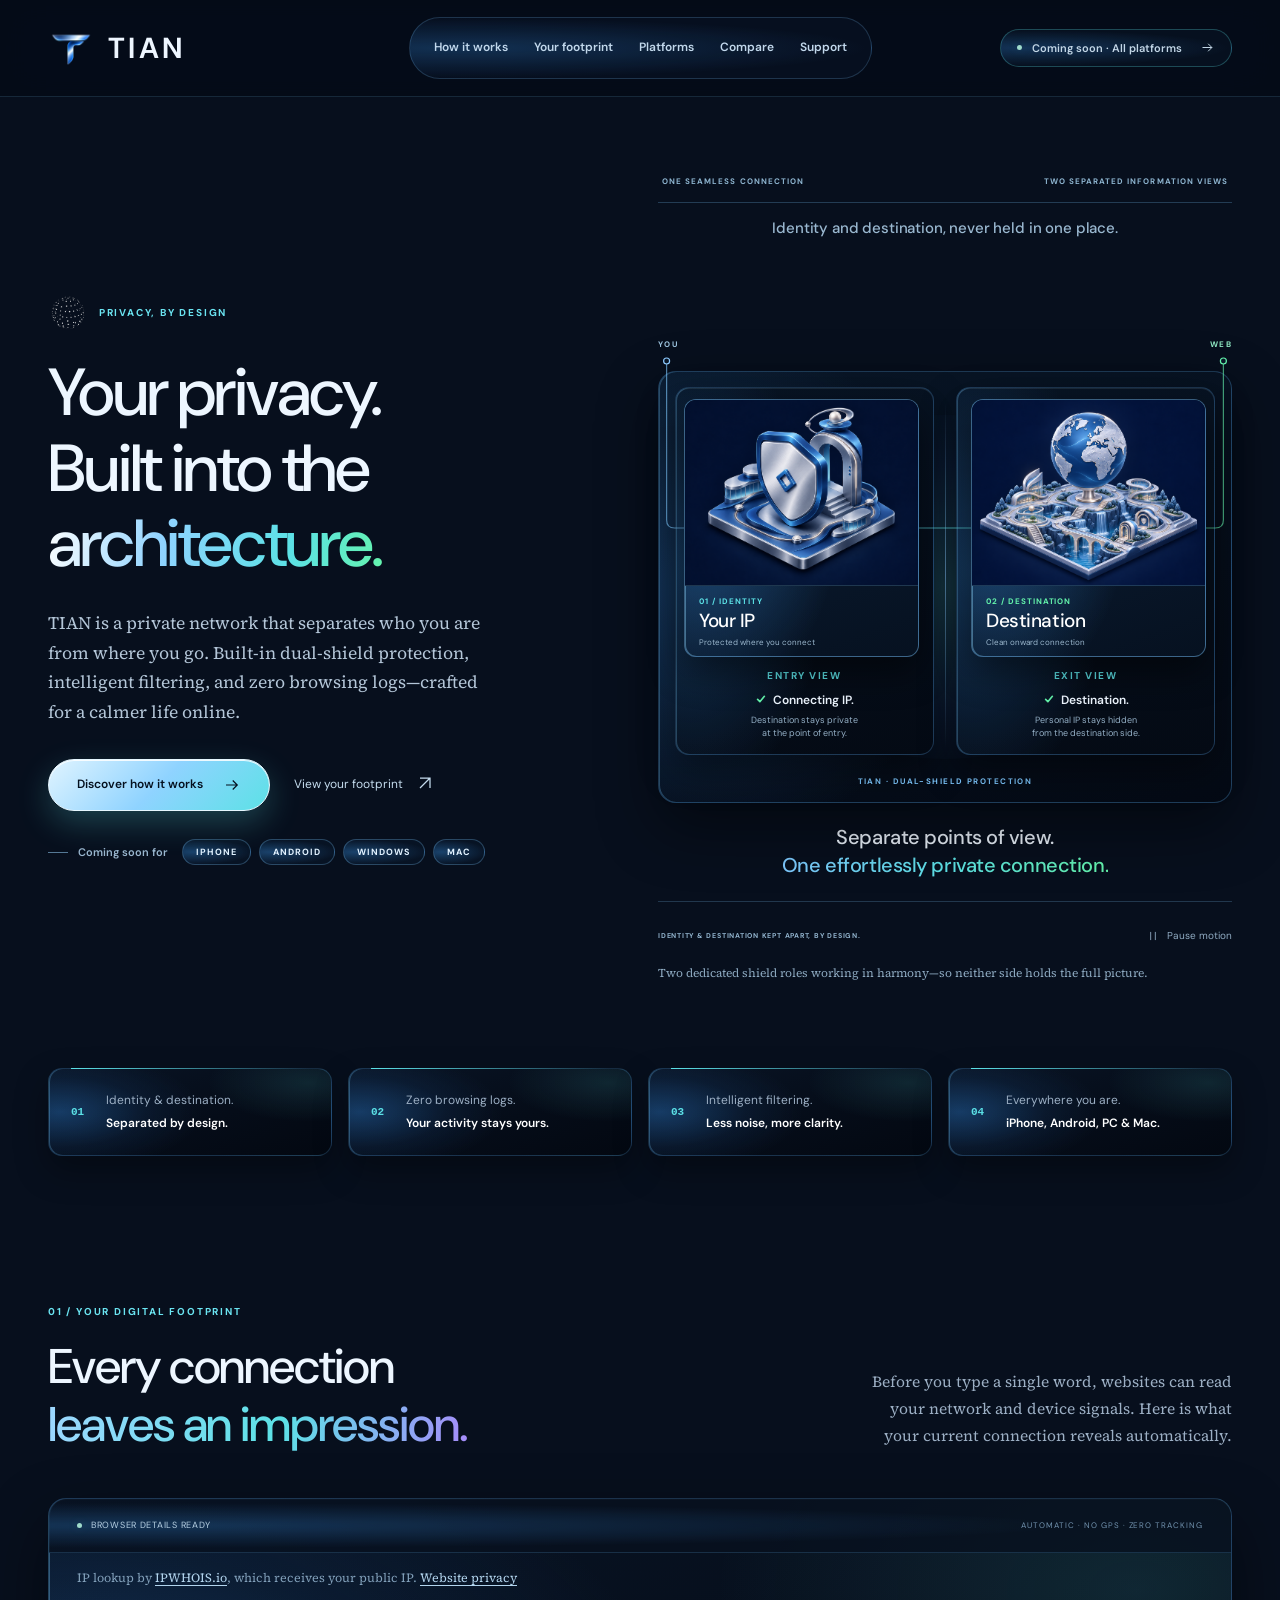
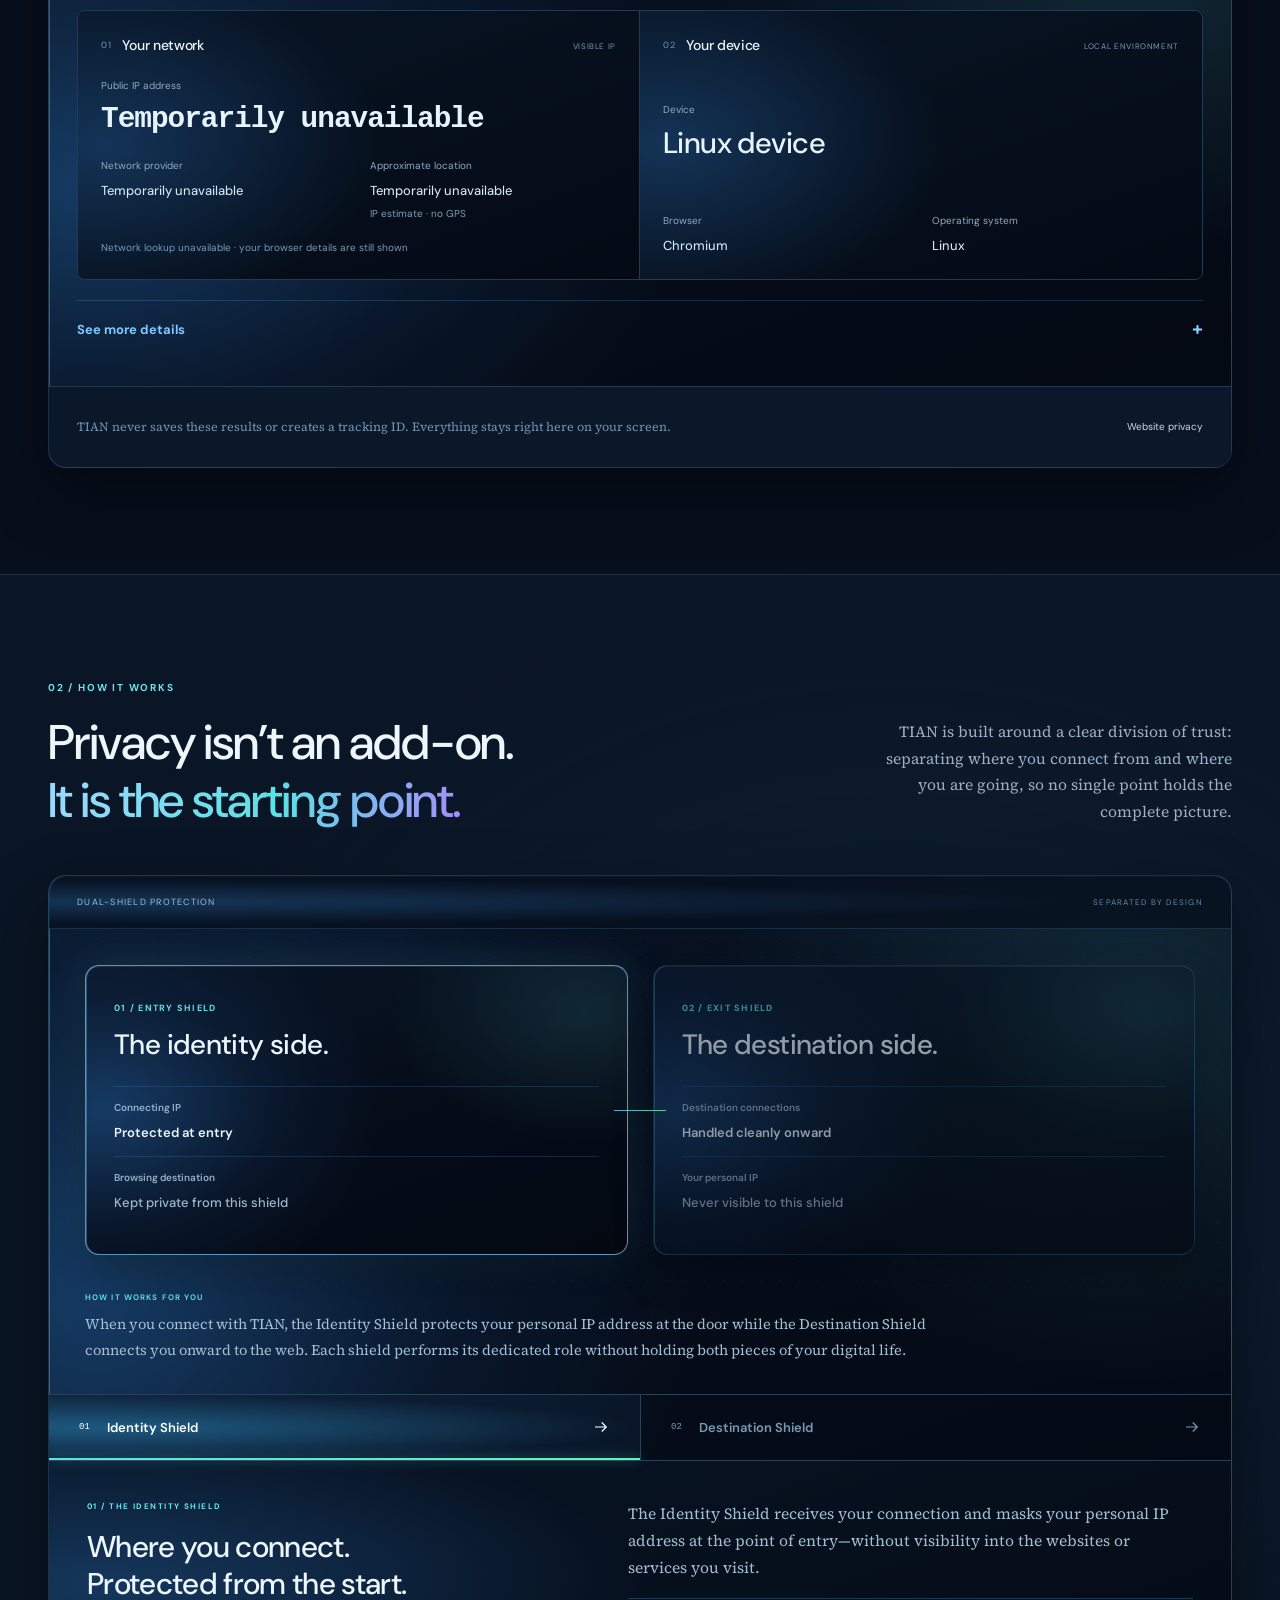
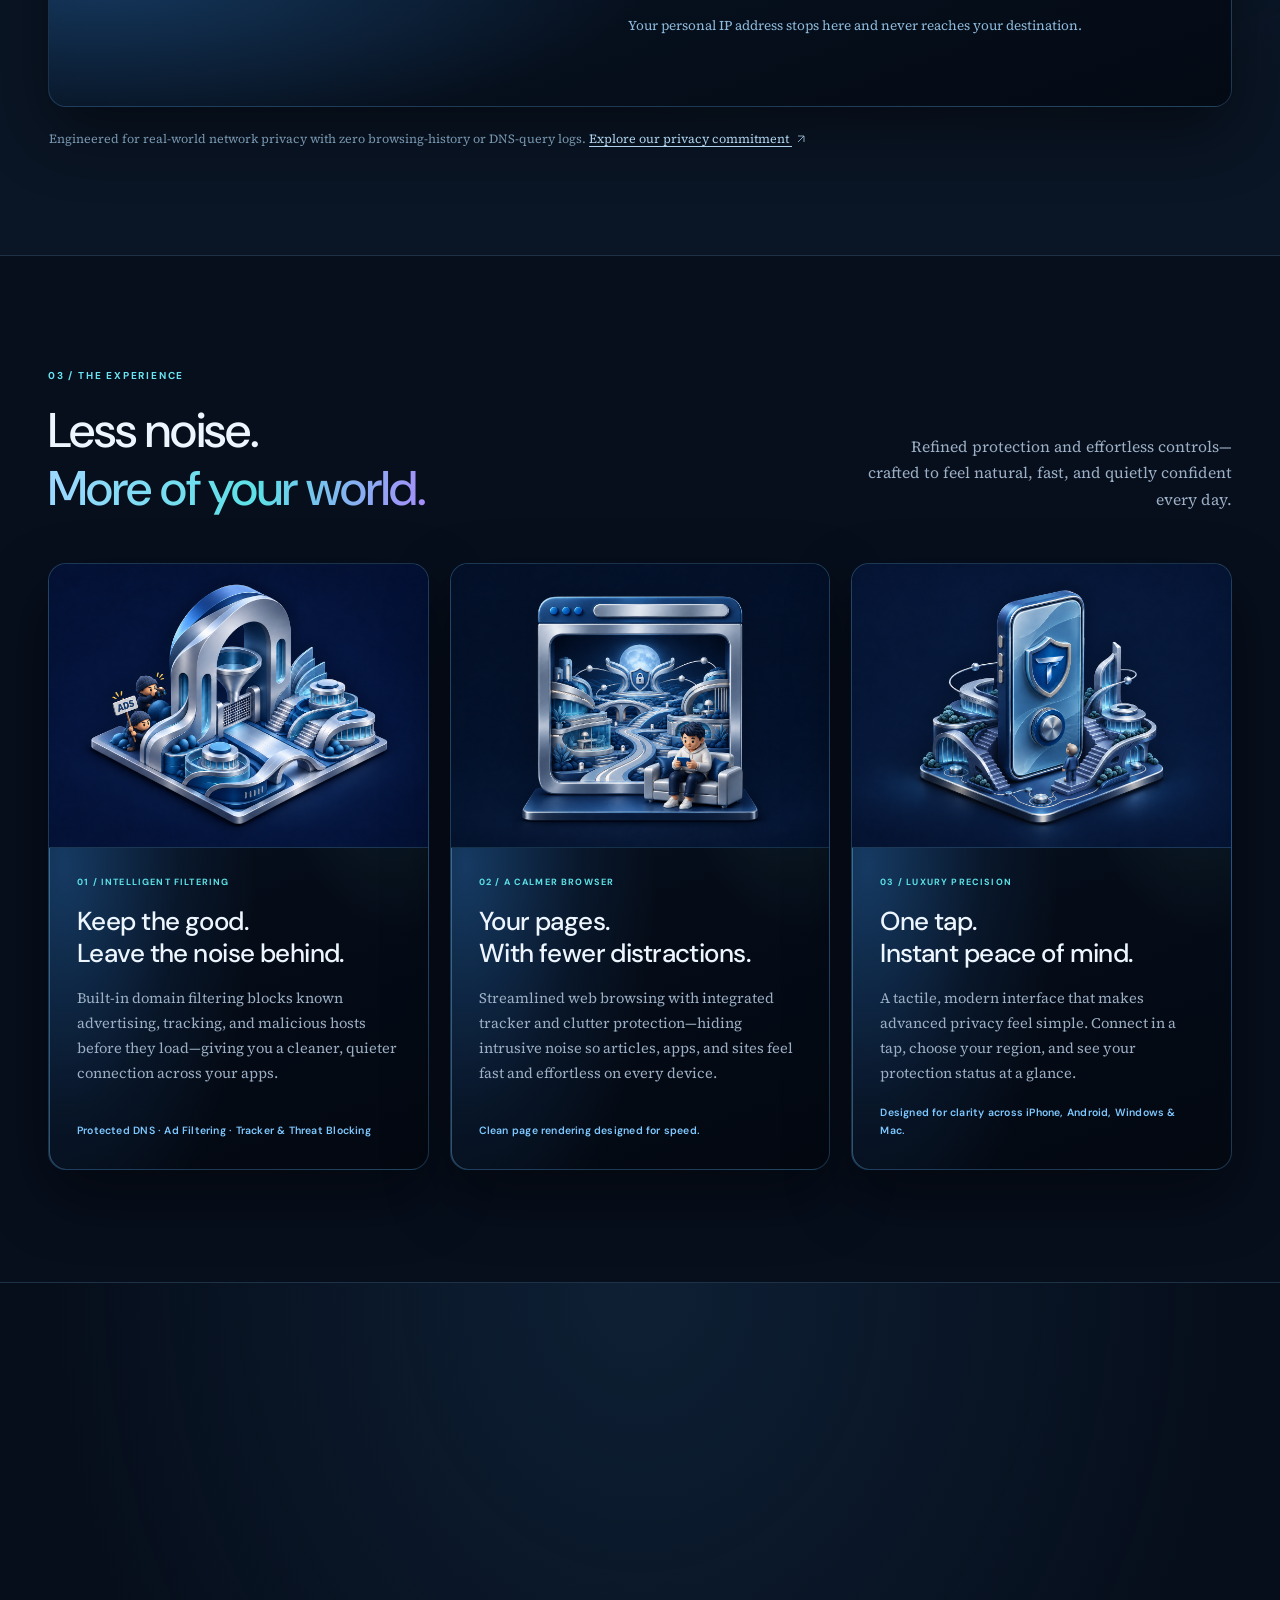
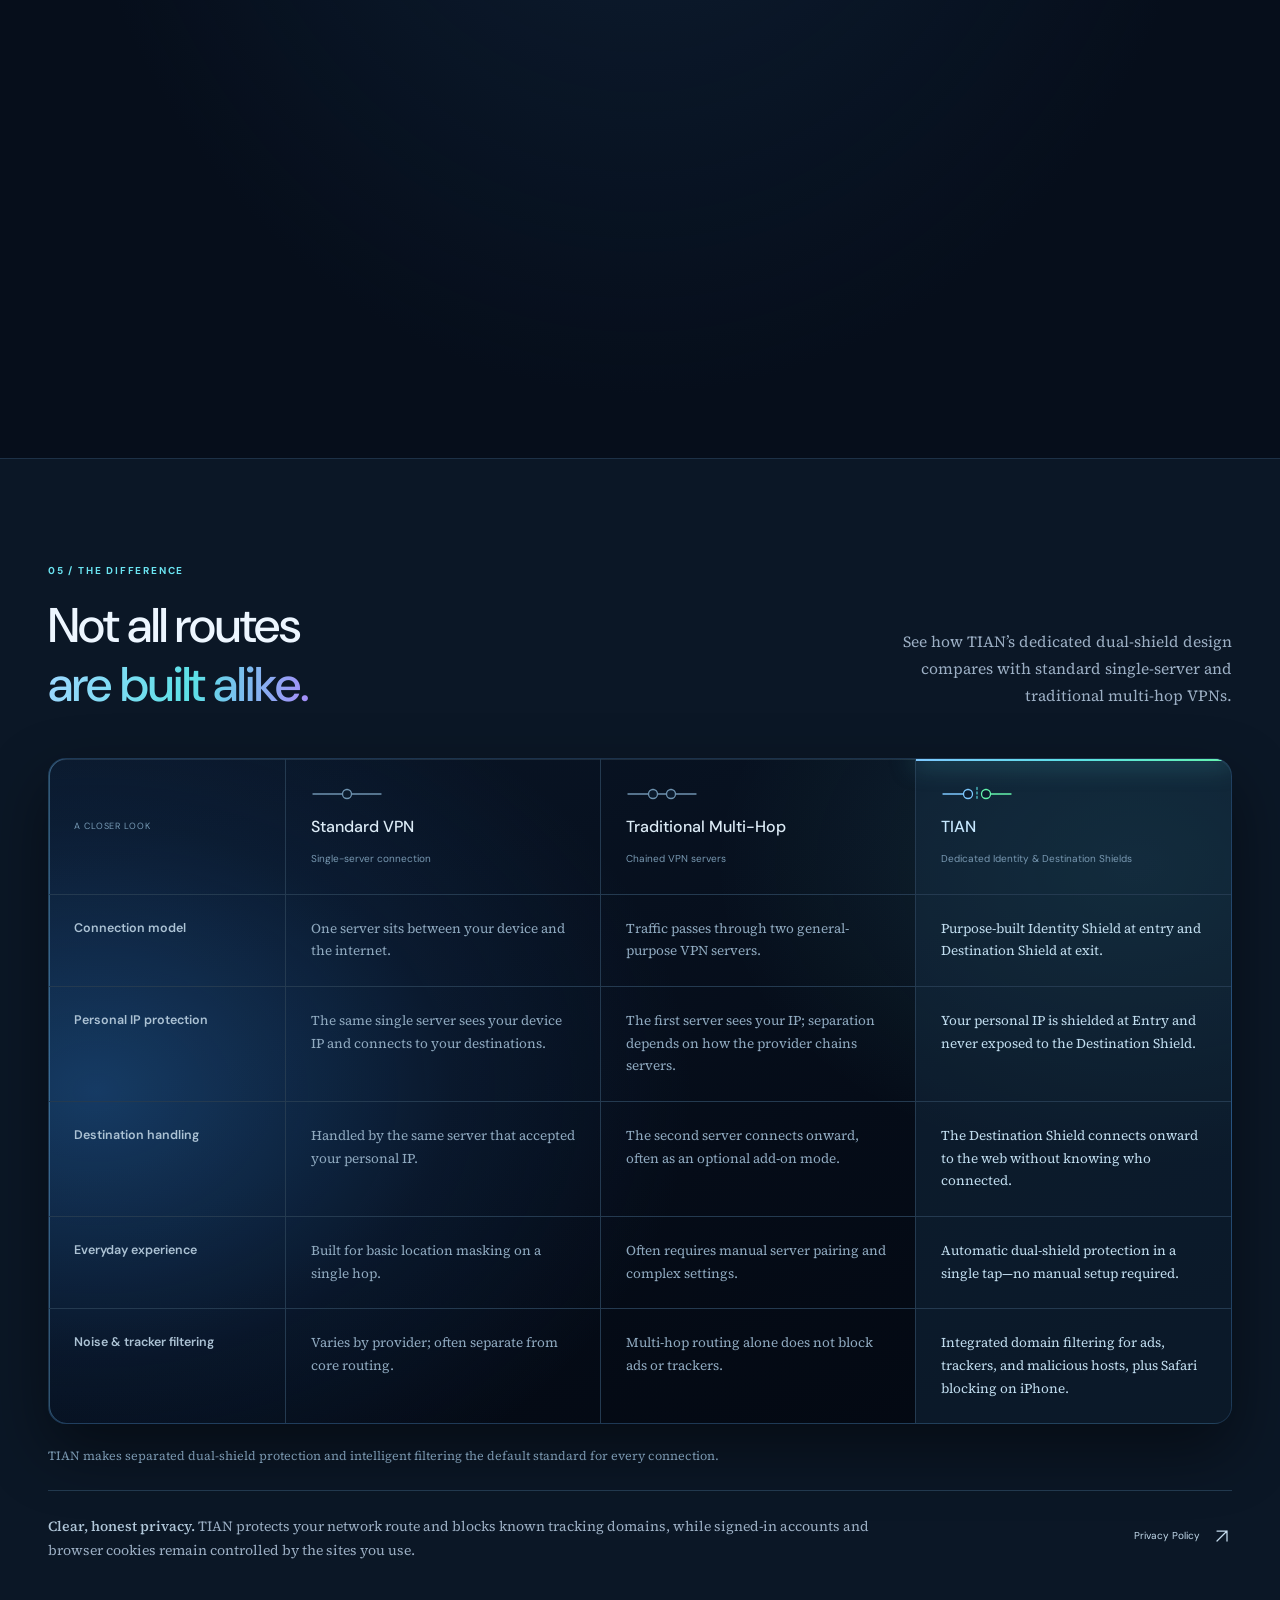
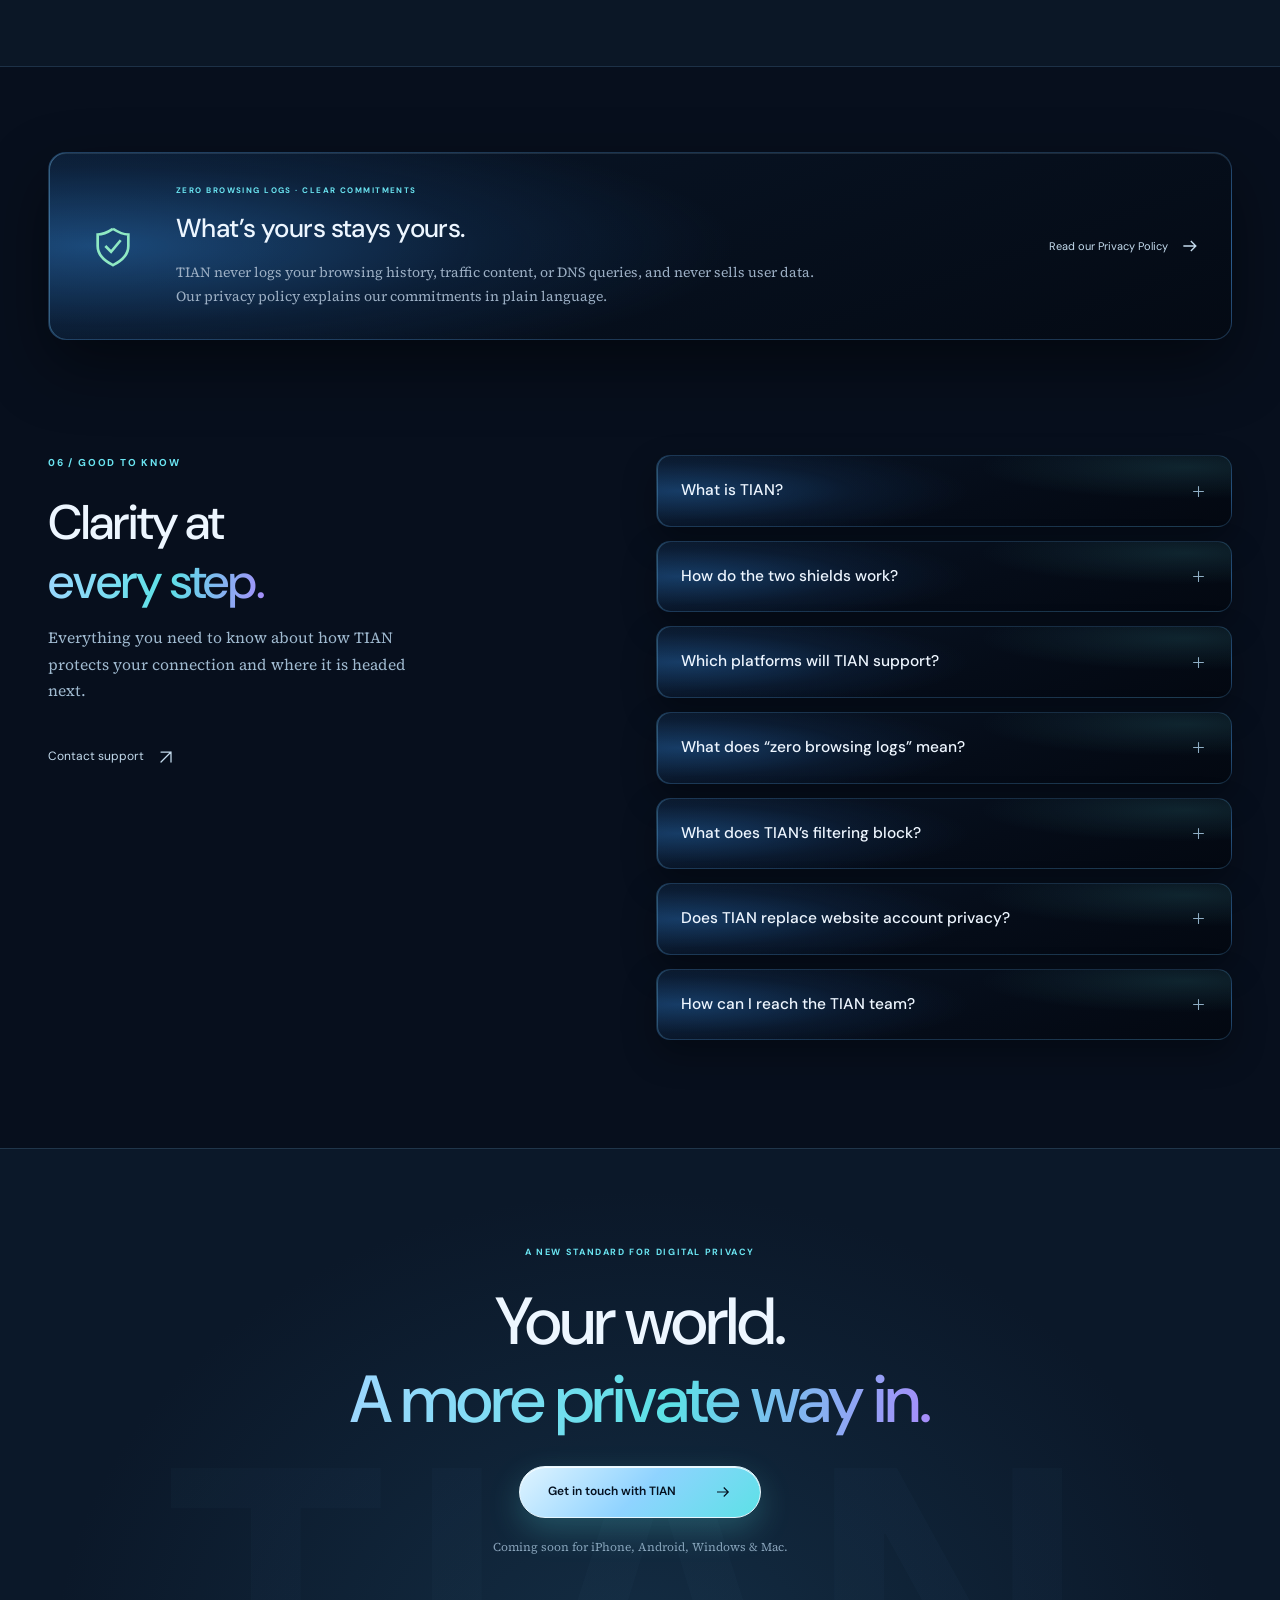
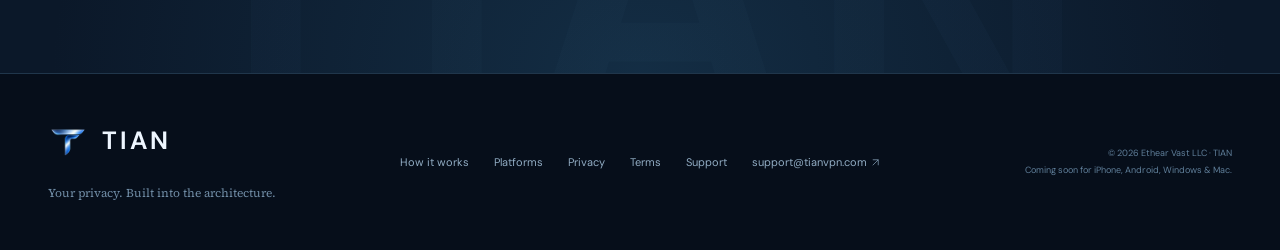
==== commit 557a5cd4: "Restore the pre-Story site and add the motion and type layer Return the homepage and pages to commit" ====
--- a/index.html
+++ b/index.html
@@ -2,21 +2,153 @@
 <html lang="en"><head>
 <link rel="icon" type="image/png" sizes="512x512" href="/favicon.png"><link rel="apple-touch-icon" sizes="180x180" href="/apple-touch-icon.png">
 <meta charset="utf-8"><meta name="viewport" content="width=device-width,initial-scale=1"><meta name="theme-color" content="#050b14">
-<title>TIAN — Your privacy. Built into the architecture.</title><link rel="preload" href="assets/fonts/inter-latin.woff2" as="font" type="font/woff2" crossorigin><meta name="description" content="TIAN is a privacy-first network that separates your identity from your destination. Coming soon for iPhone, Android, Windows, and Mac.">
-<link rel="canonical" href="https://tianvpn.com/"><link rel="stylesheet" href="premium.css?v=20261110-20"><link rel="stylesheet" href="story.css?v=20261110-20">
-<script src="app.js?v=20261110-20" defer></script><script src="solving-orb.js?v=20261110-20" defer></script><script src="story.js?v=20261110-20" defer></script>
-</head><body class="premium-home story-home"><a class="skip" href="#main">Skip to content</a>
-<header class="header"><div class="wrap header-inner"><a class="brand" href="./" aria-label="TIAN home"><span class="brand-mark"><img src="assets/tian-logo.png" alt="" class="brand-logo"></span><span>TIAN</span></a><nav class="main-nav" aria-label="Main navigation"><a href="how-it-works.html">How it works</a><a href="footprint.html">Your footprint</a><a href="platforms.html">Platforms</a><a href="compare.html">Compare</a><a href="support.html">Support</a></nav><a class="launch-status" href="platforms.html"><i aria-hidden="true"></i>Coming soon · All platforms <svg viewBox="0 0 24 24" fill="none" stroke="currentColor" stroke-width="1.6" aria-hidden="true"><path d="M4 12h15m-6-6 6 6-6 6"/></svg></a><button class="nav-toggle" type="button" aria-expanded="false" aria-controls="mobile-nav" aria-label="Open navigation"><span></span><span></span></button></div><nav id="mobile-nav" class="mobile-nav" aria-label="Mobile navigation" hidden><a href="how-it-works.html">How it works</a><a href="footprint.html">Your footprint</a><a href="platforms.html">Platforms</a><a href="compare.html">Compare</a><a href="privacy.html">Privacy</a><a href="support.html">Support</a></nav></header>
+<title>TIAN — Your privacy. Built into the architecture.</title><meta name="description" content="TIAN is a privacy-first network that separates your identity from your destination. Coming soon for iPhone, Android, Windows, and Mac.">
+<link rel="canonical" href="https://tianvpn.com/"><link rel="preload" href="assets/fonts/dm-sans-latin.woff2" as="font" type="font/woff2" crossorigin><link rel="preload" href="assets/fonts/source-serif-4-latin.woff2" as="font" type="font/woff2" crossorigin><link rel="stylesheet" href="fonts.css?v=20261110-1"><link rel="stylesheet" href="premium.css?v=20261103-2"><link rel="stylesheet" href="motion.css?v=20261110-1">
+<script src="app.js?v=20261103-2" defer></script><script src="solving-orb.js?v=20261103-2" defer></script><script src="connection-device.js?v=20261103-2" defer></script><script src="connection-network.js?v=20261103-2" defer></script><script src="connection-relays.js?v=20261103-2" defer></script><script src="connection-privacy.js?v=20261103-2" defer></script><script src="connection-details.js?v=20261103-2" defer></script><script src="motion.js?v=20261110-1" defer></script>
+</head><body class="premium-home"><a class="skip" href="#main">Skip to content</a>
+<header class="header"><div class="wrap header-inner"><a class="brand" href="./" aria-label="TIAN home"><span class="brand-mark"><img src="assets/tian-logo.png" alt="" class="brand-logo"></span><span>TIAN</span></a><nav class="main-nav" aria-label="Main navigation"><a href="#connection">How it works</a><a href="#connection-details">Your footprint</a><a href="#platforms">Platforms</a><a href="#comparison">Compare</a><a href="support.html">Support</a></nav><a class="launch-status" href="#platforms"><i aria-hidden="true"></i>Coming soon · All platforms <svg viewBox="0 0 24 24" fill="none" stroke="currentColor" stroke-width="1.6" aria-hidden="true"><path d="M4 12h15m-6-6 6 6-6 6"/></svg></a><button class="nav-toggle" type="button" aria-expanded="false" aria-controls="mobile-nav" aria-label="Open navigation"><span></span><span></span></button></div><nav id="mobile-nav" class="mobile-nav" aria-label="Mobile navigation" hidden><a href="#connection">How it works</a><a href="#connection-details">Your footprint</a><a href="#platforms">Platforms</a><a href="#comparison">Compare</a><a href="privacy.html">Privacy</a><a href="support.html">Support</a></nav></header>
 <main id="main">
-<section id="story" class="story" data-story aria-label="How a TIAN connection travels">
-<div class="story-sticky">
-<canvas class="story-canvas" aria-hidden="true"></canvas>
-<div class="story-vignette" aria-hidden="true"></div>
-<div class="story-chapters"><article class="chapter" data-side="left" data-chapter="0" aria-labelledby="chapter-0-title"><p class="eyebrow"><canvas class="solving-orb" aria-hidden="true" width="64" height="64"></canvas> PRIVACY, BY DESIGN</p><h1 id="chapter-0-title">Your privacy.<br>Built into the<br><em>architecture.</em></h1><p class="chapter-lede">TIAN is a private network that separates who you are from where you go.</p><p class="chapter-sub">Built-in dual-shield protection, intelligent filtering, and zero browsing logs—crafted for a calmer life online.</p><div class="actions"><a class="button" href="#chapter-1-title" data-story-next>Follow the connection <svg viewBox="0 0 24 24" fill="none" stroke="currentColor" stroke-width="1.6" aria-hidden="true"><path d="M4 12h15m-6-6 6 6-6 6"/></svg></a><a class="text-link" href="footprint.html">View your footprint <span aria-hidden="true"><svg class="inline-arrow" width="14" height="14" viewBox="0 0 24 24" fill="none" stroke="currentColor" stroke-width="1.5" aria-hidden="true"><path d="M6 18 18 6M6 6h12v12"/></svg></span></a></div><div class="hero-platforms" aria-label="Supported platforms coming soon"><span class="launch-note"><span class="line-mark"></span> Coming soon for</span><div class="platform-pills"><span>iPhone</span><span>Android</span><span>Windows</span><span>Mac</span></div></div></article><article class="chapter" data-side="right" data-chapter="1" aria-labelledby="chapter-1-title"><p class="eyebrow">01 / YOUR DEVICE</p><h2 id="chapter-1-title">It starts<br><span>with you.</span></h2><p>Every connection begins on your device. TIAN sends it through two separate shields, so neither side holds the full picture of who you are and where you are going.</p></article><article class="chapter" data-side="left" data-chapter="2" aria-labelledby="chapter-2-title"><p class="eyebrow">02 / ENTRY SHIELD · WHO YOU ARE</p><h2 id="chapter-2-title">Where you connect.<br><span>Protected from the start.</span></h2><p>The Identity Shield receives your connection and masks your personal IP address at the point of entry—without visibility into the websites or services you visit.</p><p class="chapter-note"><i aria-hidden="true"></i>Your personal IP address stops here and never reaches your destination.</p></article><article class="chapter" data-side="right" data-chapter="3" aria-labelledby="chapter-3-title"><p class="eyebrow">03 / TWO POINTS</p><h2 id="chapter-3-title">Two separate<br><span>views.</span></h2><p>One seamless connection, divided into two separate points of view. For your protection, the Entry shield knows who you are. The Exit shield knows where you are going. Neither holds both in one single place.</p></article><article class="chapter" data-side="left" data-chapter="4" aria-labelledby="chapter-4-title"><p class="eyebrow">04 / EXIT SHIELD · WHERE YOU GO</p><h2 id="chapter-4-title">Where you’re going.<br><span>Completely separated.</span></h2><p>The Destination Shield connects you onward to the web and applies intelligent domain filtering—without knowing your original device IP address.</p><p class="chapter-note"><i aria-hidden="true"></i>Websites see the Destination Shield address, never your personal connection.</p></article><article class="chapter" data-side="right" data-chapter="5" aria-labelledby="chapter-5-title"><p class="eyebrow">05 / THE OPEN INTERNET</p><h2 id="chapter-5-title">Then out to<br><span>the open internet.</span></h2><p>Built-in domain filtering blocks known advertising, tracking, and malicious hosts before they load—giving you a cleaner, quieter connection across your apps.</p><div class="actions"><a class="button" href="how-it-works.html">See how it works <svg viewBox="0 0 24 24" fill="none" stroke="currentColor" stroke-width="1.6" aria-hidden="true"><path d="M4 12h15m-6-6 6 6-6 6"/></svg></a><a class="text-link" href="platforms.html">Platforms &amp; availability <span aria-hidden="true"><svg class="inline-arrow" width="14" height="14" viewBox="0 0 24 24" fill="none" stroke="currentColor" stroke-width="1.5" aria-hidden="true"><path d="M6 18 18 6M6 6h12v12"/></svg></span></a></div></article></div>
-<div class="story-hud"><a class="story-skip" href="#explore">Skip<span class="skip-more"> the story</span></a><button class="motion-toggle" type="button" aria-pressed="false" hidden><svg viewBox="0 0 24 24" fill="none" stroke="currentColor" stroke-width="1.5" aria-hidden="true"><path d="M8 5v14M16 5v14"/></svg><span>Pause motion</span></button></div>
-<nav class="story-rail" aria-label="Story chapters"><button class="story-dot" type="button" aria-label="Go to: Your device"><span>Your device</span></button><button class="story-dot" type="button" aria-label="Go to: Leaving your device"><span>Leaving your device</span></button><button class="story-dot" type="button" aria-label="Go to: Entry shield"><span>Entry shield</span></button><button class="story-dot" type="button" aria-label="Go to: Two separate views"><span>Two separate views</span></button><button class="story-dot" type="button" aria-label="Go to: Exit shield"><span>Exit shield</span></button><button class="story-dot" type="button" aria-label="Go to: Open internet"><span>Open internet</span></button></nav>
-<div class="story-cue" aria-hidden="true"><span>Scroll</span><i></i></div>
+<section class="hero wrap" aria-labelledby="hero-title"><div class="hero-copy"><p class="eyebrow"><canvas class="solving-orb" aria-hidden="true" width="64" height="64"></canvas> PRIVACY, BY DESIGN</p><h1 id="hero-title">Your privacy.<br>Built into the<br><em>architecture.</em></h1><p class="hero-lede">TIAN is a private network that separates who you are from where you go. Built-in dual-shield protection, intelligent filtering, and zero browsing logs—crafted for a calmer life online.</p><div class="actions"><a class="button" href="#connection">Discover how it works <svg viewBox="0 0 24 24" fill="none" stroke="currentColor" stroke-width="1.6" aria-hidden="true"><path d="M4 12h15m-6-6 6 6-6 6"/></svg></a><a class="text-link" href="#connection-details">View your footprint <span aria-hidden="true"><svg class="inline-arrow" width="14" height="14" viewBox="0 0 24 24" fill="none" stroke="currentColor" stroke-width="1.5" aria-hidden="true"><path d="M6 18 18 6M6 6h12v12"/></svg></span></a></div><div class="hero-platforms" aria-label="Supported platforms coming soon"><span class="launch-note"><span class="line-mark"></span> Coming soon for</span><div class="platform-pills"><span>iPhone</span><span>Android</span><span>Windows</span><span>Mac</span></div></div></div>
+<div class="hero-visual information-visual">
+<figure class="information-story" aria-labelledby="information-title" aria-describedby="information-description information-caveat">
+  <figcaption id="information-title" class="story-topline"><span>ONE SEAMLESS CONNECTION</span><span>TWO SEPARATED INFORMATION VIEWS</span></figcaption>
+  <div class="information-stage">
+    <div class="story-source-label" aria-hidden="true">Identity and destination, never held in one place.</div>
+    <div class="service-frame" aria-hidden="true">
+      <div class="stage-glow"></div>
+      <span>TIAN · DUAL-SHIELD PROTECTION</span>
+    </div>
+    <div class="knowledge-well well-entry"><span class="well-label">ENTRY VIEW</span><p>Connecting IP.</p><small>Destination stays private<br>at the point of entry.</small></div>
+    <div class="knowledge-well well-exit"><span class="well-label">EXIT VIEW</span><p>Destination.</p><small>Personal IP stays hidden<br>from the destination side.</small></div>
+    <div class="information-piece identity-piece">
+      <div class="piece-picture" aria-hidden="true"><img src="assets/shield-refined.png" alt="" class="piece-emblem piece-shield-emblem" width="900" height="900"></div>
+      <div class="piece-copy"><span>01 / IDENTITY</span><strong>Your IP</strong><small>Protected where you connect</small></div>
+    </div>
+    <div class="information-piece destination-piece">
+      <div class="piece-picture" aria-hidden="true"><img src="assets/globe-refined.png" alt="" class="piece-emblem piece-globe-emblem" width="900" height="900"></div>
+      <div class="piece-copy"><span>02 / DESTINATION</span><strong>Destination</strong><small>Clean onward connection</small></div>
+    </div>
+    <div class="story-divider" aria-hidden="true"></div>
+  </div>
+  <p id="information-description" class="story-summary">Separate points of view.<br><em>One effortlessly private connection.</em></p>
+</figure>
+<div class="art-caption"><span>IDENTITY &amp; DESTINATION KEPT APART, BY DESIGN.</span><button class="motion-toggle" type="button" aria-pressed="false" hidden><svg viewBox="0 0 24 24" fill="none" stroke="currentColor" stroke-width="1.5" aria-hidden="true"><path d="M8 5v14M16 5v14"/></svg><span>Pause motion</span></button></div>
+<p id="information-caveat" class="illustration-note">Two dedicated shield roles working in harmony—so neither side holds the full picture.</p>
+</div>
+</section>
+<div class="principles wrap"><div><span>01</span><p>Identity &amp; destination.<br><strong>Separated by design.</strong></p></div><div><span>02</span><p>Zero browsing logs.<br><strong>Your activity stays yours.</strong></p></div><div><span>03</span><p>Intelligent filtering.<br><strong>Less noise, more clarity.</strong></p></div><div><span>04</span><p>Everywhere you are.<br><strong>iPhone, Android, PC &amp; Mac.</strong></p></div></div>
+<section id="connection-details" class="connection-details wrap" aria-labelledby="details-title">
+  <div class="details-heading reveal">
+    <div><p class="eyebrow">01 / YOUR DIGITAL FOOTPRINT</p><h2 id="details-title">Every connection<br><span>leaves an impression.</span></h2></div>
+    <p>Before you type a single word, websites can read your network and device signals. Here is what your current connection reveals automatically.</p>
+  </div>
+  <div class="details-card reveal">
+    <div class="details-card-top"><span class="details-badge"><i aria-hidden="true"></i><span id="details-badge">LIVE CONNECTION CHECK</span></span><span class="details-card-label">AUTOMATIC · NO GPS · ZERO TRACKING</span></div>
+    <p id="details-disclosure" class="details-disclosure">IP lookup by <a href="https://ipwhois.io/privacy" rel="noreferrer">IPWHOIS.io</a>, which receives your public IP. <a href="privacy.html#website-privacy">Website privacy</a></p>
+    <p id="details-status" hidden></p>
+    <div id="connection-results" class="connection-results" aria-busy="true">
+      <div class="connection-snapshot">
+        <div class="network-summary">
+          <div class="signal-heading"><span class="signal-index">01</span><h4>Your network</h4><span class="signal-tag">VISIBLE IP</span></div>
+          <dl class="network-details">
+            <div class="signal-ip"><dt>Public IP address</dt><dd><span id="detail-ip">Checking…</span></dd></div>
+            <div><dt>Network provider</dt><dd><span id="detail-provider">Checking…</span></dd></div>
+            <div><dt>Approximate location</dt><dd><span id="detail-location">Checking…</span><small>IP estimate · no GPS</small></dd></div>
+          </dl>
+          <p id="details-network-status" class="network-status"></p>
+        </div>
+        <div class="device-summary">
+          <div class="signal-heading"><span class="signal-index">02</span><h4>Your device</h4><span class="signal-tag">LOCAL ENVIRONMENT</span></div>
+          <dl class="device-identity"><div><dt>Device</dt><dd><span id="detail-device">Checking…</span></dd></div></dl>
+          <dl class="device-basics">
+            <div><dt>Browser</dt><dd><span id="detail-browser">Checking…</span></dd></div>
+            <div><dt>Operating system</dt><dd><span id="detail-os">Checking…</span></dd></div>
+          </dl>
+        </div>
+      </div>
+      <details class="footprint-more">
+        <summary>See more details</summary>
+      <div id="details-privacy" class="connection-privacy" data-tone="neutral" aria-labelledby="detail-privacy-label">
+        <div class="privacy-summary-heading">
+          <span class="privacy-symbol" aria-hidden="true"><svg width="26" height="26" viewBox="0 0 24 24" fill="none" stroke="currentColor" stroke-width="1.5" stroke-linecap="round" stroke-linejoin="round"><path d="M12 3c3 2 5 3 8 3v6c0 5-4 8-8 10-4-2-8-5-8-10V6c3 0 5-1 8-3Z"/><path d="M12 8v5m0 3h.01"/></svg></span>
+          <div><p class="privacy-kicker">YOUR PRIVACY SNAPSHOT</p><h4 id="detail-privacy-label">Checking your network…</h4><p id="detail-privacy-summary">Reading the connection used for this visit.</p></div>
+        </div>
+        <div hidden aria-hidden="true"><span id="detail-route"></span><span id="detail-route-note"></span><span id="detail-transport"></span><span id="detail-transport-note"></span><span id="detail-clues"></span><span id="detail-clues-note"></span><span id="detail-evidence"></span></div>
+      </div>
+        <dl class="footprint-extra">
+          <div><dt>Public IP details</dt><dd><small id="detail-ip-note"></small></dd></div>
+          <div><dt>Provider details</dt><dd><small id="detail-provider-note"></small></dd></div>
+          <div><dt>Device details</dt><dd><small id="detail-device-note"></small></dd></div>
+          <div><dt>Browser details</dt><dd><small id="detail-browser-note"></small></dd></div>
+          <div><dt>Platform details</dt><dd><small id="detail-os-note"></small></dd></div>
+          <div><dt>Network owner</dt><dd id="detail-organization">Not available</dd></div>
+          <div><dt>Network ID</dt><dd id="detail-asn">Not available</dd></div>
+          <div><dt>Network type</dt><dd id="detail-network-type">Not available</dd></div>
+        </dl>
+      <dl id="browser-details" class="browser-details">
+        <div><dt>Screen size</dt><dd><span id="detail-screen">Checking…</span><small>Browser-reported CSS pixels</small></dd></div>
+        <div><dt>Browser language</dt><dd><span id="detail-language">Checking…</span><small>Your browser's language setting</small></dd></div>
+        <div><dt>Time zone</dt><dd><span id="detail-timezone">Checking…</span><small>Device setting, separate from IP location</small></dd></div>
+      </dl>
+      <div class="details-insight"><span class="signal-index">THE PICTURE SO FAR</span><p id="details-insight"></p></div>
+      <p class="network-note">A private network or relay changes the visible IP address and network provider shown to websites. This live check updates automatically when your network changes and is never stored or logged by TIAN.</p>
+      </details>
+    </div>
+    <noscript><style>#connection-results{display:none!important}</style><p class="details-noscript">Enable JavaScript to see the automatic connection check. No lookup runs while JavaScript is disabled.</p></noscript>
+    <div class="details-footnote"><p>TIAN never saves these results or creates a tracking ID. Everything stays right here on your screen.</p><a class="text-link" href="privacy.html#website-privacy">Website privacy</a></div>
+  </div>
+</section>
+<section id="connection" class="architecture-section" aria-labelledby="architecture-title"><div class="wrap"><div class="section-heading reveal"><div><p class="eyebrow">02 / HOW IT WORKS</p><h2 id="architecture-title">Privacy isn’t an add-on.<br><span>It is the starting point.</span></h2></div><p>TIAN is built around a clear division of trust: separating where you connect from and where you are going, so no single point holds the complete picture.</p></div>
+<div class="architecture-board reveal"><div class="route-topline"><span>DUAL-SHIELD PROTECTION</span><span class="schematic-label">SEPARATED BY DESIGN</span></div>
+<div class="knowledge-comparison">
+  <div class="knowledge-card"><span class="knowledge-number">01 / ENTRY SHIELD</span><h3>The identity side.</h3><dl><div><dt>Connecting IP</dt><dd>Protected at entry</dd></div><div><dt>Browsing destination</dt><dd class="knowledge-muted">Kept private from this shield</dd></div></dl></div>
+  <div class="knowledge-card"><span class="knowledge-number">02 / EXIT SHIELD</span><h3>The destination side.</h3><dl><div><dt>Destination connections</dt><dd>Handled cleanly onward</dd></div><div><dt>Your personal IP</dt><dd class="knowledge-muted">Never visible to this shield</dd></div></dl></div>
+</div><p class="transport-caption"><span>HOW IT WORKS FOR YOU</span>When you connect with TIAN, the Identity Shield protects your personal IP address at the door while the Destination Shield connects you onward to the web. Each shield performs its dedicated role without holding both pieces of your digital life.</p>
+<div class="architecture-tabs" role="tablist" aria-label="Explore each shield role"><button id="tab-entry" role="tab" type="button" aria-selected="true" aria-controls="architecture-panel" data-shield="entry"><span>01</span> Identity Shield <svg viewBox="0 0 24 24" fill="none" stroke="currentColor" stroke-width="1.6" aria-hidden="true"><path d="M4 12h15m-6-6 6 6-6 6"/></svg></button><button id="tab-exit" role="tab" type="button" aria-selected="false" tabindex="-1" aria-controls="architecture-panel" data-shield="exit"><span>02</span> Destination Shield <svg viewBox="0 0 24 24" fill="none" stroke="currentColor" stroke-width="1.6" aria-hidden="true"><path d="M4 12h15m-6-6 6 6-6 6"/></svg></button></div>
+<div id="architecture-panel" class="architecture-panel" role="tabpanel" tabindex="0" aria-labelledby="tab-entry"><div><p class="eyebrow" id="shield-kicker">01 / THE IDENTITY SHIELD</p><h3 id="shield-title">Where you connect.<br>Protected from the start.</h3></div><div><p id="shield-description">The Identity Shield receives your connection and masks your personal IP address at the point of entry—without visibility into the websites or services you visit.</p><p class="shield-detail" id="shield-detail">Your personal IP address stops here and never reaches your destination.</p></div></div></div>
+<p class="architecture-boundary">Engineered for real-world network privacy with zero browsing-history or DNS-query logs. <a href="privacy.html#what-we-never-log">Explore our privacy commitment <svg class="inline-arrow" width="14" height="14" viewBox="0 0 24 24" fill="none" stroke="currentColor" stroke-width="1.5" aria-hidden="true"><path d="M6 18 18 6M6 6h12v12"/></svg></a></p></div></section>
+<section id="iphone" class="experience wrap" aria-labelledby="experience-title"><div class="section-heading reveal"><div><p class="eyebrow">03 / THE EXPERIENCE</p><h2 id="experience-title">Less noise.<br><span>More of your world.</span></h2></div><p>Refined protection and effortless controls—crafted to feel natural, fast, and quietly confident every day.</p></div><div class="experience-grid"><article class="feature-card feature-primary reveal"><div class="feature-art filter-art" aria-hidden="true"><img src="assets/filter-refined.png" alt="" class="clay-art" width="900" height="672" loading="lazy"></div><div class="feature-copy"><span class="feature-index">01 / INTELLIGENT FILTERING</span><h3>Keep the good.<br>Leave the noise behind.</h3><p>Built-in domain filtering blocks known advertising, tracking, and malicious hosts before they load—giving you a cleaner, quieter connection across your apps.</p><small>Protected DNS · Ad Filtering · Tracker &amp; Threat Blocking</small></div></article><article class="feature-card  reveal"><div class="feature-art safari-art" aria-hidden="true"><img src="assets/browser-refined.png" alt="" class="clay-art" width="900" height="672" loading="lazy"></div><div class="feature-copy"><span class="feature-index">02 / A CALMER BROWSER</span><h3>Your pages.<br>With fewer distractions.</h3><p>Streamlined web browsing with integrated tracker and clutter protection—hiding intrusive noise so articles, apps, and sites feel fast and effortless on every device.</p><small>Clean page rendering designed for speed.</small></div></article><article class="feature-card phone-feature reveal"><div class="feature-art phone-art" aria-hidden="true"><img src="assets/phone-refined.png" alt="" class="clay-art" width="900" height="672" loading="lazy"></div><div class="feature-copy"><span class="feature-index">03 / LUXURY PRECISION</span><h3>One tap.<br>Instant peace of mind.</h3><p>A tactile, modern interface that makes advanced privacy feel simple. Connect in a tap, choose your region, and see your protection status at a glance.</p><small>Designed for clarity across iPhone, Android, Windows &amp; Mac.</small></div></article></div></section>
+<section id="platforms" class="platforms-section" aria-labelledby="platforms-title"><div class="wrap"><div class="section-heading reveal"><div><p class="eyebrow">04 / EVERYWHERE YOU ARE</p><h2 id="platforms-title">One standard of privacy.<br><span>Every device you use.</span></h2></div><p>TIAN is coming soon to mobile and desktop—bringing the same seamless dual-shield experience to iPhone, Android, Windows, and Mac.</p></div>
+<div class="platforms-grid">
+  <article class="platform-card reveal">
+    <div class="platform-icon" aria-hidden="true"><svg viewBox="0 0 24 24" fill="none" stroke="currentColor" stroke-width="1.5" stroke-linecap="round" stroke-linejoin="round"><rect x="6" y="2" width="12" height="20" rx="3"/><path d="M10 5h4M12 18h.01"/></svg></div>
+    <span class="platform-badge"><i aria-hidden="true"></i>COMING SOON</span>
+    <h3>iPhone</h3>
+    <p>Native iOS experience with one-tap dual-shield protection, smart domain filtering, and Safari content blocking.</p>
+    <span class="platform-meta">iOS</span>
+  </article>
+  <article class="platform-card reveal">
+    <div class="platform-icon" aria-hidden="true"><svg viewBox="0 0 24 24" fill="none" stroke="currentColor" stroke-width="1.5" stroke-linecap="round" stroke-linejoin="round"><path d="M5 16V10a7 7 0 0 1 14 0v6a2 2 0 0 1-2 2H7a2 2 0 0 1-2-2Z"/><path d="m8 3 1.5 2.5M16 3l-1.5 2.5M9 10h.01M15 10h.01M9 18v3M15 18v3"/></svg></div>
+    <span class="platform-badge"><i aria-hidden="true"></i>COMING SOON</span>
+    <h3>Android</h3>
+    <p>Fast, battery-conscious protection and always-on network privacy tailored for modern Android devices.</p>
+    <span class="platform-meta">Android</span>
+  </article>
+  <article class="platform-card reveal">
+    <div class="platform-icon" aria-hidden="true"><svg viewBox="0 0 24 24" fill="none" stroke="currentColor" stroke-width="1.5" stroke-linecap="round" stroke-linejoin="round"><rect x="3" y="3" width="8" height="8" rx="1.5"/><rect x="13" y="3" width="8" height="8" rx="1.5"/><rect x="3" y="13" width="8" height="8" rx="1.5"/><rect x="13" y="13" width="8" height="8" rx="1.5"/></svg></div>
+    <span class="platform-badge"><i aria-hidden="true"></i>COMING SOON</span>
+    <h3>Windows</h3>
+    <p>Clean, lightweight desktop protection engineered to keep your work and everyday browsing private on PC.</p>
+    <span class="platform-meta">Windows</span>
+  </article>
+  <article class="platform-card reveal">
+    <div class="platform-icon" aria-hidden="true"><svg viewBox="0 0 24 24" fill="none" stroke="currentColor" stroke-width="1.5" stroke-linecap="round" stroke-linejoin="round"><rect x="3" y="4" width="18" height="12" rx="2"/><path d="M2 20h20M9 16l-1 4M15 16l1 4"/></svg></div>
+    <span class="platform-badge"><i aria-hidden="true"></i>COMING SOON</span>
+    <h3>Mac</h3>
+    <p>Effortless menu-bar control, instant region switching, and native performance crafted for macOS.</p>
+    <span class="platform-meta">macOS</span>
+  </article>
+</div></div></section>
+<section id="comparison" class="comparison-section" aria-labelledby="comparison-title"><div class="wrap"><div class="section-heading reveal"><div><p class="eyebrow">05 / THE DIFFERENCE</p><h2 id="comparison-title">Not all routes<br><span>are built alike.</span></h2></div><p>See how TIAN’s dedicated dual-shield design compares with standard single-server and traditional multi-hop VPNs.</p></div><div class="comparison-table-wrap"><table class="comparison-table" role="table" aria-describedby="comparison-note"><caption>TIAN, standard single-hop VPNs, and traditional multi-hop VPN designs</caption><thead role="rowgroup"><tr role="row"><th role="columnheader" scope="col">A closer look</th><th role="columnheader" scope="col" id="compare-standard">Standard VPN<small>Single-server connection</small></th><th role="columnheader" scope="col" id="compare-double">Traditional Multi-Hop<small>Chained VPN servers</small></th><th role="columnheader" scope="col" id="compare-tian" class="compare-tian">TIAN<small>Dedicated Identity &amp; Destination Shields</small></th></tr></thead><tbody role="rowgroup"><tr role="row"><th role="rowheader" scope="row" id="compare-row-route">Connection model</th><td role="cell" headers="compare-standard compare-row-route" data-label="Standard VPN" class="compare-standard">One server sits between your device and the internet.</td><td role="cell" headers="compare-double compare-row-route" data-label="Traditional Multi-Hop" class="compare-double">Traffic passes through two general-purpose VPN servers.</td><td role="cell" headers="compare-tian compare-row-route" data-label="TIAN" class="compare-tian">Purpose-built Identity Shield at entry and Destination Shield at exit.</td></tr><tr role="row"><th role="rowheader" scope="row" id="compare-row-device">Personal IP protection</th><td role="cell" headers="compare-standard compare-row-device" data-label="Standard VPN" class="compare-standard">The same single server sees your device IP and connects to your destinations.</td><td role="cell" headers="compare-double compare-row-device" data-label="Traditional Multi-Hop" class="compare-double">The first server sees your IP; separation depends on how the provider chains servers.</td><td role="cell" headers="compare-tian compare-row-device" data-label="TIAN" class="compare-tian">Your personal IP is shielded at Entry and never exposed to the Destination Shield.</td></tr><tr role="row"><th role="rowheader" scope="row" id="compare-row-destination">Destination handling</th><td role="cell" headers="compare-standard compare-row-destination" data-label="Standard VPN" class="compare-standard">Handled by the same server that accepted your personal IP.</td><td role="cell" headers="compare-double compare-row-destination" data-label="Traditional Multi-Hop" class="compare-double">The second server connects onward, often as an optional add-on mode.</td><td role="cell" headers="compare-tian compare-row-destination" data-label="TIAN" class="compare-tian">The Destination Shield connects onward to the web without knowing who connected.</td></tr><tr role="row"><th role="rowheader" scope="row" id="compare-row-design">Everyday experience</th><td role="cell" headers="compare-standard compare-row-design" data-label="Standard VPN" class="compare-standard">Built for basic location masking on a single hop.</td><td role="cell" headers="compare-double compare-row-design" data-label="Traditional Multi-Hop" class="compare-double">Often requires manual server pairing and complex settings.</td><td role="cell" headers="compare-tian compare-row-design" data-label="TIAN" class="compare-tian">Automatic dual-shield protection in a single tap—no manual setup required.</td></tr><tr role="row"><th role="rowheader" scope="row" id="compare-row-filtering">Noise &amp; tracker filtering</th><td role="cell" headers="compare-standard compare-row-filtering" data-label="Standard VPN" class="compare-standard">Varies by provider; often separate from core routing.</td><td role="cell" headers="compare-double compare-row-filtering" data-label="Traditional Multi-Hop" class="compare-double">Multi-hop routing alone does not block ads or trackers.</td><td role="cell" headers="compare-tian compare-row-filtering" data-label="TIAN" class="compare-tian">Integrated domain filtering for ads, trackers, and malicious hosts, plus Safari blocking on iPhone.</td></tr></tbody></table></div><p id="comparison-note" class="comparison-note">TIAN makes separated dual-shield protection and intelligent filtering the default standard for every connection.</p><div class="comparison-context"><p><strong>Clear, honest privacy.</strong> TIAN protects your network route and blocks known tracking domains, while signed-in accounts and browser cookies remain controlled by the sites you use.</p><a class="text-link" href="privacy.html#what-we-never-log">Privacy Policy <svg class="icon" width="16" height="16" viewBox="0 0 24 24" fill="none" stroke="currentColor" stroke-width="1.5" stroke-linecap="round" stroke-linejoin="round" aria-hidden="true"><path d="M6 18 18 6M6 6h12v12"/></svg></a></div></div></section>
+<section class="privacy-promise wrap reveal" aria-labelledby="promise-title"><span class="promise-icon"><svg viewBox="0 0 24 24" fill="none" stroke="currentColor" stroke-width="1.4" aria-hidden="true"><path d="M12 3c3 2 5 3 8 3v6c0 5-4 8-8 10-4-2-8-5-8-10V6c3 0 5-1 8-3Z"/><path d="m8 12 3 3 5-6"/></svg></span><div><p class="eyebrow">ZERO BROWSING LOGS · CLEAR COMMITMENTS</p><h2 id="promise-title">What’s yours stays yours.</h2><p>TIAN never logs your browsing history, traffic content, or DNS queries, and never sells user data. Our privacy policy explains our commitments in plain language.</p></div><a class="text-link" href="privacy.html#what-we-never-log">Read our Privacy Policy <svg viewBox="0 0 24 24" fill="none" stroke="currentColor" stroke-width="1.6" aria-hidden="true"><path d="M4 12h15m-6-6 6 6-6 6"/></svg></a></section>
+<section id="questions" class="faq wrap" aria-labelledby="faq-title"><div class="faq-heading reveal"><p class="eyebrow">06 / GOOD TO KNOW</p><h2 id="faq-title">Clarity at<br><span>every step.</span></h2><p class="faq-lead">Everything you need to know about how TIAN protects your connection and where it is headed next.</p><a class="text-link" href="support.html">Contact support <svg class="icon " width="24" height="24" viewBox="0 0 24 24" fill="none" stroke="currentColor" stroke-width="1.5" stroke-linecap="round" stroke-linejoin="round" aria-hidden="true"><path d="M6 18 18 6M6 6h12v12"/></svg></a></div><div class="questions">
+<details><summary>What is TIAN? <svg class="icon " width="24" height="24" viewBox="0 0 24 24" fill="none" stroke="currentColor" stroke-width="1.5" stroke-linecap="round" stroke-linejoin="round" aria-hidden="true"><path d="M12 5v14M5 12h14"/></svg></summary><p>TIAN is a privacy-first network built around a dual-shield design that separates your connecting identity from your browsing destination—combining seamless privacy routing with intelligent ad and tracker filtering.</p></details>
+<details><summary>How do the two shields work? <svg class="icon " width="24" height="24" viewBox="0 0 24 24" fill="none" stroke="currentColor" stroke-width="1.5" stroke-linecap="round" stroke-linejoin="round" aria-hidden="true"><path d="M12 5v14M5 12h14"/></svg></summary><p>Entry handles the device-facing connection and shields your personal IP address. Exit handles connections onward to the internet without seeing your original device IP. This separates the information each shield needs for its role.</p></details>
+<details><summary>Which platforms will TIAN support? <svg class="icon " width="24" height="24" viewBox="0 0 24 24" fill="none" stroke="currentColor" stroke-width="1.5" stroke-linecap="round" stroke-linejoin="round" aria-hidden="true"><path d="M12 5v14M5 12h14"/></svg></summary><p>TIAN is coming soon for iPhone, Android, Windows, and Mac. Release announcements and download links will be published right here as each platform launches.</p></details>
+<details><summary>What does “zero browsing logs” mean? <svg class="icon " width="24" height="24" viewBox="0 0 24 24" fill="none" stroke="currentColor" stroke-width="1.5" stroke-linecap="round" stroke-linejoin="round" aria-hidden="true"><path d="M12 5v14M5 12h14"/></svg></summary><p>TIAN never records or stores your browsing history, visited websites, traffic content, or individual DNS queries. Read our <a href="privacy.html#what-we-never-log">Privacy Policy</a> for full details.</p></details>
+<details><summary>What does TIAN’s filtering block? <svg class="icon " width="24" height="24" viewBox="0 0 24 24" fill="none" stroke="currentColor" stroke-width="1.5" stroke-linecap="round" stroke-linejoin="round" aria-hidden="true"><path d="M12 5v14M5 12h14"/></svg></summary><p>Built-in filter lists block connections to known advertising, tracking, and malicious domains across your connection, alongside optional Safari page-level content blocking on iPhone.</p></details>
+<details><summary>Does TIAN replace website account privacy? <svg class="icon " width="24" height="24" viewBox="0 0 24 24" fill="none" stroke="currentColor" stroke-width="1.5" stroke-linecap="round" stroke-linejoin="round" aria-hidden="true"><path d="M12 5v14M5 12h14"/></svg></summary><p>TIAN protects your network connection and masks your personal IP address from the websites you visit. When you sign into an account or accept cookies on a website, that site can still recognize your account activity.</p></details>
+<details><summary>How can I reach the TIAN team? <svg class="icon " width="24" height="24" viewBox="0 0 24 24" fill="none" stroke="currentColor" stroke-width="1.5" stroke-linecap="round" stroke-linejoin="round" aria-hidden="true"><path d="M12 5v14M5 12h14"/></svg></summary><p>You can reach us anytime at <a href="mailto:support@tianvpn.com">support@tianvpn.com</a> or through our <a href="support.html">Support page</a>.</p></details>
 </div></section>
-<section id="explore" class="explore wrap" aria-labelledby="explore-title"><div class="section-heading"><div><p class="eyebrow">EXPLORE TIAN</p><h2 id="explore-title">Go deeper.<br><span>One topic at a time.</span></h2></div><p>Each page opens on its own, so you can read, check and compare at your own pace.</p></div><div class="explore-grid"><a class="explore-card" href="how-it-works.html"><span class="explore-index">01</span><h3>How it works</h3><p>Meet the Identity Shield and the Destination Shield, and what each can and cannot see.</p><span class="explore-go">Open <svg viewBox="0 0 24 24" fill="none" stroke="currentColor" stroke-width="1.6" aria-hidden="true"><path d="M4 12h15m-6-6 6 6-6 6"/></svg></span></a><a class="explore-card" href="footprint.html"><span class="explore-index">02</span><h3>Your footprint</h3><p>See what any website can read about your network and device, right now.</p><span class="explore-go">Open <svg viewBox="0 0 24 24" fill="none" stroke="currentColor" stroke-width="1.6" aria-hidden="true"><path d="M4 12h15m-6-6 6 6-6 6"/></svg></span></a><a class="explore-card" href="platforms.html"><span class="explore-index">03</span><h3>Platforms</h3><p>iPhone, Android, Windows and Mac. Coming soon.</p><span class="explore-go">Open <svg viewBox="0 0 24 24" fill="none" stroke="currentColor" stroke-width="1.6" aria-hidden="true"><path d="M4 12h15m-6-6 6 6-6 6"/></svg></span></a><a class="explore-card" href="compare.html"><span class="explore-index">04</span><h3>Compare</h3><p>TIAN next to single-server and multi-hop VPN designs, plus common questions.</p><span class="explore-go">Open <svg viewBox="0 0 24 24" fill="none" stroke="currentColor" stroke-width="1.6" aria-hidden="true"><path d="M4 12h15m-6-6 6 6-6 6"/></svg></span></a></div></section>
 <section class="closing"><div class="wrap"><p class="eyebrow">A NEW STANDARD FOR DIGITAL PRIVACY</p><h2>Your world.<br><span>A more private way in.</span></h2><a class="button" href="support.html">Get in touch with TIAN <svg viewBox="0 0 24 24" fill="none" stroke="currentColor" stroke-width="1.6" aria-hidden="true"><path d="M4 12h15m-6-6 6 6-6 6"/></svg></a><p class="closing-note">Coming soon for iPhone, Android, Windows &amp; Mac.</p></div><span class="closing-watermark" aria-hidden="true">TIAN</span></section>
-</main><footer class="footer"><div class="wrap footer-inner"><div><a class="brand" href="./" aria-label="TIAN home"><span class="brand-mark"><img src="assets/tian-logo.png" alt="" class="brand-logo"></span>TIAN</a><p>Your privacy. Built into the architecture.</p></div><nav aria-label="Footer navigation"><a href="how-it-works.html">How it works</a><a href="footprint.html">Your footprint</a><a href="platforms.html">Platforms</a><a href="compare.html">Compare</a><a href="privacy.html">Privacy</a><a href="terms.html">Terms</a><a href="support.html">Support</a><a href="mailto:support@tianvpn.com">support@tianvpn.com <svg class="inline-arrow" width="14" height="14" viewBox="0 0 24 24" fill="none" stroke="currentColor" stroke-width="1.5" aria-hidden="true"><path d="M6 18 18 6M6 6h12v12"/></svg></a></nav><p class="copyright">© 2026 Ethear Vast LLC · TIAN<br>Coming soon for iPhone, Android, Windows &amp; Mac.</p></div></footer></body></html>
+</main><footer class="footer"><div class="wrap footer-inner"><div><a class="brand" href="./" aria-label="TIAN home"><span class="brand-mark"><img src="assets/tian-logo.png" alt="" class="brand-logo"></span>TIAN</a><p>Your privacy. Built into the architecture.</p></div><nav aria-label="Footer navigation"><a href="#connection">How it works</a><a href="#platforms">Platforms</a><a href="privacy.html">Privacy</a><a href="terms.html">Terms</a><a href="support.html">Support</a><a href="mailto:support@tianvpn.com">support@tianvpn.com <svg class="inline-arrow" width="14" height="14" viewBox="0 0 24 24" fill="none" stroke="currentColor" stroke-width="1.5" aria-hidden="true"><path d="M6 18 18 6M6 6h12v12"/></svg></a></nav><p class="copyright">© 2026 Ethear Vast LLC · TIAN<br>Coming soon for iPhone, Android, Windows &amp; Mac.</p></div></footer></body></html>
--- a/fonts.css
+++ b/fonts.css
@@ -0,0 +1,11 @@
+/* TIAN fonts, shared by every page.
+   Styrene (headlines, interface) and Tiempos (reading) are named first for visitors who have them. They are licensed
+   fonts and are not shipped here. DM Sans and Source Serif 4 are served from this site as the stand-ins, under the
+   SIL Open Font License (texts in licenses/DMSans-OFL.txt and licenses/SourceSerif4-OFL.txt).
+   Nothing is loaded from another host. */
+@font-face{font-family:"DM Sans";src:url("assets/fonts/dm-sans-latin.woff2") format("woff2");font-weight:100 1000;font-style:normal;font-display:swap;unicode-range:U+0000-00FF,U+0131,U+0152-0153,U+02BB-02BC,U+02C6,U+02DA,U+02DC,U+0304,U+0308,U+0329,U+2000-206F,U+20AC,U+2122,U+2191,U+2193,U+2212,U+2215,U+FEFF,U+FFFD}
+@font-face{font-family:"Source Serif 4";src:url("assets/fonts/source-serif-4-latin.woff2") format("woff2");font-weight:200 900;font-style:normal;font-display:swap;unicode-range:U+0000-00FF,U+0131,U+0152-0153,U+02BB-02BC,U+02C6,U+02DA,U+02DC,U+0304,U+0308,U+0329,U+2000-206F,U+20AC,U+2122,U+2191,U+2193,U+2212,U+2215,U+FEFF,U+FFFD}
+:root{
+  --tian-display:"Styrene B","Styrene A","DM Sans",-apple-system,BlinkMacSystemFont,"Segoe UI",sans-serif;
+  --tian-serif:"Tiempos Text","Tiempos","Source Serif 4",Georgia,"Times New Roman",serif;
+}
--- a/premium.css
+++ b/premium.css
@@ -3,7 +3,7 @@
 *{box-sizing:border-box}html{scroll-behavior:smooth;scroll-padding-top:106px}body{margin:0;background:var(--bg);color:var(--text);font:15px/1.65 -apple-system,BlinkMacSystemFont,"Segoe UI",sans-serif;-webkit-font-smoothing:antialiased}button,a{-webkit-tap-highlight-color:transparent}button,input{font:inherit}button{color:inherit}a{color:inherit;text-decoration:none}button,a,summary{touch-action:manipulation}button{cursor:pointer}button:disabled{cursor:wait}svg{vertical-align:middle;flex-shrink:0}button svg,.button svg,.text-link svg{width:20px;height:20px}p,h1,h2,h3,h4{margin:0}p{color:var(--muted)}a:focus-visible,button:focus-visible,summary:focus-visible,[tabindex]:focus-visible{outline:2px solid var(--blue);outline-offset:6px;border-radius:4px}::selection{background:#70baff;color:#061222}[hidden]{display:none!important}.wrap{width:min(1240px,calc(100% - 96px));margin-inline:auto}.skip{position:fixed;top:8px;left:8px;transform:translateY(-160%);z-index:100;padding:12px 20px;background:var(--blue);color:var(--bg)}.skip:focus{transform:none}
 .header{position:relative;z-index:20;border-bottom:1px solid #14253b;background:#070f1de8}.header-inner{height:96px;display:flex;align-items:center;gap:40px;justify-content:space-between}.brand{display:inline-flex;align-items:center;gap:14px;font-size:29px;font-weight:650;letter-spacing:.12em;color:#eef6ff;line-height:1}.brand-mark svg{width:31px;height:34px;color:#b5e4ff}.main-nav{display:flex;align-items:center;gap:31px;margin-left:auto;margin-right:auto}.main-nav a{font-size:12px;color:#aabed0;position:relative}.main-nav a:after{content:"";position:absolute;bottom:-8px;left:0;width:100%;height:1px;background:var(--blue);transform:scaleX(0);transform-origin:left;transition:transform .25s}.main-nav a:hover{color:white}.main-nav a:hover:after{transform:scaleX(1)}.launch-status{display:flex;align-items:center;gap:10px;font-size:11px;white-space:nowrap;color:#c3d6e6;padding:10px 0}.launch-status i,.details-badge i{height:5px;width:5px;background:#9fdbcb;border-radius:50%;box-shadow:0 0 12px #7ae6c233}.launch-status svg{width:15px;height:15px;margin-left:8px}.nav-toggle{display:none;background:transparent;border:0;width:42px;height:42px;padding:10px}.nav-toggle span{display:block;height:1px;background:#d2e9f7;margin:6px 0;transition:transform .2s}.mobile-nav{padding:12px 24px 24px;border-top:1px solid var(--line)}.mobile-nav a{display:block;padding:11px 0;color:var(--muted)}
 .eyebrow{font:10px/1.6 var(--mono);letter-spacing:.17em;color:#a4d2ef;margin-bottom:25px}.tiny-spark{font:18px/1 sans-serif;display:inline-block;margin-right:9px;color:#acdeff}.hero{display:grid;grid-template-columns:1fr 1fr;align-items:center;gap:0;padding-block:82px 56px;min-height:690px;position:relative}.hero-copy{z-index:2}.hero h1{font-size:clamp(55px,5.65vw,82px);font-weight:460;line-height:1.055;letter-spacing:-.065em;max-width:650px}.hero h1 em{font-style:normal;background:linear-gradient(100deg,#e0f2ff 5%,#9dd6ff 60%,#6ca5e0);-webkit-background-clip:text;background-clip:text;color:transparent}.hero-lede{font-size:16px;line-height:1.9;max-width:410px;margin-top:29px;color:#a4b9cd}.actions{display:flex;align-items:center;gap:24px;flex-wrap:wrap;margin-top:31px}.button{display:inline-flex;align-items:center;justify-content:center;gap:20px;padding:16px 23px;background:#c0e5ff;color:#0b1d32;border:1px solid #d4edff;border-radius:5px;font-size:12px;font-weight:620;box-shadow:0 0 30px #79bfff0b;transition:background .2s,transform .2s,box-shadow .2s}.button:hover{background:#e4f4ff;transform:translateY(-2px);box-shadow:0 5px 25px #66acdd20}.button svg{width:18px;height:18px}.text-link{display:inline-flex;align-items:center;gap:12px;font-size:12px;color:#c5dcee;line-height:1.6}.text-link:hover{color:#fff}.text-link svg,.text-link span{transition:transform .2s}.text-link:hover svg,.text-link:hover span{transform:translate(3px,-1px)}.launch-note{font-size:11px;color:#839db5;margin-top:25px;display:flex;align-items:center;gap:10px}.line-mark{width:20px;height:1px;background:#557895}.hero-visual{width:calc(100% + 64px);margin-left:-28px;position:relative;align-self:center}.architecture-art{display:block;width:100%;height:auto;overflow:visible}.art-caption{display:flex;align-items:center;justify-content:space-between;margin:-25px 25px 0 42px;padding-top:16px;border-top:1px solid #21374d;gap:16px}.art-caption>span{font:8px/1.6 var(--mono);letter-spacing:.16em;color:#94aec4}.motion-toggle{display:flex;align-items:center;gap:7px;padding:7px 0;background:none;border:0;color:#90abc2;font-size:10px}.motion-toggle:hover{color:#e0f2ff}.motion-toggle svg{width:14px;height:14px}.illustration-note{font-size:9px;color:#6f8ba4;margin:6px 0 0 42px}.gate{transform-box:fill-box;transform-origin:center}.motion-enabled .gate-entry{animation:float-entry 9s ease-in-out infinite}.motion-enabled .gate-exit{animation:float-entry 9s ease-in-out -4.5s infinite}.motion-enabled .art-packet{animation:packet 5s linear infinite}.motion-enabled .art-orbit{animation:glimmer 5s ease-in-out infinite}.principles{display:grid;grid-template-columns:repeat(3,1fr);padding:29px 0;border-top:1px solid var(--line);border-bottom:1px solid var(--line)}.principles>div{display:flex;gap:22px;align-items:center;padding-left:30px;border-left:1px solid var(--line)}.principles>div:first-child{border:0;padding-left:0}.principles>div>span{font:10px var(--mono);color:#6688a5}.principles p{font-size:12px;line-height:1.9}.principles strong{font-weight:450;color:#c5d6e6}
-.section-heading,.details-heading{display:flex;justify-content:space-between;align-items:end;gap:50px;margin-bottom:46px}.section-heading :is(h1,h2),.details-heading :is(h1,h2),.faq h2{font-size:clamp(34px,3.8vw,52px);font-weight:460;line-height:1.12;letter-spacing:-.045em}.section-heading :is(h1,h2) span,.details-heading :is(h1,h2) span,.faq h2 span{color:#91abc4}.section-heading>p,.details-heading>p{max-width:324px;font-size:13px;line-height:1.9;padding-bottom:3px}.section-heading .eyebrow,.details-heading .eyebrow{margin-bottom:20px}
+.section-heading,.details-heading{display:flex;justify-content:space-between;align-items:end;gap:50px;margin-bottom:46px}.section-heading h2,.details-heading h2,.faq h2{font-size:clamp(34px,3.8vw,52px);font-weight:460;line-height:1.12;letter-spacing:-.045em}.section-heading h2 span,.details-heading h2 span,.faq h2 span{color:#91abc4}.section-heading>p,.details-heading>p{max-width:324px;font-size:13px;line-height:1.9;padding-bottom:3px}.section-heading .eyebrow,.details-heading .eyebrow{margin-bottom:20px}
 /* The automatic connection snapshot uses real values; placeholder states are never branded as protection. */
 .connection-details{padding-block:112px 106px}.details-card{border:1px solid #2a4057;border-radius:13px;background:linear-gradient(125deg,#102137,#0b1829 70%);overflow:hidden;box-shadow:0 25px 70px #00000016}.details-card-top{padding:19px 28px;border-bottom:1px solid #20364e;display:flex;align-items:center;justify-content:space-between;gap:20px;background:#10233866}.details-badge{display:flex;align-items:center;gap:9px;color:#b7d0e2;font:9px/1.6 var(--mono);letter-spacing:.08em}.details-card-label{font:8px/1.6 var(--mono);color:#7293af;letter-spacing:.12em}.details-intro{padding:26px 28px 0}.details-intro h3{font-size:22px;font-weight:480;letter-spacing:-.03em}.details-intro p{font-size:12px;margin-top:7px;color:#8ba9c2}.details-disclosure{font-size:10px;line-height:1.9;margin:14px 28px 0;color:#819fb9;max-width:1000px}.details-disclosure a,.network-note a{color:#b3d5ee;text-decoration:underline;text-underline-offset:3px}.details-status{font-size:11px;margin:10px 28px 0;min-height:18px;color:#9fc1dd}.connection-results{padding:0 28px 27px}.connection-privacy{background:#142a4166;border:1px solid #29435e;border-radius:8px;padding:20px;margin-top:17px}.privacy-summary-heading{display:flex;align-items:center;gap:14px}.privacy-symbol{width:42px;height:46px;display:grid;place-items:center;color:#98bedb;flex:0 0 42px}.privacy-kicker{font:8px/1.6 var(--mono);letter-spacing:.13em;color:#809cb6;margin-bottom:4px}.privacy-summary-heading h4{font-size:17px;line-height:1.4;font-weight:500;letter-spacing:-.015em}.privacy-summary-heading p:not(.privacy-kicker){font-size:11px;color:#92adc6;margin-top:4px}.connection-privacy[data-tone="positive"]{border-color:#356056;background:#183e392e}.connection-privacy[data-tone="positive"] .privacy-symbol{color:#9bdcc6}.privacy-signal-grid{display:grid;grid-template-columns:1fr 1fr 1fr;margin:20px 0 0;padding:16px 0 0;border-top:1px solid #2a435a;gap:24px}dt{font-size:10px;color:#8faac2;margin-bottom:5px}dd{margin:0;color:#d6e9f7;font-size:13px;font-weight:450}dd small{display:block;font-size:10px;line-height:1.65;color:#829db6;font-weight:400;margin-top:5px}.privacy-method{margin-top:18px;font-size:10px;color:#9dbbd3}.privacy-method summary{cursor:pointer;color:#a6c9e3}.privacy-method p{margin-top:10px;font-size:11px;max-width:900px;line-height:1.8}.connection-snapshot{display:grid;grid-template-columns:1.15fr 1fr;margin-top:22px;border:1px solid #243a51;border-radius:8px;overflow:hidden}.network-summary,.device-summary{padding:23px}.network-summary{border-right:1px solid #243a51;background:#14273a40}.signal-heading{display:flex;align-items:center;gap:11px;margin-bottom:21px}.signal-heading h4{font-size:14px;font-weight:550}.signal-index{font:9px/1.5 var(--mono);color:#7294af;letter-spacing:.08em}.signal-tag{font:8px var(--mono);letter-spacing:.08em;margin-left:auto;color:#7799b4}.signal-heading>svg{margin-left:auto;width:28px;height:28px;color:#7ea1bf}.network-details{display:grid;grid-template-columns:1fr 1fr;gap:19px 23px;margin:0}.signal-ip{grid-column:1/-1}.signal-ip dd>span{font:clamp(20px,2.3vw,30px)/1.35 var(--mono);letter-spacing:-.035em;color:#d8eeff;overflow-wrap:anywhere}.network-metadata{border-top:1px solid #20384f;padding-top:13px}.network-type{grid-column:1/-1}.network-status{font-size:10px;color:#7b9ab4;margin-top:17px}.device-identity{margin:0 0 26px}.device-identity dd>span{font-size:21px;line-height:1.4;letter-spacing:-.03em}.device-basics{display:grid;grid-template-columns:1fr 1fr;gap:22px;margin:0}.browser-details{display:grid;grid-template-columns:1fr 1fr 1fr;gap:24px;margin:0;padding:20px 23px;background:#0a1727;border:1px solid #243a51;border-top:0;border-radius:0 0 8px 8px}.details-insight{margin-top:23px;padding-top:20px;border-top:1px solid #243a51;display:flex;align-items:baseline;gap:26px}.details-insight .signal-index{flex:0 0 134px}.details-insight p{font-size:11px;line-height:1.85;color:#abc1d5}.network-note{font-size:10px;line-height:1.9;color:#7795ae;margin-top:15px}.details-noscript{margin:15px 28px;font-size:12px;color:#b2ccdf}noscript p{padding:20px}
 /* Architectural story */
@@ -17,8 +17,8 @@
 @keyframes float-entry{50%{transform:translateY(-8px)}}@keyframes packet{from{stroke-dashoffset:592}to{stroke-dashoffset:0}}@keyframes glimmer{50%{opacity:.3}}@keyframes route-tick{0%{left:0;opacity:0}20%{opacity:1}80%{opacity:1}100%{left:calc(100% - 8px);opacity:0}}@keyframes filter-breathe{50%{opacity:.35;transform:scale(.9)}}.motion-paused *{animation-play-state:paused!important}.reveal{opacity:1;transform:none}.motion-enabled .reveal.reveal-pending{opacity:0;transform:translateY(18px);transition:opacity .65s ease,transform .65s ease}.motion-enabled .reveal.reveal-visible{opacity:1;transform:none;transition:opacity .65s ease,transform .65s ease}
 @media(min-width:1600px){.hero{padding-block:105px 75px;min-height:770px}.hero h1{font-size:85px}}
 @media(max-width:1150px){.wrap{width:calc(100% - 64px)}.header-inner{gap:25px}.main-nav{gap:20px}.main-nav a{font-size:11px}.launch-status{font-size:10px}.hero{padding-top:66px;min-height:630px}.hero h1{font-size:64px}.actions{gap:20px}.hero-visual{width:calc(100% + 40px);margin-left:-12px}.art-caption{margin-left:25px;margin-right:14px}.art-caption>span{font-size:7px}.illustration-note{margin-left:25px}.feature-copy{padding:23px}.feature-copy h3{font-size:21px}.route-map{padding-inline:25px}.route-stop strong{font-size:10px}.comparison-table th,.comparison-table td{padding:20px}.faq{gap:55px}.footer nav{gap:18px}.footer-inner{gap:20px}.privacy-promise{gap:20px}.privacy-promise .text-link{max-width:150px;white-space:normal}}
-@media(max-width:850px){.wrap{width:calc(100% - 48px)}.header-inner{height:80px}.brand{font-size:25px;gap:10px}.brand-mark svg{width:27px;height:30px}.main-nav{gap:16px}.launch-status{display:none}.main-nav{margin-right:0}.hero{grid-template-columns:1fr 1fr;min-height:auto;padding-block:60px}.hero h1{font-size:50px}.hero-lede{font-size:13px;margin-top:24px;max-width:315px}.hero .eyebrow{font-size:8px;margin-bottom:22px}.hero .actions{gap:18px}.hero .button{font-size:10px;padding:13px 16px;gap:12px}.hero .text-link{font-size:10px}.hero-visual{width:calc(100% + 20px);margin-left:0}.art-caption{margin-top:0;margin-left:10px;gap:10px;flex-wrap:wrap;padding-top:12px}.art-caption>span{font-size:6px}.motion-toggle{font-size:8px}.illustration-note{font-size:8px;margin-left:10px}.principles>div{padding-left:20px;gap:13px}.principles p{font-size:10px}.principles>div>span{font-size:8px}.connection-details,.experience{padding-block:80px}.section-heading,.details-heading{gap:35px}.section-heading :is(h1,h2),.details-heading :is(h1,h2),.faq h2{font-size:36px}.section-heading>p,.details-heading>p{font-size:11px;max-width:245px}.connection-results{padding-inline:22px}.details-card-top,.details-intro{padding-inline:22px}.details-disclosure,.details-status{margin-inline:22px}.network-summary,.device-summary{padding:19px}.privacy-signal-grid{gap:20px}.privacy-signal-grid dd{font-size:12px}.network-details{gap:15px}.device-basics{grid-template-columns:1fr;gap:15px}.details-insight{gap:18px}.architecture-section,.comparison-section{padding-block:80px}.route-map{padding-inline:20px}.route-symbol{width:55px;height:60px}.route-connector{margin-top:30px}.route-stop strong{font-size:9px}.route-stop small{font-size:7px}.route-connector span{font-size:5px}.architecture-panel{gap:30px;padding:30px;min-height:250px}.architecture-panel h3{font-size:25px}.architecture-panel p:not(.eyebrow){font-size:12px}.experience-grid{gap:14px}.feature-copy{padding:21px}.feature-copy h3{font-size:19px}.feature-copy p{font-size:11px}.feature-art{height:220px}.browser-sketch{transform:rotate(-4deg) scale(.8);top:21px}.filter-art>*{transform:scale(.85)}.filter-orbit{top:14px}.filter-core{top:69px}.mini-phone{transform:rotate(7deg) scale(.85);top:12px}.comparison-table th,.comparison-table td{padding:18px 15px}.comparison-table thead th{font-size:14px}.comparison-table td{font-size:10px}.comparison-table th small{font-size:9px}.privacy-promise{padding:25px;margin-block:65px;flex-wrap:wrap}.privacy-promise>div{flex:1}.privacy-promise .text-link{margin-left:85px;max-width:none}.faq{grid-template-columns:.8fr 1.2fr;gap:40px;padding-bottom:80px}.questions summary{font-size:12px}.questions details p{font-size:11px}.footer-inner{flex-wrap:wrap;row-gap:30px}.footer nav{margin-left:auto}.footer .copyright{width:100%;text-align:left;border-top:1px solid #1a2c40;padding-top:20px}}
-@media(max-width:640px){html{scroll-padding-top:28px}.wrap{width:calc(100% - 40px)}.header-inner{height:75px;gap:20px}.brand{font-size:25px}.main-nav{display:none}.nav-toggle{display:block;margin-left:auto}.header.menu-open .nav-toggle span:first-child{transform:translateY(3.5px) rotate(45deg)}.header.menu-open .nav-toggle span:last-child{transform:translateY(-3.5px) rotate(-45deg)}.hero{grid-template-columns:1fr;padding-block:51px 36px;gap:4px}.hero h1{font-size:clamp(48px,12vw,74px);line-height:1.07;letter-spacing:-.06em}.hero .eyebrow{font-size:9px;margin-bottom:25px}.hero-lede{font-size:14px;line-height:1.85;max-width:360px;margin-top:25px}.actions{margin-top:26px}.hero .button{font-size:11px;padding:15px 18px}.hero .text-link{font-size:11px}.hero .actions{gap:22px}.launch-note{font-size:10px;margin-top:22px}.hero-visual{width:100%;margin:0;max-width:480px;justify-self:center;margin-top:-5px}.architecture-art{margin:-15px -5% -20px;width:110%}.art-caption{margin:0;padding-top:14px;flex-wrap:nowrap}.art-caption>span{font-size:7px}.motion-toggle{font-size:9px}.illustration-note{margin-left:0;font-size:8px}.principles{grid-template-columns:1fr;padding:0}.principles>div{border-left:0;border-top:1px solid #1b2f44;padding:17px 0;gap:22px}.principles>div:first-child{padding-block:17px}.principles p br{display:none}.principles p{font-size:11px}.principles strong{margin-left:5px}.principles>div>span{font-size:9px}.connection-details{padding-block:65px}.section-heading,.details-heading{display:block;margin-bottom:28px}.section-heading :is(h1,h2),.details-heading :is(h1,h2),.faq h2{font-size:35px;line-height:1.15}.section-heading>p,.details-heading>p{max-width:370px;margin-top:21px;font-size:12px;line-height:1.85}.eyebrow{font-size:9px}.section-heading .eyebrow,.details-heading .eyebrow{font-size:8px;margin-bottom:18px}.details-card{border-radius:9px}.details-card-top{padding:16px;align-items:flex-start;gap:10px}.details-badge{font-size:7px;gap:7px}.details-card-label{font-size:6px;line-height:1.8;white-space:nowrap}.details-intro{padding:21px 16px 0}.details-intro h3{font-size:21px}.details-intro p{font-size:11px}.details-disclosure{margin:12px 16px 0;font-size:9px}.details-status{margin-inline:16px;font-size:10px;min-height:0}.connection-results{padding:0 15px 20px}.connection-privacy{padding:16px;margin-top:15px}.privacy-summary-heading{gap:9px;align-items:flex-start}.privacy-symbol{width:28px;flex-basis:28px;height:37px}.privacy-symbol svg{width:24px}.privacy-kicker{font-size:7px}.privacy-summary-heading h4{font-size:15px}.privacy-summary-heading p:not(.privacy-kicker){font-size:10px}.privacy-signal-grid{grid-template-columns:1fr;margin-top:16px;padding-top:14px;gap:16px}.privacy-signal-grid>div{padding-bottom:13px;border-bottom:1px solid #29445c66}.privacy-signal-grid>div:last-child{border:0;padding-bottom:0}.privacy-signal-grid dd{font-size:12px}.privacy-signal-grid dd small{font-size:9px}.privacy-method{margin-top:16px;font-size:9px}.privacy-method p{font-size:10px}.connection-snapshot{grid-template-columns:1fr;margin-top:17px}.network-summary,.device-summary{padding:19px}.network-summary{border-right:0;border-bottom:1px solid #243a51}.signal-heading{margin-bottom:20px}.signal-heading h4{font-size:13px}.network-details{gap:20px 15px}.signal-ip dd>span{font-size:27px}.network-details dt,.device-basics dt{font-size:9px}.network-details dd{font-size:12px}.network-details dd small{font-size:9px}.network-type{grid-column:1/-1}.device-identity{margin-bottom:23px}.device-identity dd>span{font-size:22px}.device-basics{grid-template-columns:1fr 1fr;gap:15px}.device-basics dd small{font-size:9px}.browser-details{grid-template-columns:1fr;padding:19px;gap:18px}.browser-details>div{padding-bottom:15px;border-bottom:1px solid #20374d}.browser-details>div:last-child{padding-bottom:0;border:0}.details-insight{display:block;margin-top:20px;padding-top:17px}.details-insight p{font-size:10px;margin-top:8px}.network-note{font-size:9px}.architecture-section{padding-block:65px}.route-topline{padding:17px;font-size:7px}.schematic-label{font-size:6px}.route-map{grid-template-columns:1fr;gap:0;padding:28px;position:relative;background-size:18px 18px}.route-stop{display:grid;grid-template-columns:52px 1fr;column-gap:18px;text-align:left;align-items:center;min-height:55px;width:100%;padding:0 8px}.route-symbol{grid-row:1/3;width:48px;height:52px;margin:0;border-radius:10px}.route-symbol svg{width:25px;height:25px}.route-stop strong{font-size:12px;align-self:end}.route-stop small{font-size:8px;align-self:start;margin-top:4px}.route-connector{height:28px;width:1px;margin:0 0 0 32px;background:#426682}.route-connector:after{right:-2px;top:auto;bottom:0;transform:rotate(135deg)}.route-connector i{height:7px;width:3px;left:-1px;top:0}.motion-enabled .route-connector i{animation:route-tick-vertical 3s ease-in-out infinite}.route-connector span{top:5px;left:38px;width:180px;text-align:left;font-size:7px;white-space:nowrap}.architecture-tabs button{padding:18px 15px;gap:9px;font-size:10px;min-height:64px}.architecture-tabs button svg{display:none}.architecture-tabs button>span{font-size:8px}.architecture-panel{grid-template-columns:1fr;gap:20px;padding:25px;min-height:330px}.architecture-panel h3{font-size:26px}.architecture-panel p:not(.eyebrow){font-size:12px}.architecture-boundary{font-size:9px;margin-top:18px}.architecture-boundary a{white-space:normal}.experience{padding-block:65px}.experience-grid{grid-template-columns:1fr;gap:21px}.feature-art{height:230px}.feature-copy{padding:27px}.feature-copy h3{font-size:27px}.feature-copy p{font-size:13px}.feature-copy small{font-size:10px}.feature-index{font-size:9px}.browser-sketch{transform:rotate(-4deg);top:28px}.filter-art>*{transform:none}.filter-orbit{top:18px}.filter-core{top:73px}.mini-phone{transform:rotate(7deg);top:20px}.feature-card:hover{transform:none}.comparison-section{padding-block:65px}.comparison-table-wrap{border:0;overflow:visible;background:none}.comparison-table,.comparison-table tbody{display:block}.comparison-table thead{position:absolute;width:1px;height:1px;overflow:hidden;clip-path:inset(50%)}.comparison-table tr{display:block;margin-bottom:18px;border:1px solid #2a435b;border-radius:8px;overflow:hidden;background:#0b192a}.comparison-table tbody th{display:block;padding:16px 18px;font-size:11px;color:#c0d9ec;background:#152d43;border:0;border-bottom:1px solid #2a435b}.comparison-table td{display:block;padding:16px 18px;border:0;border-bottom:1px solid #203a51;font-size:11px}.comparison-table td:before{content:attr(data-label);font:8px var(--mono);text-transform:uppercase;letter-spacing:.12em;display:block;margin-bottom:7px;color:#7199b8}.comparison-table td:last-child{border-bottom:0}.comparison-table td.compare-tian:before{color:#b5e0ff}.comparison-table tbody tr:last-child>th,.comparison-table tbody tr:last-child>td{border-bottom:1px solid #203a51}.comparison-table tbody tr:last-child>td:last-child{border-bottom:0}.comparison-note{font-size:9px;margin-top:4px}.comparison-context{display:block;margin-top:21px;padding-top:20px}.comparison-context p{font-size:10px}.comparison-context .text-link{margin-top:15px}.privacy-promise{margin-block:50px;padding:25px;gap:16px;display:grid;grid-template-columns:1fr}.promise-icon{width:38px;height:42px}.promise-icon svg{width:33px;height:33px}.privacy-promise h2{font-size:28px}.privacy-promise .eyebrow{font-size:7px;line-height:1.8}.privacy-promise p:not(.eyebrow){font-size:11px}.privacy-promise .text-link{margin:4px 0 0;white-space:normal}.faq{display:block;padding-top:10px;padding-bottom:65px}.faq-heading{margin-bottom:30px}.faq-heading .eyebrow{font-size:8px;margin-bottom:18px}.faq-heading .text-link{margin-top:23px;font-size:11px}.questions summary{font-size:13px;padding:22px 0;gap:18px}.questions details p{font-size:12px}.closing{padding-block:66px 80px}.closing .eyebrow{font-size:7px}.closing h2{font-size:41px}.closing .button{margin-top:27px;font-size:12px;padding:15px 22px}.closing-watermark{font-size:170px;bottom:-50px}.closing-note{font-size:9px}.footer{padding-block:33px}.footer-inner{align-items:start}.footer nav{display:grid;grid-template-columns:1fr 1fr;width:100%;margin:0;gap:15px 24px;font-size:11px}.footer nav a:last-child{grid-column:1/-1}.footer .copyright{font-size:9px;padding-top:20px}.footer p{font-size:10px}.footer .brand{font-size:24px}}
+@media(max-width:850px){.wrap{width:calc(100% - 48px)}.header-inner{height:80px}.brand{font-size:25px;gap:10px}.brand-mark svg{width:27px;height:30px}.main-nav{gap:16px}.launch-status{display:none}.main-nav{margin-right:0}.hero{grid-template-columns:1fr 1fr;min-height:auto;padding-block:60px}.hero h1{font-size:50px}.hero-lede{font-size:13px;margin-top:24px;max-width:315px}.hero .eyebrow{font-size:8px;margin-bottom:22px}.hero .actions{gap:18px}.hero .button{font-size:10px;padding:13px 16px;gap:12px}.hero .text-link{font-size:10px}.hero-visual{width:calc(100% + 20px);margin-left:0}.art-caption{margin-top:0;margin-left:10px;gap:10px;flex-wrap:wrap;padding-top:12px}.art-caption>span{font-size:6px}.motion-toggle{font-size:8px}.illustration-note{font-size:8px;margin-left:10px}.principles>div{padding-left:20px;gap:13px}.principles p{font-size:10px}.principles>div>span{font-size:8px}.connection-details,.experience{padding-block:80px}.section-heading,.details-heading{gap:35px}.section-heading h2,.details-heading h2,.faq h2{font-size:36px}.section-heading>p,.details-heading>p{font-size:11px;max-width:245px}.connection-results{padding-inline:22px}.details-card-top,.details-intro{padding-inline:22px}.details-disclosure,.details-status{margin-inline:22px}.network-summary,.device-summary{padding:19px}.privacy-signal-grid{gap:20px}.privacy-signal-grid dd{font-size:12px}.network-details{gap:15px}.device-basics{grid-template-columns:1fr;gap:15px}.details-insight{gap:18px}.architecture-section,.comparison-section{padding-block:80px}.route-map{padding-inline:20px}.route-symbol{width:55px;height:60px}.route-connector{margin-top:30px}.route-stop strong{font-size:9px}.route-stop small{font-size:7px}.route-connector span{font-size:5px}.architecture-panel{gap:30px;padding:30px;min-height:250px}.architecture-panel h3{font-size:25px}.architecture-panel p:not(.eyebrow){font-size:12px}.experience-grid{gap:14px}.feature-copy{padding:21px}.feature-copy h3{font-size:19px}.feature-copy p{font-size:11px}.feature-art{height:220px}.browser-sketch{transform:rotate(-4deg) scale(.8);top:21px}.filter-art>*{transform:scale(.85)}.filter-orbit{top:14px}.filter-core{top:69px}.mini-phone{transform:rotate(7deg) scale(.85);top:12px}.comparison-table th,.comparison-table td{padding:18px 15px}.comparison-table thead th{font-size:14px}.comparison-table td{font-size:10px}.comparison-table th small{font-size:9px}.privacy-promise{padding:25px;margin-block:65px;flex-wrap:wrap}.privacy-promise>div{flex:1}.privacy-promise .text-link{margin-left:85px;max-width:none}.faq{grid-template-columns:.8fr 1.2fr;gap:40px;padding-bottom:80px}.questions summary{font-size:12px}.questions details p{font-size:11px}.footer-inner{flex-wrap:wrap;row-gap:30px}.footer nav{margin-left:auto}.footer .copyright{width:100%;text-align:left;border-top:1px solid #1a2c40;padding-top:20px}}
+@media(max-width:640px){html{scroll-padding-top:28px}.wrap{width:calc(100% - 40px)}.header-inner{height:75px;gap:20px}.brand{font-size:25px}.main-nav{display:none}.nav-toggle{display:block;margin-left:auto}.header.menu-open .nav-toggle span:first-child{transform:translateY(3.5px) rotate(45deg)}.header.menu-open .nav-toggle span:last-child{transform:translateY(-3.5px) rotate(-45deg)}.hero{grid-template-columns:1fr;padding-block:51px 36px;gap:4px}.hero h1{font-size:clamp(48px,12vw,74px);line-height:1.07;letter-spacing:-.06em}.hero .eyebrow{font-size:9px;margin-bottom:25px}.hero-lede{font-size:14px;line-height:1.85;max-width:360px;margin-top:25px}.actions{margin-top:26px}.hero .button{font-size:11px;padding:15px 18px}.hero .text-link{font-size:11px}.hero .actions{gap:22px}.launch-note{font-size:10px;margin-top:22px}.hero-visual{width:100%;margin:0;max-width:480px;justify-self:center;margin-top:-5px}.architecture-art{margin:-15px -5% -20px;width:110%}.art-caption{margin:0;padding-top:14px;flex-wrap:nowrap}.art-caption>span{font-size:7px}.motion-toggle{font-size:9px}.illustration-note{margin-left:0;font-size:8px}.principles{grid-template-columns:1fr;padding:0}.principles>div{border-left:0;border-top:1px solid #1b2f44;padding:17px 0;gap:22px}.principles>div:first-child{padding-block:17px}.principles p br{display:none}.principles p{font-size:11px}.principles strong{margin-left:5px}.principles>div>span{font-size:9px}.connection-details{padding-block:65px}.section-heading,.details-heading{display:block;margin-bottom:28px}.section-heading h2,.details-heading h2,.faq h2{font-size:35px;line-height:1.15}.section-heading>p,.details-heading>p{max-width:370px;margin-top:21px;font-size:12px;line-height:1.85}.eyebrow{font-size:9px}.section-heading .eyebrow,.details-heading .eyebrow{font-size:8px;margin-bottom:18px}.details-card{border-radius:9px}.details-card-top{padding:16px;align-items:flex-start;gap:10px}.details-badge{font-size:7px;gap:7px}.details-card-label{font-size:6px;line-height:1.8;white-space:nowrap}.details-intro{padding:21px 16px 0}.details-intro h3{font-size:21px}.details-intro p{font-size:11px}.details-disclosure{margin:12px 16px 0;font-size:9px}.details-status{margin-inline:16px;font-size:10px;min-height:0}.connection-results{padding:0 15px 20px}.connection-privacy{padding:16px;margin-top:15px}.privacy-summary-heading{gap:9px;align-items:flex-start}.privacy-symbol{width:28px;flex-basis:28px;height:37px}.privacy-symbol svg{width:24px}.privacy-kicker{font-size:7px}.privacy-summary-heading h4{font-size:15px}.privacy-summary-heading p:not(.privacy-kicker){font-size:10px}.privacy-signal-grid{grid-template-columns:1fr;margin-top:16px;padding-top:14px;gap:16px}.privacy-signal-grid>div{padding-bottom:13px;border-bottom:1px solid #29445c66}.privacy-signal-grid>div:last-child{border:0;padding-bottom:0}.privacy-signal-grid dd{font-size:12px}.privacy-signal-grid dd small{font-size:9px}.privacy-method{margin-top:16px;font-size:9px}.privacy-method p{font-size:10px}.connection-snapshot{grid-template-columns:1fr;margin-top:17px}.network-summary,.device-summary{padding:19px}.network-summary{border-right:0;border-bottom:1px solid #243a51}.signal-heading{margin-bottom:20px}.signal-heading h4{font-size:13px}.network-details{gap:20px 15px}.signal-ip dd>span{font-size:27px}.network-details dt,.device-basics dt{font-size:9px}.network-details dd{font-size:12px}.network-details dd small{font-size:9px}.network-type{grid-column:1/-1}.device-identity{margin-bottom:23px}.device-identity dd>span{font-size:22px}.device-basics{grid-template-columns:1fr 1fr;gap:15px}.device-basics dd small{font-size:9px}.browser-details{grid-template-columns:1fr;padding:19px;gap:18px}.browser-details>div{padding-bottom:15px;border-bottom:1px solid #20374d}.browser-details>div:last-child{padding-bottom:0;border:0}.details-insight{display:block;margin-top:20px;padding-top:17px}.details-insight p{font-size:10px;margin-top:8px}.network-note{font-size:9px}.architecture-section{padding-block:65px}.route-topline{padding:17px;font-size:7px}.schematic-label{font-size:6px}.route-map{grid-template-columns:1fr;gap:0;padding:28px;position:relative;background-size:18px 18px}.route-stop{display:grid;grid-template-columns:52px 1fr;column-gap:18px;text-align:left;align-items:center;min-height:55px;width:100%;padding:0 8px}.route-symbol{grid-row:1/3;width:48px;height:52px;margin:0;border-radius:10px}.route-symbol svg{width:25px;height:25px}.route-stop strong{font-size:12px;align-self:end}.route-stop small{font-size:8px;align-self:start;margin-top:4px}.route-connector{height:28px;width:1px;margin:0 0 0 32px;background:#426682}.route-connector:after{right:-2px;top:auto;bottom:0;transform:rotate(135deg)}.route-connector i{height:7px;width:3px;left:-1px;top:0}.motion-enabled .route-connector i{animation:route-tick-vertical 3s ease-in-out infinite}.route-connector span{top:5px;left:38px;width:180px;text-align:left;font-size:7px;white-space:nowrap}.architecture-tabs button{padding:18px 15px;gap:9px;font-size:10px;min-height:64px}.architecture-tabs button svg{display:none}.architecture-tabs button>span{font-size:8px}.architecture-panel{grid-template-columns:1fr;gap:20px;padding:25px;min-height:330px}.architecture-panel h3{font-size:26px}.architecture-panel p:not(.eyebrow){font-size:12px}.architecture-boundary{font-size:9px;margin-top:18px}.architecture-boundary a{white-space:normal}.experience{padding-block:65px}.experience-grid{grid-template-columns:1fr;gap:21px}.feature-art{height:230px}.feature-copy{padding:27px}.feature-copy h3{font-size:27px}.feature-copy p{font-size:13px}.feature-copy small{font-size:10px}.feature-index{font-size:9px}.browser-sketch{transform:rotate(-4deg);top:28px}.filter-art>*{transform:none}.filter-orbit{top:18px}.filter-core{top:73px}.mini-phone{transform:rotate(7deg);top:20px}.feature-card:hover{transform:none}.comparison-section{padding-block:65px}.comparison-table-wrap{border:0;overflow:visible;background:none}.comparison-table,.comparison-table tbody{display:block}.comparison-table thead{position:absolute;width:1px;height:1px;overflow:hidden;clip-path:inset(50%)}.comparison-table tr{display:block;margin-bottom:18px;border:1px solid #2a435b;border-radius:8px;overflow:hidden;background:#0b192a}.comparison-table tbody th{display:block;padding:16px 18px;font-size:11px;color:#c0d9ec;background:#152d43;border:0;border-bottom:1px solid #2a435b}.comparison-table td{display:block;padding:16px 18px;border:0;border-bottom:1px solid #203a51;font-size:11px}.comparison-table td:before{content:attr(data-label);font:8px var(--mono);text-transform:uppercase;letter-spacing:.12em;display:block;margin-bottom:7px;color:#7199b8}.comparison-table td:last-child{border-bottom:0}.comparison-table td.compare-tian:before{color:#b5e0ff}.comparison-table tbody tr:last-child>th,.comparison-table tbody tr:last-child>td{border-bottom:1px solid #203a51}.comparison-table tbody tr:last-child>td:last-child{border-bottom:0}.comparison-note{font-size:9px;margin-top:4px}.comparison-context{display:block;margin-top:21px;padding-top:20px}.comparison-context p{font-size:10px}.comparison-context .text-link{margin-top:15px}.privacy-promise{margin-block:50px;padding:25px;gap:16px;display:grid;grid-template-columns:1fr}.promise-icon{width:38px;height:42px}.promise-icon svg{width:33px;height:33px}.privacy-promise h2{font-size:28px}.privacy-promise .eyebrow{font-size:7px;line-height:1.8}.privacy-promise p:not(.eyebrow){font-size:11px}.privacy-promise .text-link{margin:4px 0 0;white-space:normal}.faq{display:block;padding-top:10px;padding-bottom:65px}.faq-heading{margin-bottom:30px}.faq-heading .eyebrow{font-size:8px;margin-bottom:18px}.faq-heading .text-link{margin-top:23px;font-size:11px}.questions summary{font-size:13px;padding:22px 0;gap:18px}.questions details p{font-size:12px}.closing{padding-block:66px 80px}.closing .eyebrow{font-size:7px}.closing h2{font-size:41px}.closing .button{margin-top:27px;font-size:12px;padding:15px 22px}.closing-watermark{font-size:170px;bottom:-50px}.closing-note{font-size:9px}.footer{padding-block:33px}.footer-inner{align-items:start}.footer nav{display:grid;grid-template-columns:1fr 1fr;width:100%;margin:0;gap:15px 24px;font-size:11px}.footer nav a:last-child{grid-column:1/-1}.footer .copyright{font-size:9px;padding-top:20px}.footer p{font-size:10px}.footer .brand{font-size:24px}}
 @keyframes route-tick-vertical{0%{top:0;opacity:0}20%{opacity:1}80%{opacity:1}100%{top:calc(100% - 7px);opacity:0}}
 @media(prefers-reduced-motion:reduce){html{scroll-behavior:auto}*,*:before,*:after{animation:none!important;transition:none!important}.reveal,.motion-enabled .reveal.reveal-pending{opacity:1!important;transform:none!important}.feature-card:hover,.button:hover{transform:none}.art-packet{stroke-dashoffset:330}}
 @media print{body{background:white;color:#152537}p{color:#354b5c}.header,.motion-toggle,.closing,.footer,.hero-visual{display:none}.hero{display:block;padding:20px 0}.wrap{width:100%}.hero h1{font-size:40px}.hero h1 em{color:#234f72;background:none}.connection-details{break-before:page}.architecture-section,.comparison-section{background:white}.reveal{opacity:1!important;transform:none!important}}
@@ -32,10 +32,10 @@
 /* Information edition: bold modern display type, a divided picture, and distinct relay views.
    The paired pieces are a visual metaphor, never packets or parallel traffic paths. */
 :root{--display:-apple-system,BlinkMacSystemFont,"SF Pro Display","Inter","Segoe UI",sans-serif;--blue:#7ec8ff;--cyan:#5ce1e6;--mint:#64f4ac;--violet:#a78bfa;--card-glow:radial-gradient(ellipse 68% 92% at 4% 50%,rgba(42,118,196,.42) 0%,rgba(22,60,106,.22) 44%,transparent 74%),radial-gradient(ellipse 55% 70% at 92% 16%,rgba(92,225,230,.12) 0%,transparent 65%),linear-gradient(160deg,#091526 0%,#050c18 58%,#030811 100%)}
-h1,h2,h3,.hero h1,.section-heading :is(h1,h2),.details-heading :is(h1,h2),.faq h2,.privacy-promise h2,.closing h2,.feature-copy h3,.architecture-panel h3,.knowledge-card h3{font-family:var(--display);font-weight:750;letter-spacing:-.04em}
+h1,h2,h3,.hero h1,.section-heading h2,.details-heading h2,.faq h2,.privacy-promise h2,.closing h2,.feature-copy h3,.architecture-panel h3,.knowledge-card h3{font-family:var(--display);font-weight:750;letter-spacing:-.04em}
 .hero h1{font-size:clamp(54px,5.6vw,82px);line-height:1.03;letter-spacing:-.048em;font-weight:800}
 .hero h1 em{font-style:normal;font-weight:800;background:linear-gradient(100deg,#ffffff 0%,#8fd3ff 35%,#5ce1e6 72%,#64f4ac 100%);-webkit-background-clip:text;background-clip:text;color:transparent;-webkit-text-fill-color:transparent;letter-spacing:-.05em}
-.section-heading :is(h1,h2) span,.details-heading :is(h1,h2) span,.faq h2 span,.closing h2 span{background:linear-gradient(100deg,#9ed7ff 0%,#5ce1e6 55%,#a78bfa 100%);-webkit-background-clip:text;background-clip:text;color:transparent;-webkit-text-fill-color:transparent}
+.section-heading h2 span,.details-heading h2 span,.faq h2 span,.closing h2 span{background:linear-gradient(100deg,#9ed7ff 0%,#5ce1e6 55%,#a78bfa 100%);-webkit-background-clip:text;background-clip:text;color:transparent;-webkit-text-fill-color:transparent}
 .eyebrow{font-weight:700;color:#6be5f2;letter-spacing:.18em}
 .hero-lede{color:#b4c6d8}.hero{column-gap:36px;grid-template-columns:1fr 1fr;padding-block:78px 67px}
 .hero-visual.information-visual{width:100%;margin:0;max-width:580px;justify-self:center}
@@ -69,7 +69,7 @@
 @keyframes orbit-spin{from{transform:rotate(0deg)}to{transform:rotate(360deg)}}
 .knowledge-comparison{display:grid;grid-template-columns:1fr 1fr;gap:25px;padding:36px;background-image:radial-gradient(#42617e30 .6px,transparent .6px);background-size:19px 19px}.knowledge-card{border:1px solid rgba(92,168,230,.28);padding:28px;border-radius:14px;background:var(--card-glow);box-shadow:inset 1px 0 0 rgba(126,208,255,.32),inset 0 1px 0 rgba(190,230,255,.1),0 18px 42px rgba(0,0,0,.38)}.knowledge-number{font:700 9px/1.6 var(--mono);letter-spacing:.14em;color:#5ce1e6}.knowledge-card h3{font-size:28px;margin:10px 0 25px;line-height:1.18;font-weight:750}.knowledge-card dl{margin:0}.knowledge-card dl>div{padding:13px 0;border-top:1px solid rgba(92,168,230,.18)}.knowledge-card dt{font-size:10px;font-weight:600;color:#94b2ca}.knowledge-card dd{font-size:13px;color:#edf6ff;font-weight:600}.knowledge-card .knowledge-muted{color:#9eb8cc;font-weight:500}.transport-caption{padding:0 36px 30px;font-size:12px;line-height:1.9;color:#a5bfd6;max-width:970px}.transport-caption>span{display:block;font:700 8px/1.6 var(--mono);letter-spacing:.14em;color:#5ce1e6;margin-bottom:8px}.architecture-panel h3{font-size:30px;font-weight:750}.feature-copy h3{font-size:26px;font-weight:750}
 @media(max-width:1000px) and (min-width:641px){.hero{column-gap:20px}.hero h1{font-size:clamp(46px,6.2vw,63px)}.information-stage{height:600px}.piece-copy{padding-inline:8px}.piece-copy strong{font-size:16px}.piece-copy small{font-size:7px}.knowledge-well{padding-inline:7px}.knowledge-well p{font-size:10px}.story-topline{font-size:6px;gap:5px}.story-summary{font-size:17px}.information-visual .art-caption>span{font-size:6px}.motion-toggle{font-size:9px}.knowledge-comparison{padding:25px;gap:18px}.knowledge-card{padding:22px}}
-@media(max-width:640px){.hero{grid-template-columns:1fr;padding-block:47px 38px;gap:48px}.hero h1{font-size:clamp(43px,11.3vw,72px);line-height:1.06;letter-spacing:-.045em}.hero-visual.information-visual{max-width:440px}.information-stage{height:600px}.story-topline{font-size:7px}.piece-copy{padding:9px 10px}.piece-copy strong{font-size:17px}.piece-copy small{font-size:8px}.piece-copy>span{font-size:7px}.knowledge-well{padding-inline:6px}.knowledge-well p{font-size:10px}.knowledge-well small{font-size:8px}.well-label{font-size:8px}.information-visual .illustration-note{font-size:9px}.story-summary{font-size:19px}.information-visual .art-caption{margin-top:21px}.knowledge-comparison{grid-template-columns:1fr;padding:21px;gap:16px}.knowledge-card{padding:23px}.knowledge-card h3{font-size:27px;margin-bottom:19px}.transport-caption{padding:0 23px 24px;font-size:11px}.architecture-panel h3{font-size:27px}.section-heading :is(h1,h2),.details-heading :is(h1,h2),.faq h2{font-size:36px}.feature-copy h3{font-size:26px}.closing h2{font-size:42px}}
+@media(max-width:640px){.hero{grid-template-columns:1fr;padding-block:47px 38px;gap:48px}.hero h1{font-size:clamp(43px,11.3vw,72px);line-height:1.06;letter-spacing:-.045em}.hero-visual.information-visual{max-width:440px}.information-stage{height:600px}.story-topline{font-size:7px}.piece-copy{padding:9px 10px}.piece-copy strong{font-size:17px}.piece-copy small{font-size:8px}.piece-copy>span{font-size:7px}.knowledge-well{padding-inline:6px}.knowledge-well p{font-size:10px}.knowledge-well small{font-size:8px}.well-label{font-size:8px}.information-visual .illustration-note{font-size:9px}.story-summary{font-size:19px}.information-visual .art-caption{margin-top:21px}.knowledge-comparison{grid-template-columns:1fr;padding:21px;gap:16px}.knowledge-card{padding:23px}.knowledge-card h3{font-size:27px;margin-bottom:19px}.transport-caption{padding:0 23px 24px;font-size:11px}.architecture-panel h3{font-size:27px}.section-heading h2,.details-heading h2,.faq h2{font-size:36px}.feature-copy h3{font-size:26px}.closing h2{font-size:42px}}
 @media(max-width:360px){.hero h1{font-size:42px}.piece-copy strong{font-size:15px}.piece-copy small{font-size:7px}.piece-copy{padding-inline:7px}.story-topline{font-size:6px}.information-visual .art-caption>span{font-size:6px}.knowledge-well p{font-size:9px}.knowledge-well small{font-size:7px}.information-stage{height:600px}.story-summary{font-size:17px}}
 @media(prefers-reduced-motion:reduce){.information-piece{transform:none;will-change:auto}.story-source-label{visibility:hidden}}
 
@@ -209,104 +209,3 @@
   .art-caption>span{font-size:10px}.illustration-note{font-size:10px}
   .main-nav a{padding-block:12px}
 }
-
-/* Separate pages: keep the longer navigation on one line and mark the current page. */
-.main-nav a{white-space:nowrap}
-.main-nav a[aria-current="page"],.mobile-nav a[aria-current="page"]{color:#fff;font-weight:600}
-@media(max-width:1180px){.launch-status{display:none}.main-nav{margin-right:0}}
-
-/* After the story */
-.explore{padding-block:110px 40px}
-.explore .section-heading{margin-bottom:46px}
-.explore-grid{display:grid;grid-template-columns:repeat(4,minmax(0,1fr));gap:18px}
-.explore-card{position:relative;display:flex;flex-direction:column;gap:12px;min-height:250px;padding:26px;border:1px solid #243a50;border-radius:12px;background:var(--card-glow);transition:transform .25s,border-color .25s,box-shadow .25s}
-.explore-card:hover{transform:translateY(-4px);border-color:rgba(126,200,255,.55);box-shadow:0 18px 40px rgba(0,0,0,.4),0 0 40px rgba(60,140,220,.15)}
-.explore-index{font:11px/1 var(--mono);letter-spacing:.14em;color:#7ec8ff}
-.explore-card h3{font-family:var(--display);font-size:26px;font-weight:520;letter-spacing:-.04em;color:#f2f9ff}
-.explore-card p{font-size:14px;line-height:1.75;color:#9cb2c6}
-.explore-go{margin-top:auto;display:inline-flex;align-items:center;gap:10px;font-size:13px;font-weight:600;color:#c0e5ff}
-.explore-go svg{width:18px;height:18px;transition:transform .25s}
-.explore-card:hover .explore-go svg{transform:translateX(4px)}
-
-
-.explore-grid.three{grid-template-columns:repeat(3,minmax(0,1fr))}
-@media(max-width:1000px){.explore-grid,.explore-grid.three{grid-template-columns:repeat(2,minmax(0,1fr))}}
-@media(max-width:640px){.explore{padding-block:70px 20px}.explore-grid,.explore-grid.three{grid-template-columns:1fr}.explore-card{min-height:0}}
-.more-topics{padding-block:70px 20px}.more-topics .section-heading{margin-bottom:34px}.more-topics .section-heading a{color:#bbd9ef;text-decoration:underline;text-underline-offset:3px}
-
-/* Topic bar: always one tap from any other topic, scrolls sideways on phones. */
-:root{--header-h:97px}
-@media(max-width:850px){:root{--header-h:81px}}
-@media(max-width:640px){:root{--header-h:65px}}
-.topic-bar{position:sticky;top:var(--header-h);z-index:15;background:rgba(5,11,22,.9);backdrop-filter:blur(18px) saturate(160%);-webkit-backdrop-filter:blur(18px) saturate(160%);border-bottom:1px solid rgba(126,200,255,.14)}
-.topic-bar-inner{display:flex;align-items:center;gap:18px;min-height:56px}
-.topic-home{flex:0 0 auto;display:inline-flex;align-items:center;gap:8px;min-height:44px;padding-right:18px;border-right:1px solid rgba(126,200,255,.2);font-size:13px;font-weight:600;color:#c0e5ff}
-.topic-home:hover{color:#fff}
-.topic-tabs{display:flex;gap:8px;overflow-x:auto;scrollbar-width:none;-webkit-overflow-scrolling:touch;padding-block:8px}
-.topic-tabs::-webkit-scrollbar{display:none}
-.topic-tabs a{flex:0 0 auto;display:inline-flex;align-items:center;min-height:40px;padding:0 16px;border:1px solid transparent;border-radius:999px;font-size:13px;color:#a9bdd0;white-space:nowrap;transition:background .2s,color .2s,border-color .2s}
-.topic-tabs a:hover{color:#fff;background:rgba(126,200,255,.1)}
-.topic-tabs a[aria-current="page"]{color:#08182b;background:#c0e5ff;border-color:#d4edff;font-weight:650}
-@media(max-width:640px){.topic-bar-inner{gap:10px;padding-inline:0}.topic-home{padding-right:12px;font-size:12px}.topic-bar .wrap{width:calc(100% - 28px)}}
-@media(max-width:640px){.topic-tabs{-webkit-mask-image:linear-gradient(90deg,transparent 0,#000 12px,#000 calc(100% - 22px),transparent 100%);mask-image:linear-gradient(90deg,transparent 0,#000 12px,#000 calc(100% - 22px),transparent 100%);padding-inline:6px}}
-
-/* Reading type. Information text uses Inter, served from this site so no font service sees a visitor.
-   Headings keep the bold display type; addresses keep a code face. */
-@font-face{font-family:"TIAN Text";src:url("assets/fonts/inter-latin.woff2") format("woff2");font-weight:100 900;font-style:normal;font-display:swap}
-:root{--read:"TIAN Text",-apple-system,BlinkMacSystemFont,"Segoe UI",sans-serif;--code:ui-monospace,SFMono-Regular,Menlo,Consolas,monospace;--mono:var(--read);--muted:#c2d0dd;--faint:#a5b8ca}
-body{font:430 16px/1.62 var(--read);font-optical-sizing:auto}
-button,input{font-family:var(--read)}
-.eyebrow{font:600 12.5px/1.5 var(--read);letter-spacing:.13em;color:#b4dcf5}
-.signal-ip dd>span,.device-identity dd>span{font-family:var(--code)}
-@media(max-width:640px){
-  .header-inner{height:64px}
-  .brand{font-size:23px}
-  .brand-logo{width:40px;height:40px}
-}
-
-/* Reading floor: everything that informs is comfortable to read, on every screen. These sit after
-   many older phone rules, so the sizes are marked important on purpose. */
-main p:not(.eyebrow):not(.privacy-kicker),main li,main dd,main td,main caption,main blockquote{font-size:16px!important;line-height:1.58;color:#c9d7e4}
-main dt,main small,.launch-note{font-size:13.5px!important;line-height:1.45;color:#b3c4d3}
-main th{font-size:15px!important;color:#dfeaf4}
-main summary{font-size:16.5px!important;font-weight:600}
-main h4{font-size:16.5px!important}
-main a.text-link{font-size:15px!important}
-.more-topics .section-heading a{font-size:15px}
-.eyebrow{font-size:12.5px!important}
-.knowledge-number,.feature-index,.signal-index,.signal-tag,.details-card-label,.details-badge,.details-badge span,.privacy-kicker,.schematic-label,.route-topline,.route-topline span,.platform-badge,.platform-meta,.explore-index,.story-topline,.transport-caption>span,.architecture-tabs button>span{font-family:var(--read);font-size:12px!important;font-weight:600;letter-spacing:.09em}
-.signal-tag,.signal-index,.details-card-label,.privacy-kicker,.schematic-label{color:#a9c2d6}
-.comparison-table thead th:first-child,.comparison-table td:before{font-family:var(--read);font-size:12px!important;font-weight:600;letter-spacing:.08em;color:#a9c2d6}
-.compare-standard,.compare-double{color:#c2d0dd!important}
-.compare-tian{color:#e3eff8!important}
-.explore-go,.topic-home{font-size:14.5px!important}
-.topic-tabs a{font-size:14.5px!important}
-.architecture-tabs button{font-size:14.5px!important}
-.button{font-size:15px!important;font-weight:650}
-.closing-note{font-size:15px!important;color:#c9d7e4!important}
-.footer p,.copyright{font-size:14px!important;color:#a9bccc!important}
-.footer nav a{font-size:15px!important;color:#c9d7e4}
-.mobile-nav a{font-size:17px!important}
-@media(max-width:640px){
-  .eyebrow{font-size:12px!important;letter-spacing:.12em}
-  main p:not(.eyebrow):not(.privacy-kicker),main li,main dd,main td{font-size:16.5px!important;line-height:1.55}
-}
-.nowrap{white-space:nowrap}
-
-/* Support and the page-not-found screen share the site header and footer. */
-.prose{max-width:1040px;margin-inline:auto;padding-top:72px;padding-bottom:90px;text-align:center}
-.prose .eyebrow{color:#b4dcf5;margin-bottom:18px}
-.prose h1{font-family:var(--display);font-size:clamp(42px,6vw,66px);font-weight:750;line-height:1.05;letter-spacing:-.045em;margin:0 auto 22px;max-width:800px;color:#f2f9ff}
-.prose .intro{font-size:20px!important;line-height:1.55;color:#dcebf7;max-width:780px;margin:0 auto 28px}
-.prose a:not(.button):not(.text-link){color:#e3eff8;text-decoration:underline;text-underline-offset:4px}
-.prose .actions{justify-content:center}
-.support-grid{display:grid;grid-template-columns:repeat(2,minmax(0,1fr));gap:24px;margin-top:52px;text-align:left}
-.support-card{padding:34px;border:1px solid rgba(92,168,230,.24);border-radius:18px;background:radial-gradient(ellipse 68% 92% at 4% 50%,rgba(42,118,196,.42) 0%,rgba(22,60,106,.22) 44%,transparent 74%),linear-gradient(160deg,#091526 0%,#050c18 58%,#030811 100%)}
-.support-card h2{font-family:var(--display);font-size:28px;font-weight:750;line-height:1.2;letter-spacing:-.035em;margin:0 0 14px;color:#eef6ff}
-.support-card p{margin:0 0 14px}
-.support-card p:last-child{margin-bottom:0}
-.error-page{min-height:calc(100vh - 280px)}
-.error-page .actions{margin-top:32px}
-@media(max-width:760px){.support-grid{grid-template-columns:1fr;margin-top:38px}.support-card{padding:26px 22px}}
-@media(max-width:640px){.prose{padding-top:44px;padding-bottom:56px}.prose .intro{font-size:18px!important}}
-
--- a/motion.css
+++ b/motion.css
@@ -0,0 +1,226 @@
+/* TIAN motion and type layer. Loaded after premium.css; it changes fonts and adds motion, nothing else.
+   Every loop and entrance is gated by body.motion-enabled, so "Pause motion" and reduced-motion show the finished state.
+   The fonts themselves and their stacks live in fonts.css, which every page shares. */
+
+/* ---------- type: Styrene for headlines and interface, Tiempos for reading ---------- */
+:root{
+  --mono-real:ui-monospace,SFMono-Regular,Consolas,monospace;
+  --display:var(--tian-display,-apple-system,BlinkMacSystemFont,"Segoe UI",sans-serif);
+  --mono:var(--display);
+  --serif:var(--tian-serif,Georgia,"Times New Roman",serif);
+  --ease-out:cubic-bezier(.2,.7,.2,1);
+  --ease-io:cubic-bezier(.4,0,.2,1);
+}
+body{font-family:var(--display)}
+h1,h2,h3,h4,.hero h1,.hero h1 em,.section-heading h2,.details-heading h2,.faq h2,.privacy-promise h2,.closing h2,.feature-copy h3,.architecture-panel h3,.knowledge-card h3,.platform-card h3,.piece-copy strong,.story-summary,.story-summary em,.signal-heading h4{font-weight:500;letter-spacing:-.022em}
+.hero h1,.hero h1 em{letter-spacing:-.032em}
+.hero h1{font-size:clamp(50px,5.2vw,76px);line-height:1.06}
+.closing h2{letter-spacing:-.03em}
+.questions summary{font-weight:500;font-size:15.5px}
+.principles strong,.knowledge-card dd,.knowledge-well p{font-weight:600}
+.architecture-tabs button,.main-nav a,.launch-status,.button{font-weight:600}
+.story-source-label{font-weight:500;letter-spacing:-.01em}
+.signal-ip dd>span,.principles>div>span,.architecture-tabs button>span{font-family:var(--mono-real)}
+.device-identity dd>span{font-family:var(--display);font-weight:500;letter-spacing:-.02em}
+
+.hero-lede,.section-heading>p,.details-heading>p,.faq-lead,.feature-copy p,.platform-card p,.transport-caption,.architecture-panel p:not(.eyebrow),.architecture-boundary,.comparison-table td,.comparison-note,.comparison-context p,.privacy-promise p:not(.eyebrow),.questions details p,.details-footnote p,.details-disclosure,.network-note,.illustration-note,.closing-note,.footer p:not(.copyright){font-family:var(--serif);font-weight:400;letter-spacing:0}
+.transport-caption>span{font-family:var(--display)}
+.hero-lede{font-size:17.5px;line-height:1.7;max-width:450px}
+.section-heading>p,.details-heading>p{font-size:15.5px;line-height:1.72;max-width:372px}
+.faq-lead{font-size:15.5px;line-height:1.72}
+.feature-copy p,.platform-card p,.questions details p{font-size:14.5px;line-height:1.72}
+.transport-caption{font-size:14.5px;line-height:1.78}
+.architecture-panel p:not(.eyebrow){font-size:15.5px;line-height:1.75}
+.architecture-panel .shield-detail{font-size:13.5px!important}
+.architecture-boundary,.comparison-note,.network-note{font-size:12.5px;line-height:1.75}
+.comparison-table td{font-size:13.5px;line-height:1.68}
+.comparison-table tbody th{font-size:12.5px;font-weight:600}
+.comparison-context p,.privacy-promise p:not(.eyebrow){font-size:14px;line-height:1.72}
+.details-footnote p,.details-disclosure{font-size:12.5px;line-height:1.7}
+.illustration-note,.closing-note,.footer p:not(.copyright){font-size:12px!important}
+.feature-copy small{font-size:10.5px;letter-spacing:.02em}
+@media(max-width:640px){
+  .hero h1{font-size:clamp(42px,12.4vw,56px)}
+  .hero-lede{font-size:16.5px}
+  .section-heading>p,.details-heading>p,.faq-lead,.architecture-panel p:not(.eyebrow){font-size:15px}
+  .feature-copy p,.platform-card p,.questions details p,.transport-caption,.comparison-table td{font-size:14.5px}
+  .comparison-context p,.privacy-promise p:not(.eyebrow){font-size:14px}
+  .architecture-boundary,.comparison-note,.network-note,.details-footnote p,.details-disclosure{font-size:12.5px!important}
+}
+
+/* ---------- header: reading progress and the section you are in ---------- */
+.read-progress{position:absolute;left:0;right:0;bottom:-1px;height:2px;transform-origin:0 50%;transform:scaleX(var(--read,0));background:linear-gradient(90deg,#7ec8ff,#5ce1e6 60%,#64f4ac);box-shadow:0 0 12px rgba(92,225,230,.55);pointer-events:none}
+.main-nav{position:relative}
+.main-nav a:after{display:none}
+.main-nav a{transition:color .22s}
+.main-nav a[aria-current]{color:#fff}
+.nav-glider{position:absolute;left:0;bottom:9px;height:2px;width:var(--w,0);border-radius:2px;background:linear-gradient(90deg,#7ec8ff,#5ce1e6);box-shadow:0 0 12px rgba(92,225,230,.75);transform:translateX(var(--x,0));opacity:0;pointer-events:none;transition:transform .42s var(--ease-out),width .42s var(--ease-out),opacity .3s}
+.main-nav.has-active .nav-glider{opacity:1}
+.launch-status svg{transition:transform .22s var(--ease-out)}
+.launch-status:hover svg{transform:translateX(4px)}
+.motion-enabled .launch-status i,.motion-enabled .details-badge i,.motion-enabled .platform-badge i{animation:breathe 3.4s ease-in-out infinite}
+@keyframes breathe{0%,100%{transform:scale(1);opacity:1}50%{transform:scale(1.55);opacity:.5}}
+.motion-enabled .mobile-nav:not([hidden]){animation:menu-in .35s var(--ease-out)}
+.motion-enabled .mobile-nav:not([hidden]) a{animation:rise-in .45s var(--ease-out) both}
+.mobile-nav a:nth-child(2){animation-delay:40ms}.mobile-nav a:nth-child(3){animation-delay:80ms}.mobile-nav a:nth-child(4){animation-delay:120ms}.mobile-nav a:nth-child(5){animation-delay:160ms}.mobile-nav a:nth-child(6){animation-delay:200ms}
+@keyframes menu-in{from{opacity:0;transform:translateY(-8px)}to{opacity:1;transform:none}}
+@keyframes rise-in{from{opacity:0;transform:translateY(8px)}to{opacity:1;transform:none}}
+
+/* ---------- buttons and links ---------- */
+a:focus-visible,button:focus-visible,summary:focus-visible,[tabindex]:focus-visible{outline-color:#5ce1e6}
+.button{position:relative;overflow:hidden;transition:background .22s,transform .22s var(--ease-out),box-shadow .22s}
+.button svg{transition:transform .22s var(--ease-out)}
+.button:hover svg{transform:translateX(4px)}
+.button:active{transform:translateY(0) scale(.98);transition-duration:.15s}
+.button:after{content:"";position:absolute;top:0;bottom:0;left:0;width:45%;background:linear-gradient(100deg,transparent,rgba(255,255,255,.55),transparent);transform:translateX(-130%) skewX(-18deg);pointer-events:none}
+.motion-enabled .button:hover:after{transform:translateX(330%) skewX(-18deg);transition:transform .8s var(--ease-out)}
+.text-link:hover svg,.text-link:hover span{transform:translate(4px,-1px)}
+
+/* ---------- headings rise line by line ---------- */
+.ln,.ln-in{display:block;font-weight:inherit}
+.ln{overflow:hidden;padding:.08em 0 .16em;margin:-.08em 0 -.16em}
+.ln-in{transition:transform .95s var(--ease-out);transition-delay:calc(var(--i,0)*110ms + var(--ld,0ms))}
+.motion-enabled .reveal-pending .ln-in,.motion-enabled:not(.hero-in) .hero .ln-in{transform:translateY(115%)}
+.hero .ln-in{--ld:120ms}
+
+/* ---------- the page arrives calmly ---------- */
+.hero-copy>.eyebrow,.hero-copy>.hero-lede,.hero-copy>.actions,.hero-copy>.hero-platforms{transition:opacity .8s var(--ease-out),transform .9s var(--ease-out)}
+.hero-copy>.hero-lede{transition-delay:.42s}
+.hero-copy>.actions{transition-delay:.54s}
+.hero-copy>.hero-platforms{transition-delay:.66s}
+.hero-visual{transition:opacity 1s var(--ease-out) .3s,transform 1.1s var(--ease-out) .3s}
+.motion-enabled:not(.hero-in) .hero-copy>.eyebrow,.motion-enabled:not(.hero-in) .hero-copy>.hero-lede,.motion-enabled:not(.hero-in) .hero-copy>.actions,.motion-enabled:not(.hero-in) .hero-copy>.hero-platforms{opacity:0;transform:translateY(14px)}
+.motion-enabled:not(.hero-in) .hero-visual{opacity:0;transform:translateY(18px) scale(.985)}
+
+/* ---------- sections reveal once, with a short stagger ---------- */
+.motion-enabled .reveal.reveal-pending{transform:translateY(16px)}
+.motion-enabled .reveal.reveal-visible{transition:opacity .7s var(--ease-out) var(--rd,0ms),transform .8s var(--ease-out) var(--rd,0ms)}
+.principles>div{position:relative}
+.principles>div:after{content:"";position:absolute;left:22px;right:22px;top:-1px;height:1px;background:linear-gradient(90deg,#5ce1e6,rgba(92,225,230,0));transform-origin:0 50%;transition:transform 1s var(--ease-out) calc(var(--rd,0ms) + .25s)}
+.motion-enabled .principles>div.reveal-pending:after{transform:scaleX(0)}
+
+/* ---------- hero picture: one connection, two views, never both at once (10s loop) ---------- */
+.story-source-label{visibility:visible}
+.motion-enabled .service-frame{animation:none}
+.flow-layer{position:absolute;inset:0;z-index:1;pointer-events:none}
+.flow{position:absolute;inset:0;width:100%;height:100%;overflow:visible}
+.flow-line{fill:none;stroke:url(#flow-grad);stroke-width:1.2;stroke-linecap:round;opacity:.62}
+.flow-node{fill:#0a1728;stroke:#8ecbff;stroke-width:1.2}
+.flow-node-b{stroke:#64f4ac}
+.flow-end{position:absolute;top:137px;font:700 8px/1 var(--display);letter-spacing:.18em;text-transform:uppercase;color:#9cc3de}
+.flow-you{left:0}
+.flow-web{right:0;color:#8fe9c3}
+.flow-light{position:absolute;left:var(--fg,8px);top:var(--fy,158px);width:8px;height:8px;margin:-4px 0 0 -4px;border-radius:50%;background:#fff;box-shadow:0 0 0 3px rgba(126,200,255,.22),0 0 16px 5px rgba(92,225,230,.62);opacity:0}
+.motion-enabled .flow-light{animation:flow-run 10s linear infinite}
+@keyframes flow-run{
+  0%{transform:translate(0,0);opacity:0}
+  3%{opacity:1}
+  18%{transform:translate(0,var(--fdy,167px))}
+  82%{transform:translate(var(--fdx,400px),var(--fdy,167px))}
+  97%{opacity:1}
+  100%{transform:translate(var(--fdx,400px),0);opacity:0}
+}
+.information-piece:after{content:"";position:absolute;inset:0;background:#030912;opacity:0;pointer-events:none;z-index:3}
+.motion-enabled .identity-piece{animation:lit-a 10s linear infinite}
+.motion-enabled .destination-piece{animation:lit-b 10s linear infinite}
+.motion-enabled .identity-piece:after{animation:veil-a 10s linear infinite}
+.motion-enabled .destination-piece:after{animation:veil-b 10s linear infinite}
+@keyframes lit-a{0%,19%{transform:scale(1)}25%,45%{transform:scale(1.014)}51%,100%{transform:scale(1)}}
+@keyframes lit-b{0%,51%{transform:scale(1)}57%,77%{transform:scale(1.014)}83%,100%{transform:scale(1)}}
+@keyframes veil-a{0%,17%{opacity:.26}23%,46%{opacity:0}53%,79%{opacity:.5}86%,100%{opacity:.26}}
+@keyframes veil-b{0%,17%{opacity:.26}23%,46%{opacity:.5}53%,79%{opacity:0}86%,100%{opacity:.26}}
+.knowledge-well:after{content:"";position:absolute;inset:-1px;border-radius:inherit;border:1px solid rgba(126,200,255,.85);box-shadow:0 0 36px rgba(92,200,255,.22),inset 0 0 44px rgba(92,200,255,.1);opacity:0;pointer-events:none}
+.well-exit:after{border-color:rgba(100,244,172,.8);box-shadow:0 0 36px rgba(100,244,172,.2),inset 0 0 44px rgba(100,244,172,.09)}
+.motion-enabled .well-entry:after{animation:well-a 10s linear infinite}
+.motion-enabled .well-exit:after{animation:well-b 10s linear infinite}
+@keyframes well-a{0%,19%{opacity:0}25%,45%{opacity:1}51%,100%{opacity:0}}
+@keyframes well-b{0%,51%{opacity:0}57%,77%{opacity:1}83%,100%{opacity:0}}
+.motion-enabled .well-entry>*{animation:words-a 10s linear infinite}
+.motion-enabled .well-exit>*{animation:words-b 10s linear infinite}
+@keyframes words-a{0%,17%{opacity:.62}23%,46%{opacity:1}53%,79%{opacity:.36}86%,100%{opacity:.62}}
+@keyframes words-b{0%,17%{opacity:.62}23%,46%{opacity:.36}53%,79%{opacity:1}86%,100%{opacity:.62}}
+.well-check{display:inline-block;width:12px;height:12px;margin-right:6px;vertical-align:-1px;fill:none;stroke:#64f4ac;stroke-width:2.2;stroke-linecap:round;stroke-linejoin:round}
+.well-check path{stroke-dasharray:1 2;stroke-dashoffset:0}
+.motion-enabled .well-entry .well-check path{animation:check-a 10s linear infinite}
+.motion-enabled .well-exit .well-check path{animation:check-b 10s linear infinite}
+@keyframes check-a{0%,24%{stroke-dashoffset:1.05}30%,46%{stroke-dashoffset:0}51%,100%{stroke-dashoffset:1.05}}
+@keyframes check-b{0%,56%{stroke-dashoffset:1.05}62%,78%{stroke-dashoffset:0}83%,100%{stroke-dashoffset:1.05}}
+.story-divider:after{content:"";position:absolute;inset:0 -1px;background:linear-gradient(transparent,#c9f1ff,transparent);opacity:0}
+.motion-enabled .story-divider:after{animation:divider-pulse 10s linear infinite}
+@keyframes divider-pulse{0%,45%{opacity:0}50%{opacity:1}56%,100%{opacity:0}}
+@media(max-width:640px){.flow-end{font-size:7px;top:139px}}
+
+/* ---------- live footprint: a value shimmers while it is checked, then settles ---------- */
+.scan-val{display:inline-block;border-radius:6px}
+.motion-enabled .scan-val.is-wait{color:transparent!important;-webkit-text-fill-color:transparent;min-width:5.5em;background:linear-gradient(90deg,rgba(126,200,255,.1) 25%,rgba(126,200,255,.3) 50%,rgba(126,200,255,.1) 75%) 0 0/200% 100%;animation:shimmer 1.15s linear infinite}
+.motion-enabled .scan-val.is-done{animation:value-in .5s var(--ease-out)}
+@keyframes shimmer{to{background-position:-200% 0}}
+@keyframes value-in{from{opacity:0;transform:translateY(5px)}to{opacity:1;transform:none}}
+
+/* ---------- how it works: a two-step walkthrough ---------- */
+.knowledge-comparison{position:relative}
+.knowledge-card{transition:opacity .42s var(--ease-io),border-color .42s,box-shadow .42s,transform .3s var(--ease-out)}
+.knowledge-comparison[data-active="entry"] .knowledge-card:last-of-type,.knowledge-comparison[data-active="exit"] .knowledge-card:first-of-type{opacity:.6}
+.knowledge-comparison[data-active="entry"] .knowledge-card:first-of-type{border-color:rgba(126,200,255,.7);box-shadow:inset 1px 0 0 rgba(126,208,255,.32),inset 0 1px 0 rgba(190,230,255,.1),0 18px 42px rgba(0,0,0,.38),0 0 44px rgba(92,200,255,.16)}
+.knowledge-comparison[data-active="exit"] .knowledge-card:last-of-type{border-color:rgba(100,244,172,.62);box-shadow:inset 1px 0 0 rgba(126,208,255,.32),inset 0 1px 0 rgba(190,230,255,.1),0 18px 42px rgba(0,0,0,.38),0 0 44px rgba(100,244,172,.14)}
+.knowledge-link{position:absolute;left:calc(50% - 26px);top:50%;width:52px;height:1px;background:linear-gradient(90deg,#7ec8ff,#64f4ac);opacity:.8;pointer-events:none}
+.knowledge-link:after{content:"";position:absolute;left:0;top:-3px;width:7px;height:7px;border-radius:50%;background:#fff;box-shadow:0 0 12px 3px rgba(92,225,230,.7);opacity:0}
+.motion-enabled .knowledge-link:after{animation:hand-over 3.2s var(--ease-io) infinite}
+@keyframes hand-over{0%{transform:translateX(0);opacity:0}15%{opacity:1}85%{opacity:1}100%{transform:translateX(45px);opacity:0}}
+@media(max-width:640px){
+  .knowledge-link{left:50%;top:calc(50% - 20px);width:1px;height:40px;background:linear-gradient(#7ec8ff,#64f4ac)}
+  .knowledge-link:after{left:-3px;top:0}
+  @keyframes hand-over{0%{transform:translateY(0);opacity:0}15%{opacity:1}85%{opacity:1}100%{transform:translateY(33px);opacity:0}}
+}
+.architecture-tabs button{position:relative;transition:background .42s,color .3s}
+.architecture-tabs button[aria-selected="true"]{box-shadow:inset 0 -2px rgba(92,225,230,.28)}
+.architecture-tabs button[aria-selected="true"]:after{content:"";position:absolute;left:0;right:0;bottom:0;height:2px;background:linear-gradient(90deg,#5ce1e6,#64f4ac);box-shadow:0 0 12px rgba(92,225,230,.6);transform-origin:0 50%}
+.motion-enabled .architecture-tabs.tabs-auto button[aria-selected="true"]:after{animation:tab-progress 6s linear both}
+@keyframes tab-progress{from{transform:scaleX(0)}to{transform:scaleX(1)}}
+.architecture-tabs button svg{transition:transform .22s var(--ease-out)}
+.architecture-tabs button:hover svg{transform:translateX(4px)}
+.motion-enabled .architecture-panel.swap>div{animation:panel-in .46s var(--ease-out) both}
+.motion-enabled .architecture-panel.swap>div:nth-child(2){animation-delay:80ms}
+@keyframes panel-in{from{opacity:0;transform:translateY(8px)}to{opacity:1;transform:none}}
+
+/* ---------- cards answer the pointer ---------- */
+.glow-card{position:relative}
+.glow-card:before{content:"";position:absolute;inset:0;border-radius:inherit;background:radial-gradient(260px circle at var(--mx,50%) var(--my,50%),rgba(126,200,255,.17),transparent 65%);opacity:0;transition:opacity .3s;pointer-events:none}
+.glow-card:hover:before{opacity:1}
+.feature-card,.platform-card{transition:border-color .3s,transform .3s var(--ease-out),box-shadow .3s}
+.motion-enabled .clay-art{animation-duration:13s}
+.principles>div{transition:transform .3s var(--ease-out),border-color .3s}
+.principles>div:hover{transform:translateY(-3px);border-color:rgba(126,200,255,.5)}
+.questions details{transition:border-color .3s}
+.questions details:hover{border-color:rgba(126,200,255,.45)}
+
+/* ---------- icons draw themselves ---------- */
+.draw-icon *{stroke-dasharray:1 2;stroke-dashoffset:0;transition:stroke-dashoffset 1.15s var(--ease-io) calc(var(--rd,0ms) + .3s)}
+.motion-enabled .reveal-pending .draw-icon *{stroke-dashoffset:1.05}
+.promise-icon .draw-icon path:nth-child(2){transition-delay:1.05s;transition-duration:.6s}
+.promise-icon svg{color:#8fe9c3}
+
+/* ---------- comparison ---------- */
+.route-glyph{display:block;width:72px;height:16px;margin-bottom:12px;fill:#0b1a2c;stroke:#6f93b0;stroke-width:1.3;stroke-linecap:round;overflow:visible}
+.route-glyph .g-a{stroke:#7ec8ff}
+.route-glyph .g-b{stroke:#64f4ac}
+.route-glyph .g-gap{stroke:#5ce1e6;stroke-dasharray:2 2.4;opacity:.85}
+.route-glyph *{transition:opacity .6s var(--ease-out) .35s}
+.motion-enabled .reveal-pending .route-glyph *{opacity:0}
+.comparison-table thead .compare-tian{position:relative}
+.comparison-table thead .compare-tian:after{content:"";position:absolute;left:0;right:0;top:0;height:2px;background:linear-gradient(90deg,#7ec8ff,#5ce1e6,#64f4ac);box-shadow:0 0 24px 2px rgba(92,225,230,.5);transform-origin:0 50%;transition:transform 1.1s var(--ease-out) .35s}
+.motion-enabled .reveal-pending .compare-tian:after{transform:scaleX(0)}
+.comparison-table tbody tr>*{transition:background-color .22s}
+.comparison-table tbody tr:hover>*{background-color:rgba(126,200,255,.05)}
+.comparison-table tbody tr:hover>.compare-tian{background-color:rgba(44,120,160,.42)}
+
+/* ---------- questions ---------- */
+.questions details.closing summary svg{transform:none}
+.questions summary svg{transition:transform .34s var(--ease-out)}
+.motion-enabled .questions details[open]>p{animation:rise-in .45s var(--ease-out)}
+
+/* ---------- closing ---------- */
+@media(min-width:851px){
+  .motion-enabled .closing-watermark{background:linear-gradient(100deg,rgba(88,142,181,.035) 38%,rgba(126,200,255,.1) 50%,rgba(88,142,181,.035) 62%) 0 0/260% 100%;-webkit-background-clip:text;background-clip:text;color:transparent;animation:watermark-sweep 16s linear infinite}
+}
+@keyframes watermark-sweep{from{background-position:130% 0}to{background-position:-130% 0}}
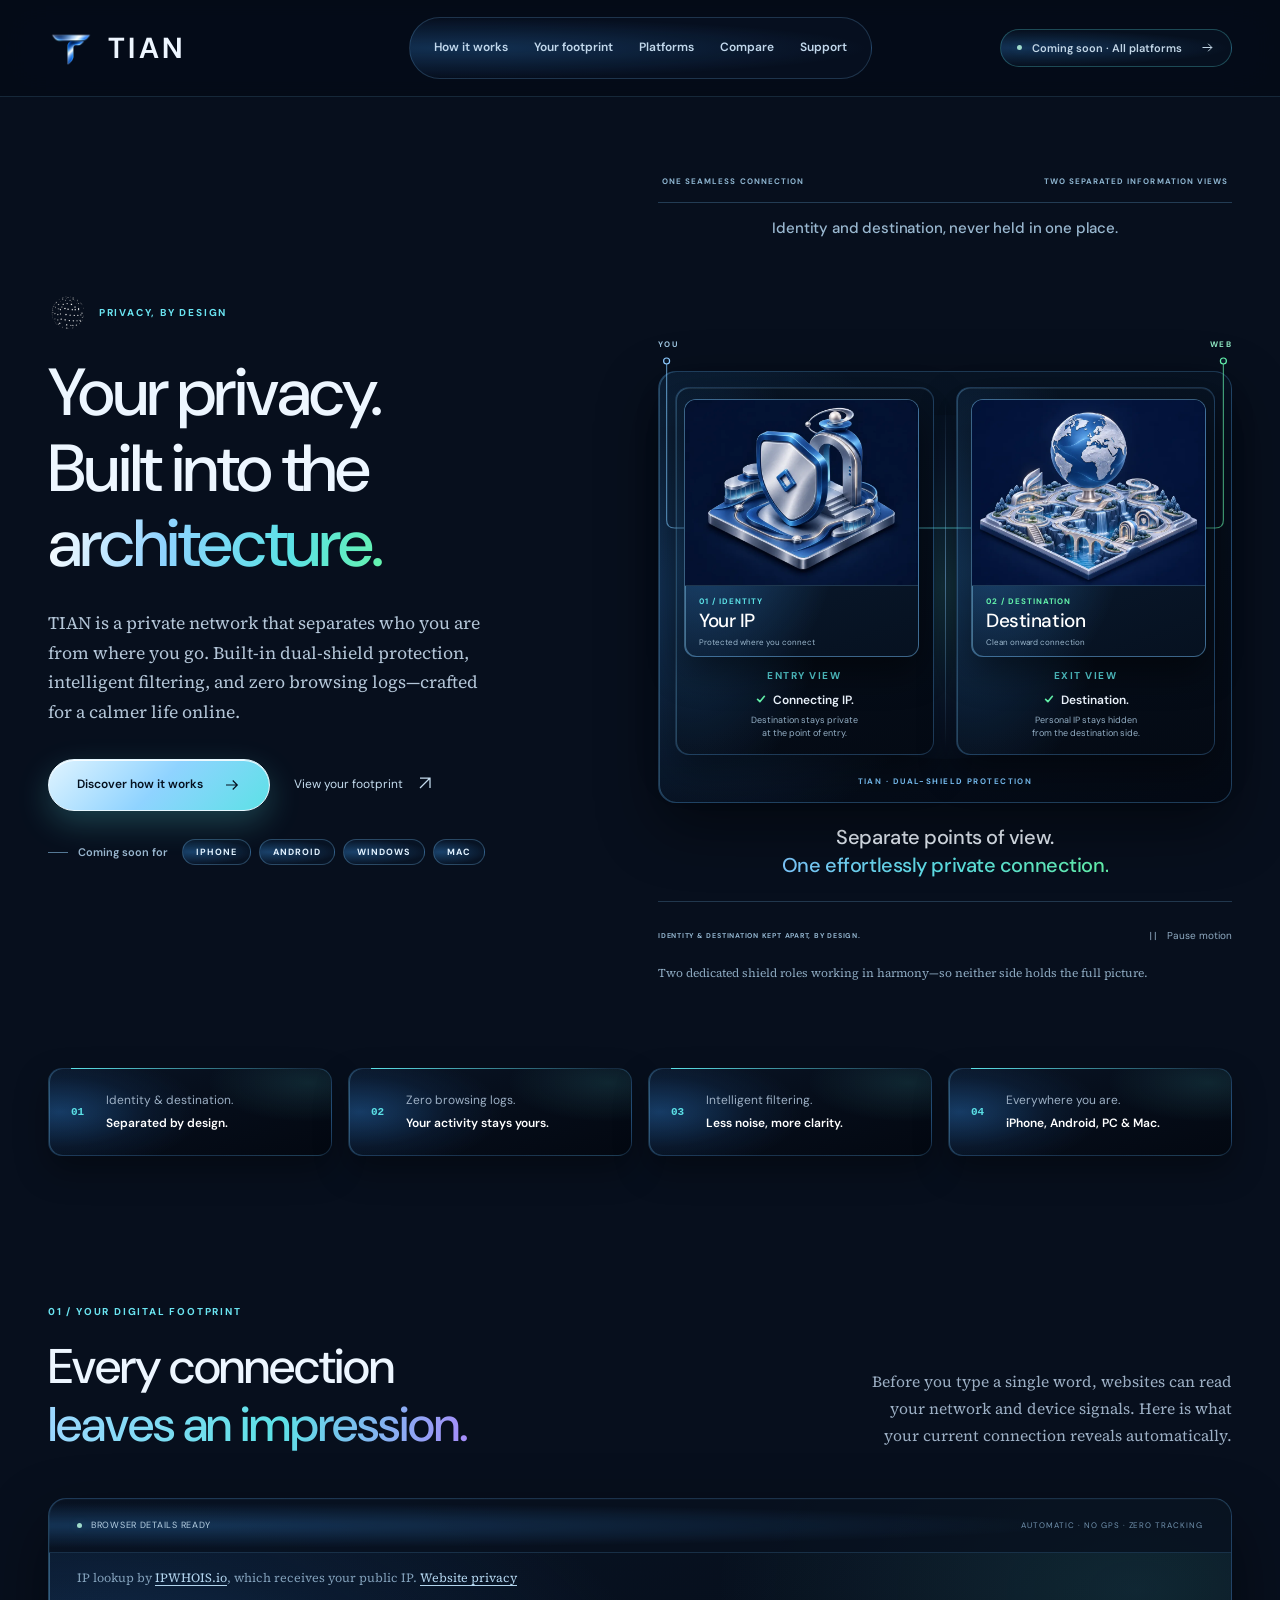
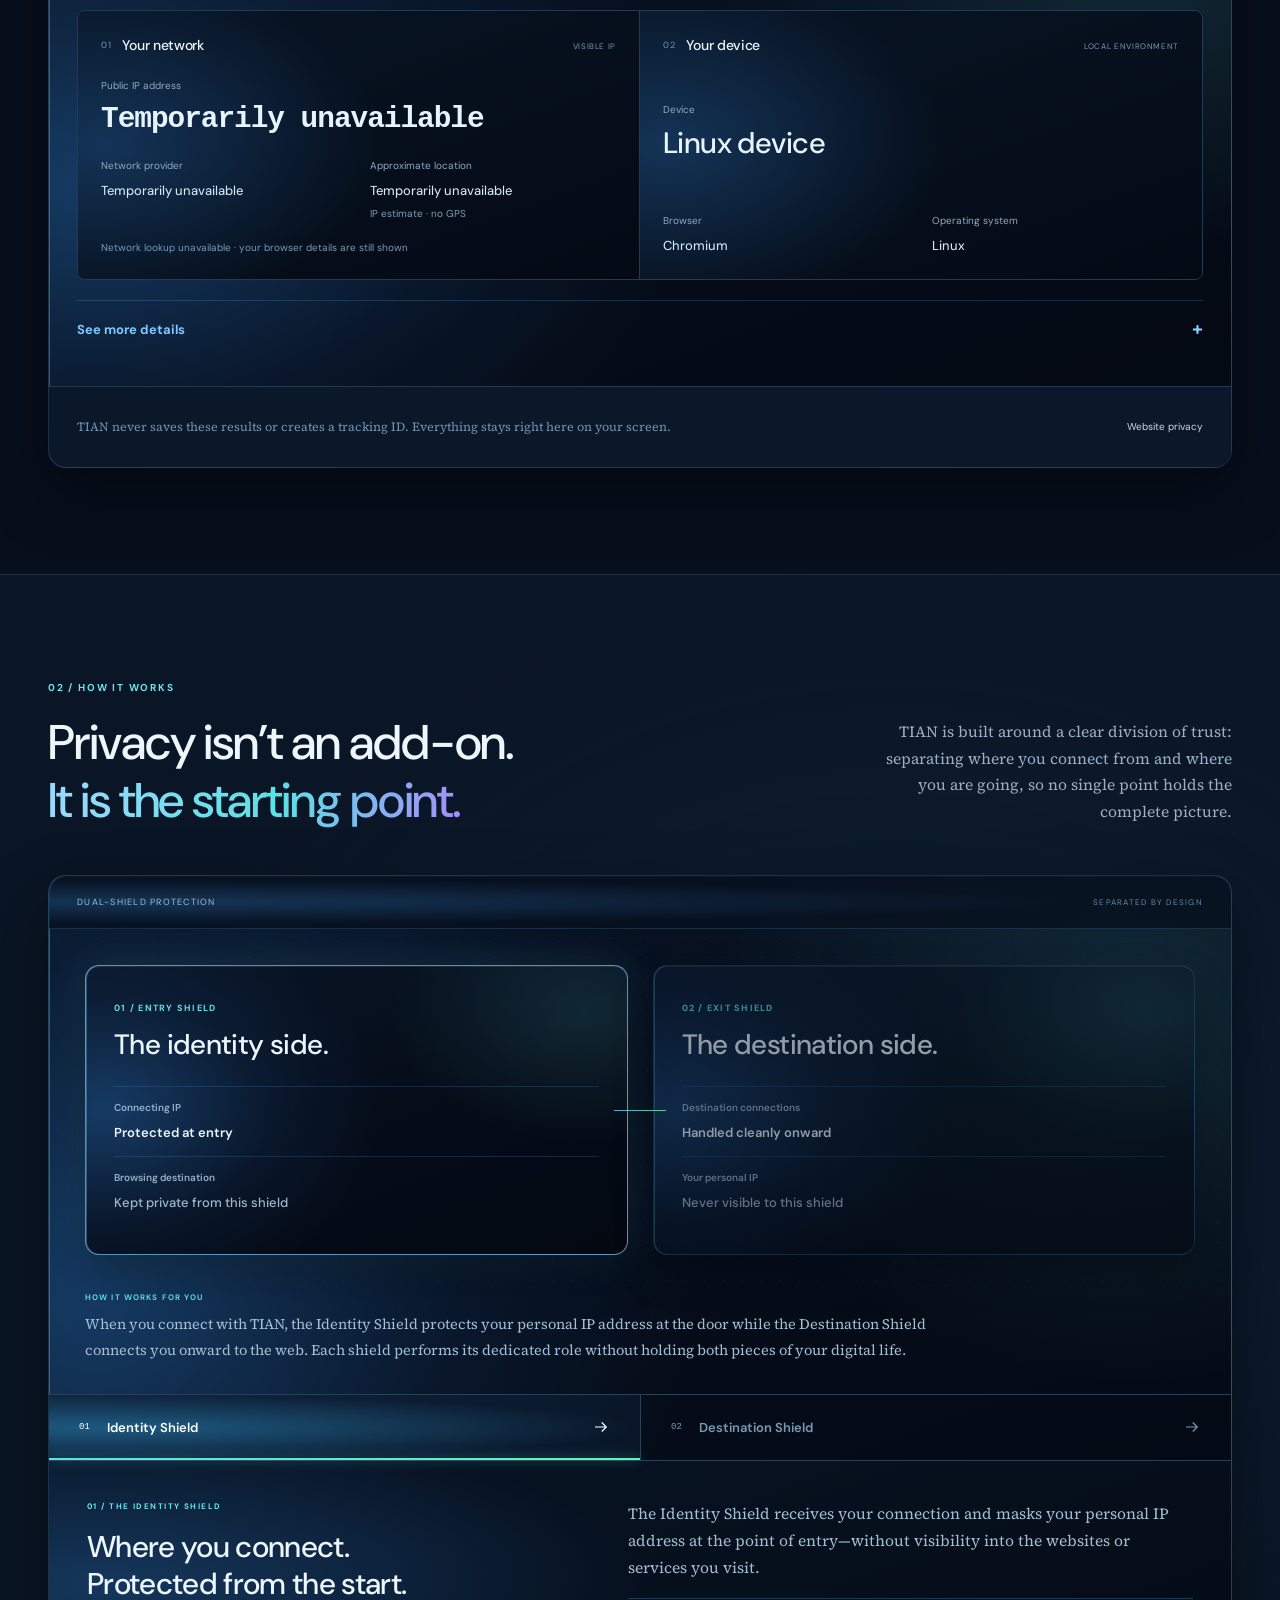
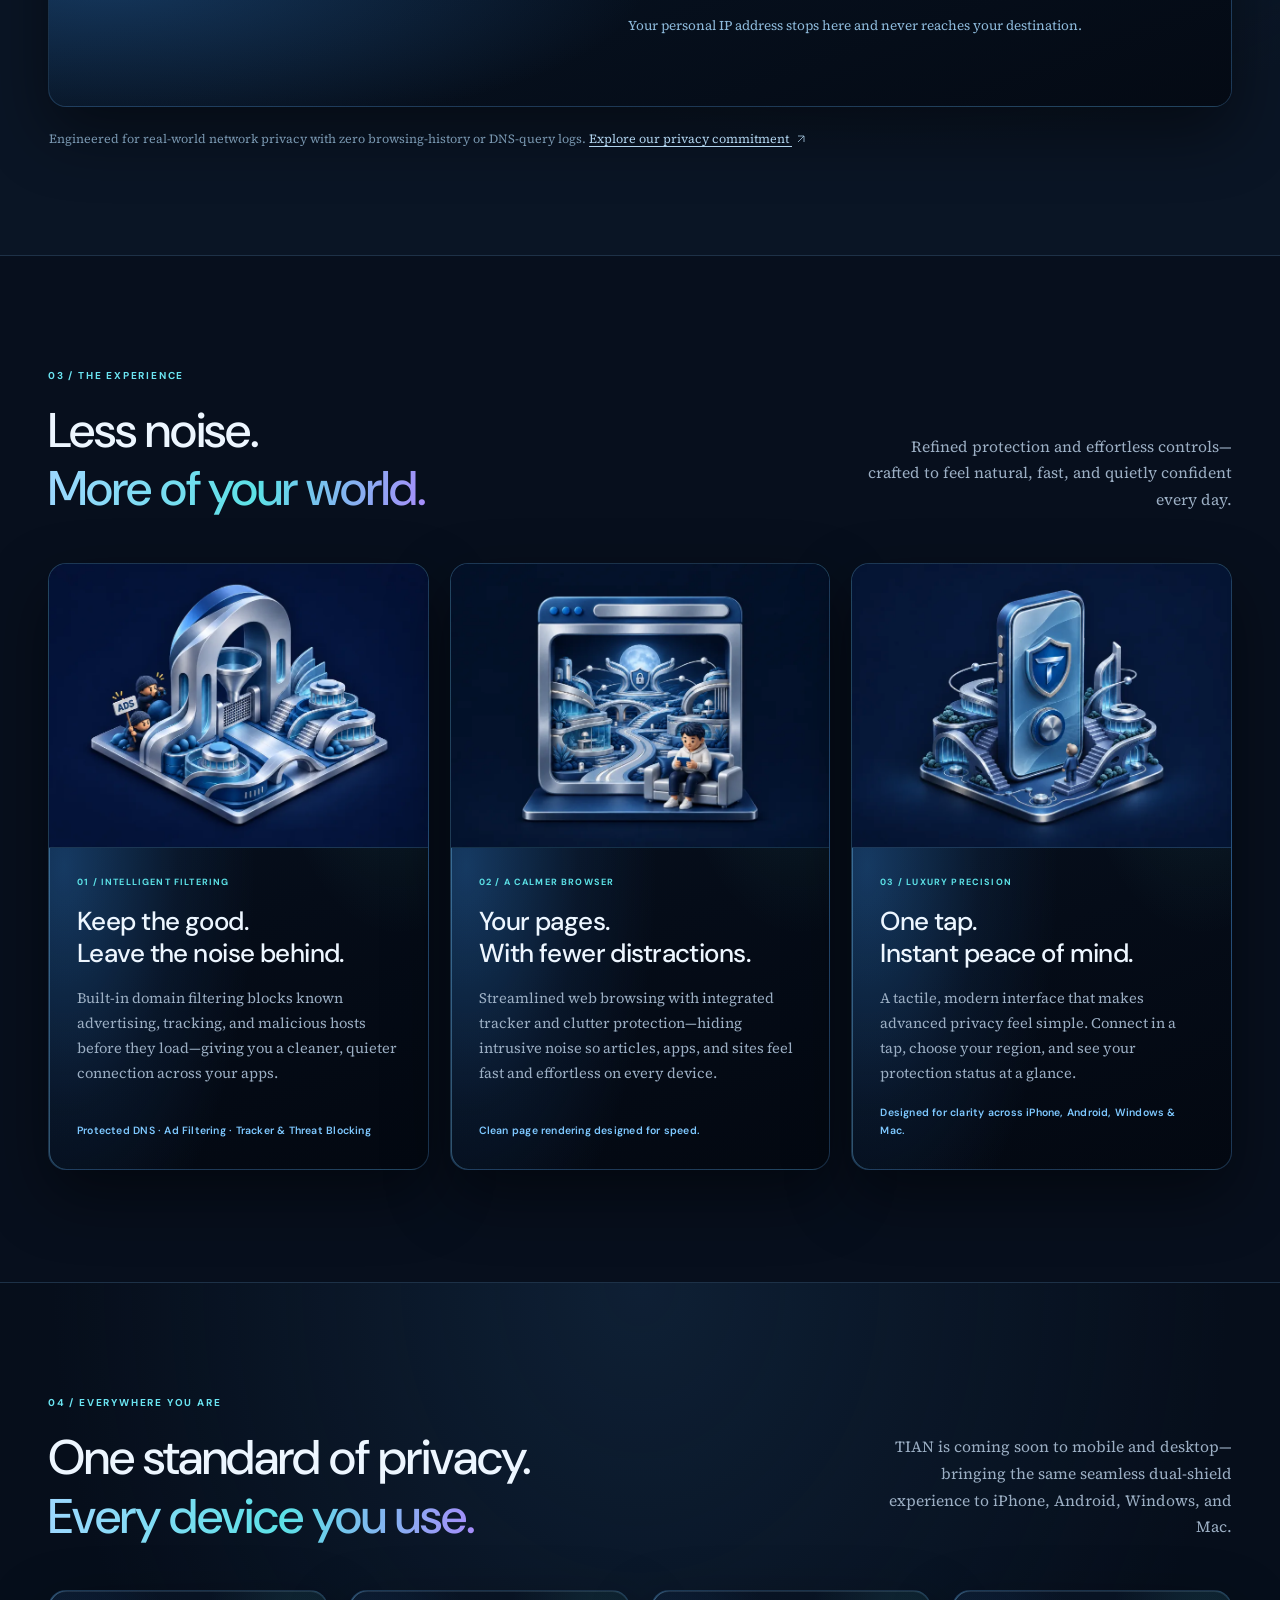
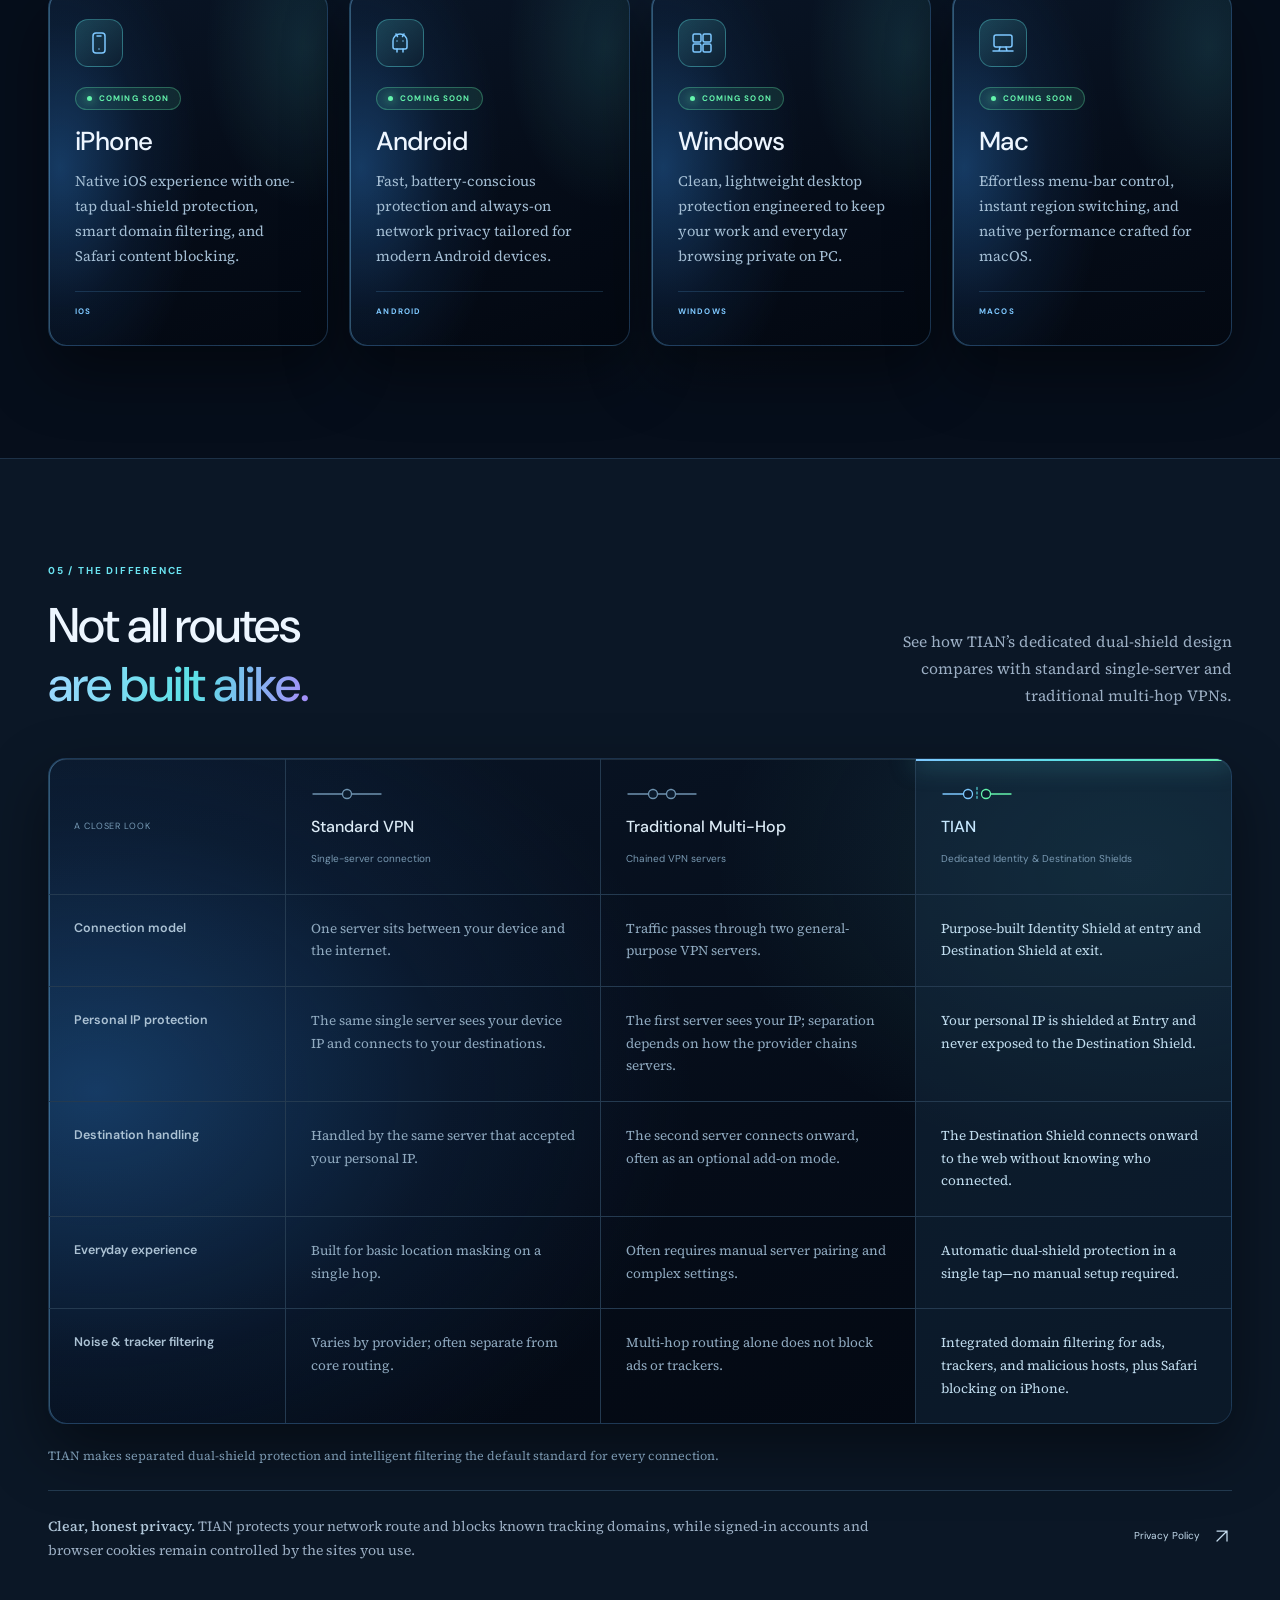
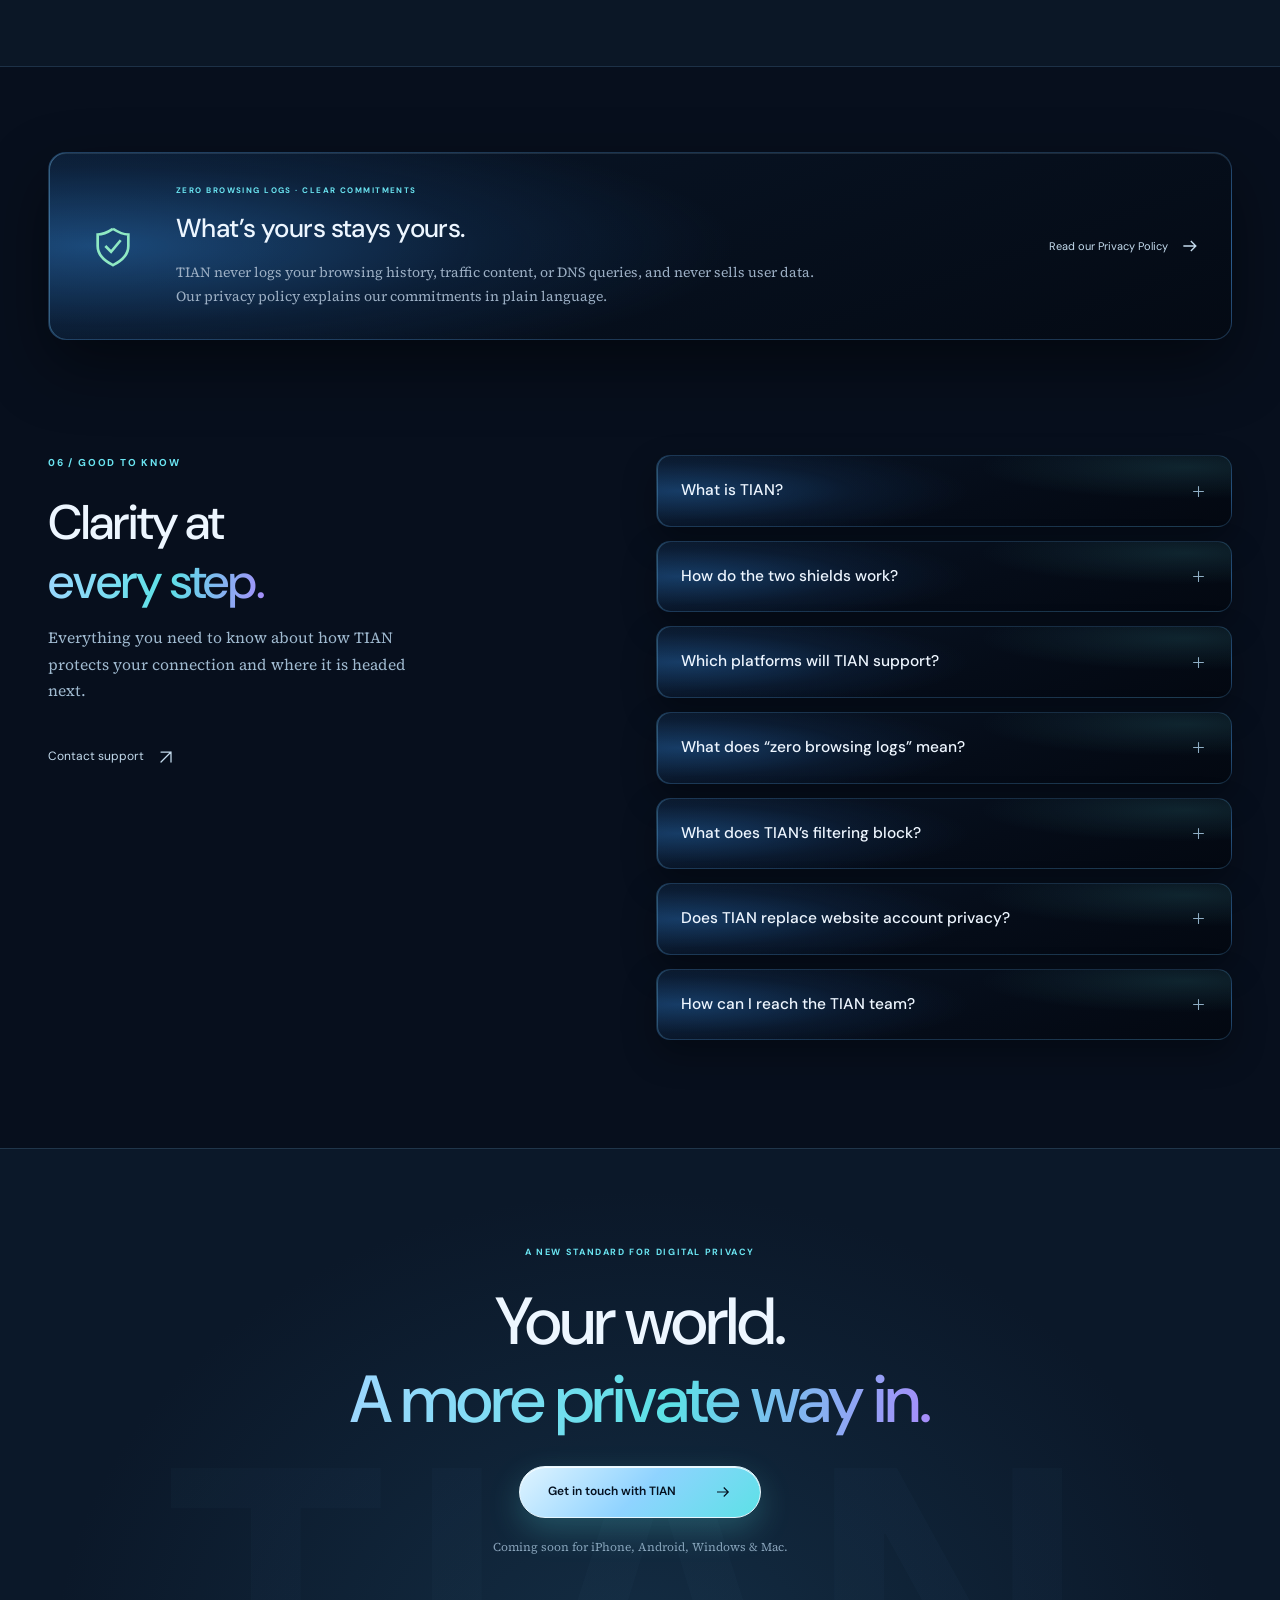
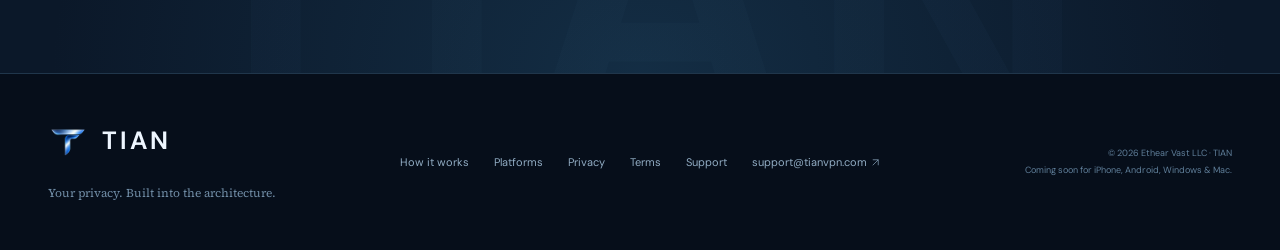
==== commit c8328c67: "Serve the homepage pictures as small WebP files Replace five 1.8-2.1 MB PNG illustrations with 840px" ====
--- a/index.html
+++ b/index.html
@@ -21,11 +21,11 @@
     <div class="knowledge-well well-entry"><span class="well-label">ENTRY VIEW</span><p>Connecting IP.</p><small>Destination stays private<br>at the point of entry.</small></div>
     <div class="knowledge-well well-exit"><span class="well-label">EXIT VIEW</span><p>Destination.</p><small>Personal IP stays hidden<br>from the destination side.</small></div>
     <div class="information-piece identity-piece">
-      <div class="piece-picture" aria-hidden="true"><img src="assets/shield-refined.png" alt="" class="piece-emblem piece-shield-emblem" width="900" height="900"></div>
+      <div class="piece-picture" aria-hidden="true"><img src="assets/shield-refined.webp" alt="" class="piece-emblem piece-shield-emblem" width="900" height="900"></div>
       <div class="piece-copy"><span>01 / IDENTITY</span><strong>Your IP</strong><small>Protected where you connect</small></div>
     </div>
     <div class="information-piece destination-piece">
-      <div class="piece-picture" aria-hidden="true"><img src="assets/globe-refined.png" alt="" class="piece-emblem piece-globe-emblem" width="900" height="900"></div>
+      <div class="piece-picture" aria-hidden="true"><img src="assets/globe-refined.webp" alt="" class="piece-emblem piece-globe-emblem" width="900" height="900"></div>
       <div class="piece-copy"><span>02 / DESTINATION</span><strong>Destination</strong><small>Clean onward connection</small></div>
     </div>
     <div class="story-divider" aria-hidden="true"></div>
@@ -107,7 +107,7 @@
 <div class="architecture-tabs" role="tablist" aria-label="Explore each shield role"><button id="tab-entry" role="tab" type="button" aria-selected="true" aria-controls="architecture-panel" data-shield="entry"><span>01</span> Identity Shield <svg viewBox="0 0 24 24" fill="none" stroke="currentColor" stroke-width="1.6" aria-hidden="true"><path d="M4 12h15m-6-6 6 6-6 6"/></svg></button><button id="tab-exit" role="tab" type="button" aria-selected="false" tabindex="-1" aria-controls="architecture-panel" data-shield="exit"><span>02</span> Destination Shield <svg viewBox="0 0 24 24" fill="none" stroke="currentColor" stroke-width="1.6" aria-hidden="true"><path d="M4 12h15m-6-6 6 6-6 6"/></svg></button></div>
 <div id="architecture-panel" class="architecture-panel" role="tabpanel" tabindex="0" aria-labelledby="tab-entry"><div><p class="eyebrow" id="shield-kicker">01 / THE IDENTITY SHIELD</p><h3 id="shield-title">Where you connect.<br>Protected from the start.</h3></div><div><p id="shield-description">The Identity Shield receives your connection and masks your personal IP address at the point of entry—without visibility into the websites or services you visit.</p><p class="shield-detail" id="shield-detail">Your personal IP address stops here and never reaches your destination.</p></div></div></div>
 <p class="architecture-boundary">Engineered for real-world network privacy with zero browsing-history or DNS-query logs. <a href="privacy.html#what-we-never-log">Explore our privacy commitment <svg class="inline-arrow" width="14" height="14" viewBox="0 0 24 24" fill="none" stroke="currentColor" stroke-width="1.5" aria-hidden="true"><path d="M6 18 18 6M6 6h12v12"/></svg></a></p></div></section>
-<section id="iphone" class="experience wrap" aria-labelledby="experience-title"><div class="section-heading reveal"><div><p class="eyebrow">03 / THE EXPERIENCE</p><h2 id="experience-title">Less noise.<br><span>More of your world.</span></h2></div><p>Refined protection and effortless controls—crafted to feel natural, fast, and quietly confident every day.</p></div><div class="experience-grid"><article class="feature-card feature-primary reveal"><div class="feature-art filter-art" aria-hidden="true"><img src="assets/filter-refined.png" alt="" class="clay-art" width="900" height="672" loading="lazy"></div><div class="feature-copy"><span class="feature-index">01 / INTELLIGENT FILTERING</span><h3>Keep the good.<br>Leave the noise behind.</h3><p>Built-in domain filtering blocks known advertising, tracking, and malicious hosts before they load—giving you a cleaner, quieter connection across your apps.</p><small>Protected DNS · Ad Filtering · Tracker &amp; Threat Blocking</small></div></article><article class="feature-card  reveal"><div class="feature-art safari-art" aria-hidden="true"><img src="assets/browser-refined.png" alt="" class="clay-art" width="900" height="672" loading="lazy"></div><div class="feature-copy"><span class="feature-index">02 / A CALMER BROWSER</span><h3>Your pages.<br>With fewer distractions.</h3><p>Streamlined web browsing with integrated tracker and clutter protection—hiding intrusive noise so articles, apps, and sites feel fast and effortless on every device.</p><small>Clean page rendering designed for speed.</small></div></article><article class="feature-card phone-feature reveal"><div class="feature-art phone-art" aria-hidden="true"><img src="assets/phone-refined.png" alt="" class="clay-art" width="900" height="672" loading="lazy"></div><div class="feature-copy"><span class="feature-index">03 / LUXURY PRECISION</span><h3>One tap.<br>Instant peace of mind.</h3><p>A tactile, modern interface that makes advanced privacy feel simple. Connect in a tap, choose your region, and see your protection status at a glance.</p><small>Designed for clarity across iPhone, Android, Windows &amp; Mac.</small></div></article></div></section>
+<section id="iphone" class="experience wrap" aria-labelledby="experience-title"><div class="section-heading reveal"><div><p class="eyebrow">03 / THE EXPERIENCE</p><h2 id="experience-title">Less noise.<br><span>More of your world.</span></h2></div><p>Refined protection and effortless controls—crafted to feel natural, fast, and quietly confident every day.</p></div><div class="experience-grid"><article class="feature-card feature-primary reveal"><div class="feature-art filter-art" aria-hidden="true"><img src="assets/filter-refined.webp" alt="" class="clay-art" width="900" height="672" loading="lazy"></div><div class="feature-copy"><span class="feature-index">01 / INTELLIGENT FILTERING</span><h3>Keep the good.<br>Leave the noise behind.</h3><p>Built-in domain filtering blocks known advertising, tracking, and malicious hosts before they load—giving you a cleaner, quieter connection across your apps.</p><small>Protected DNS · Ad Filtering · Tracker &amp; Threat Blocking</small></div></article><article class="feature-card  reveal"><div class="feature-art safari-art" aria-hidden="true"><img src="assets/browser-refined.webp" alt="" class="clay-art" width="900" height="672" loading="lazy"></div><div class="feature-copy"><span class="feature-index">02 / A CALMER BROWSER</span><h3>Your pages.<br>With fewer distractions.</h3><p>Streamlined web browsing with integrated tracker and clutter protection—hiding intrusive noise so articles, apps, and sites feel fast and effortless on every device.</p><small>Clean page rendering designed for speed.</small></div></article><article class="feature-card phone-feature reveal"><div class="feature-art phone-art" aria-hidden="true"><img src="assets/phone-refined.webp" alt="" class="clay-art" width="900" height="672" loading="lazy"></div><div class="feature-copy"><span class="feature-index">03 / LUXURY PRECISION</span><h3>One tap.<br>Instant peace of mind.</h3><p>A tactile, modern interface that makes advanced privacy feel simple. Connect in a tap, choose your region, and see your protection status at a glance.</p><small>Designed for clarity across iPhone, Android, Windows &amp; Mac.</small></div></article></div></section>
 <section id="platforms" class="platforms-section" aria-labelledby="platforms-title"><div class="wrap"><div class="section-heading reveal"><div><p class="eyebrow">04 / EVERYWHERE YOU ARE</p><h2 id="platforms-title">One standard of privacy.<br><span>Every device you use.</span></h2></div><p>TIAN is coming soon to mobile and desktop—bringing the same seamless dual-shield experience to iPhone, Android, Windows, and Mac.</p></div>
 <div class="platforms-grid">
   <article class="platform-card reveal">
